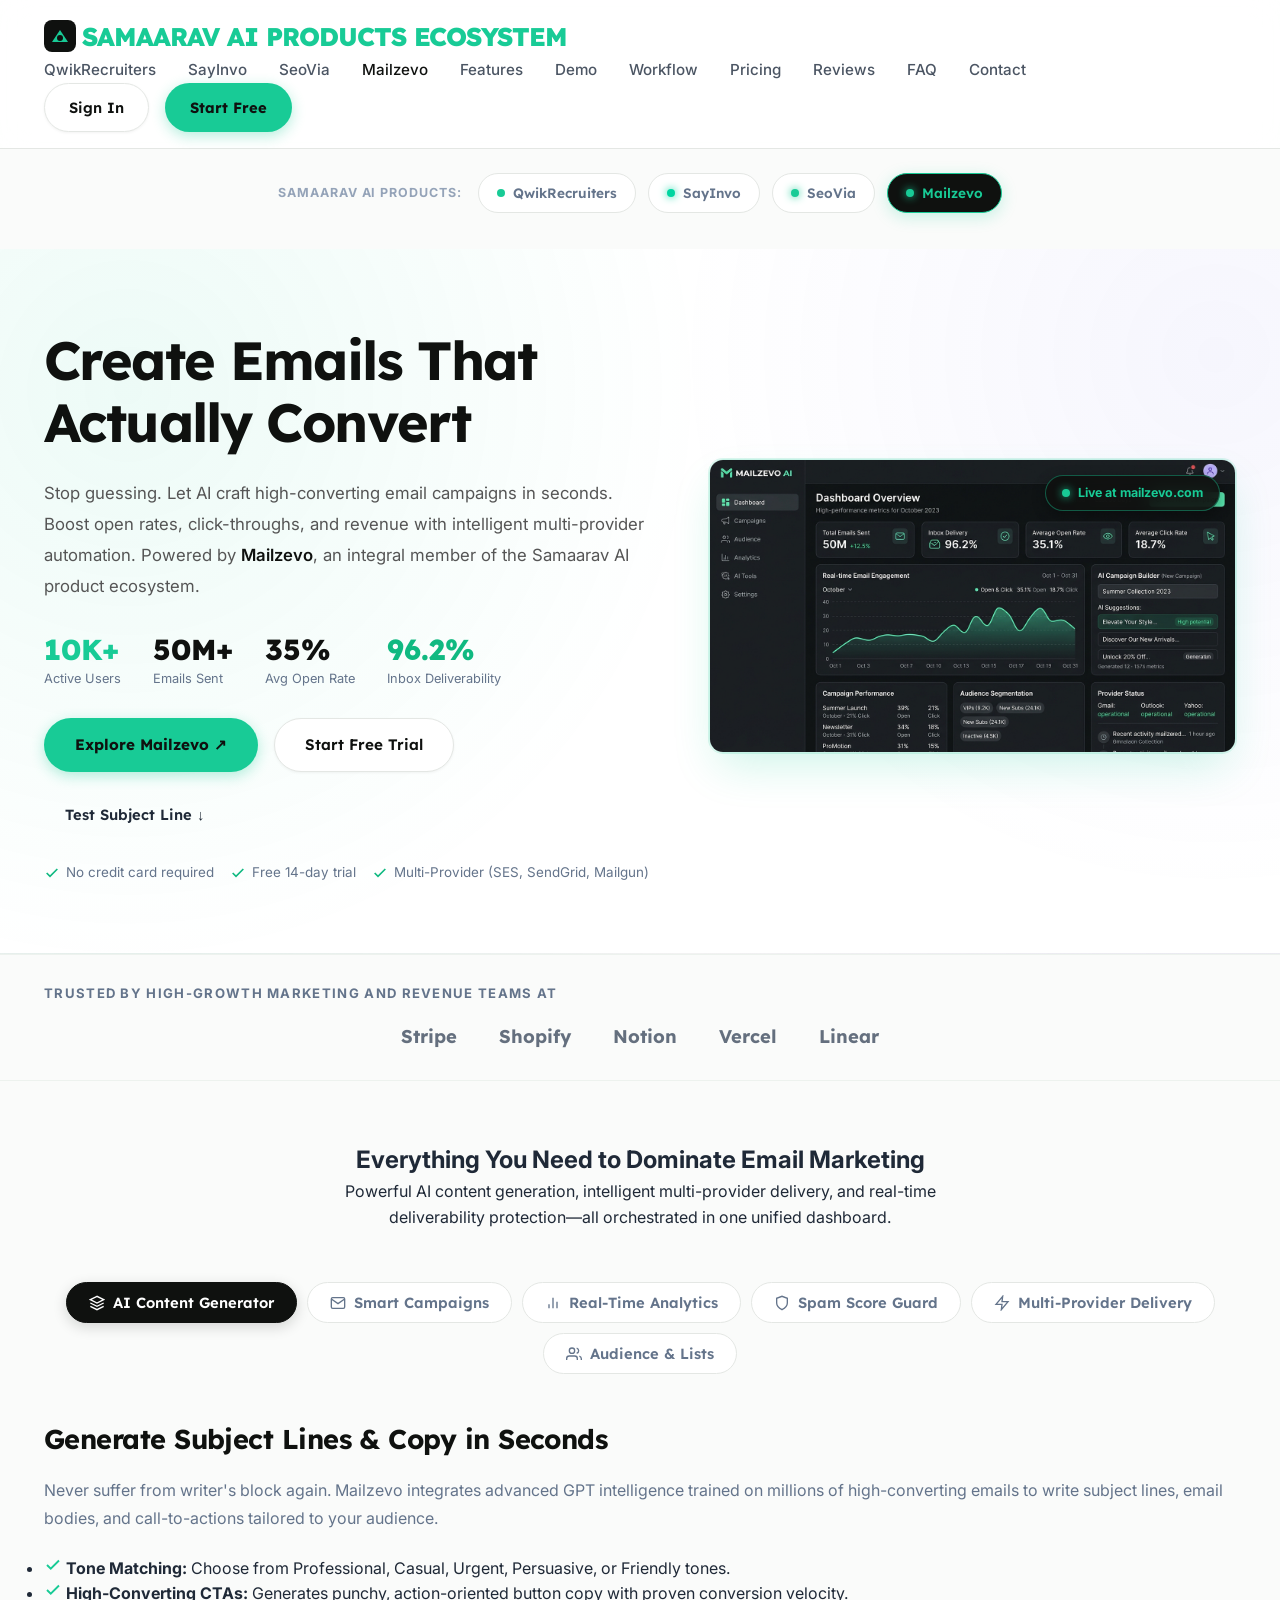
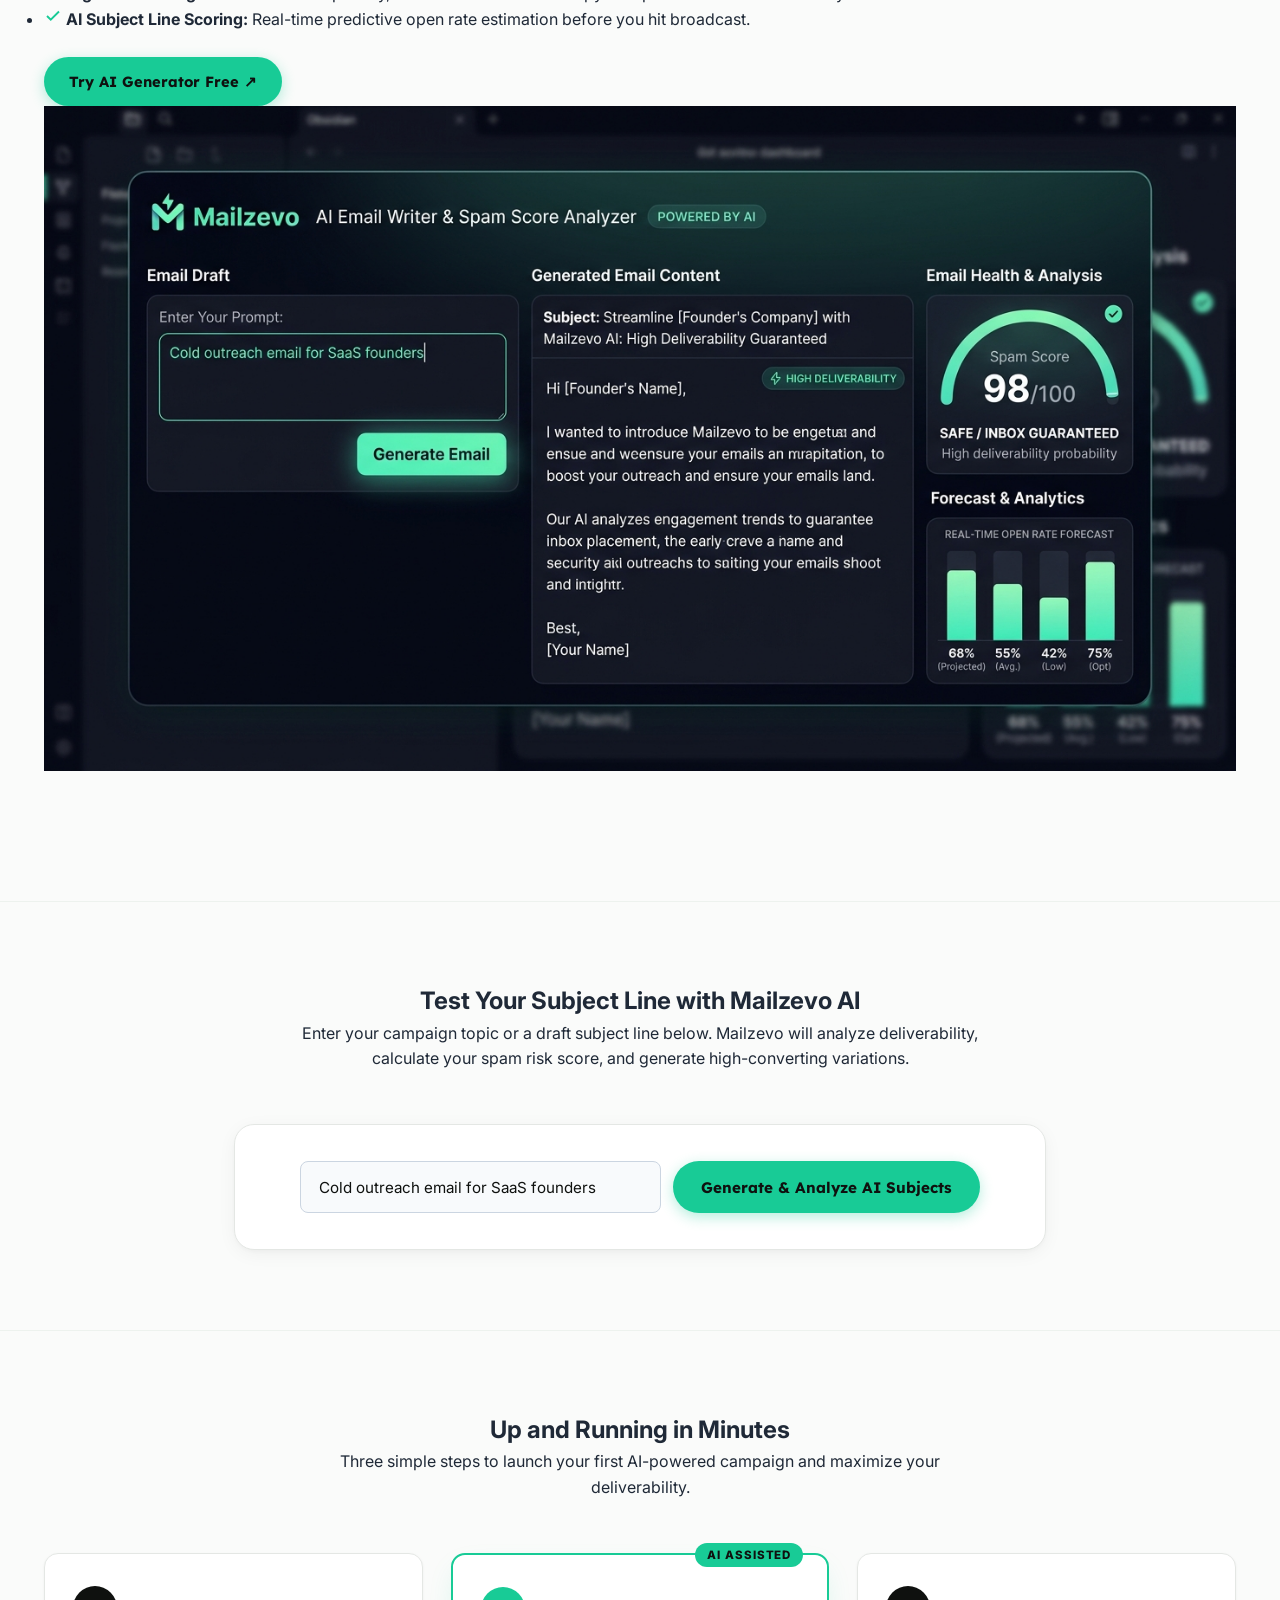
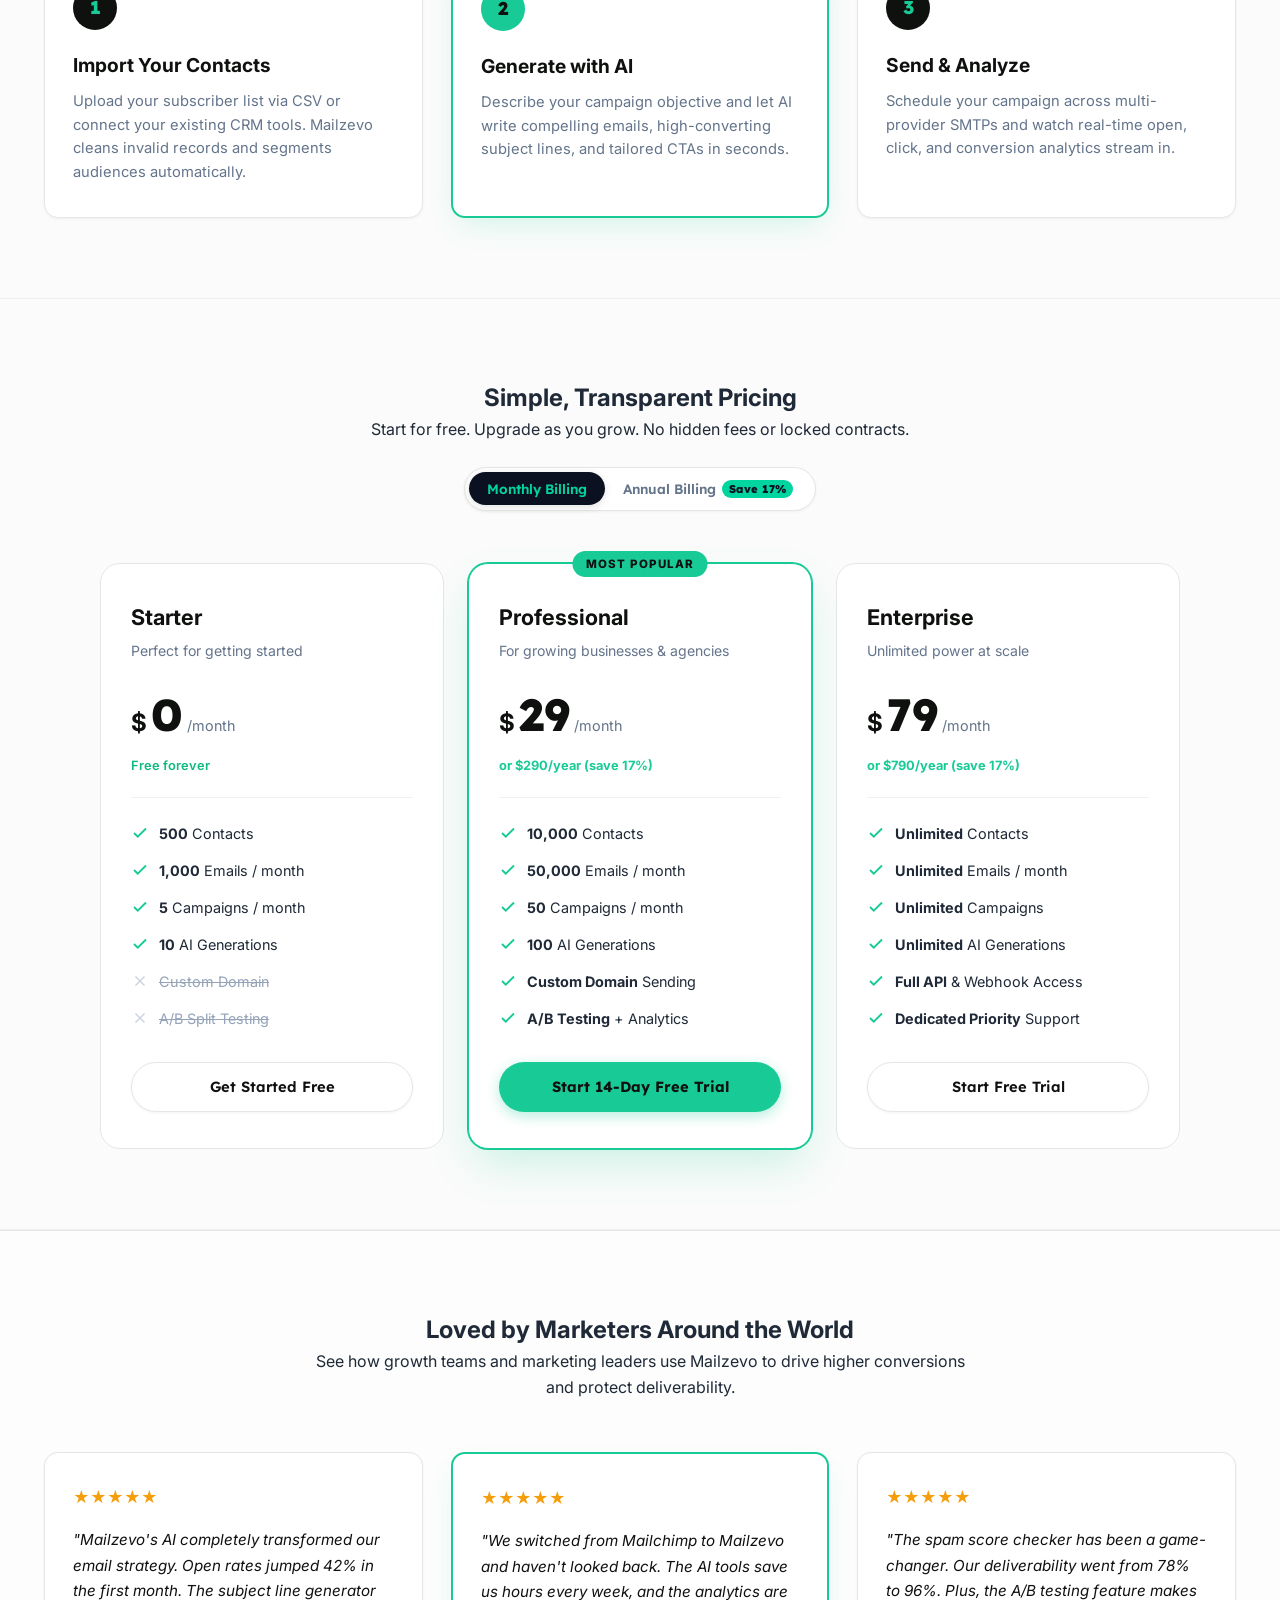
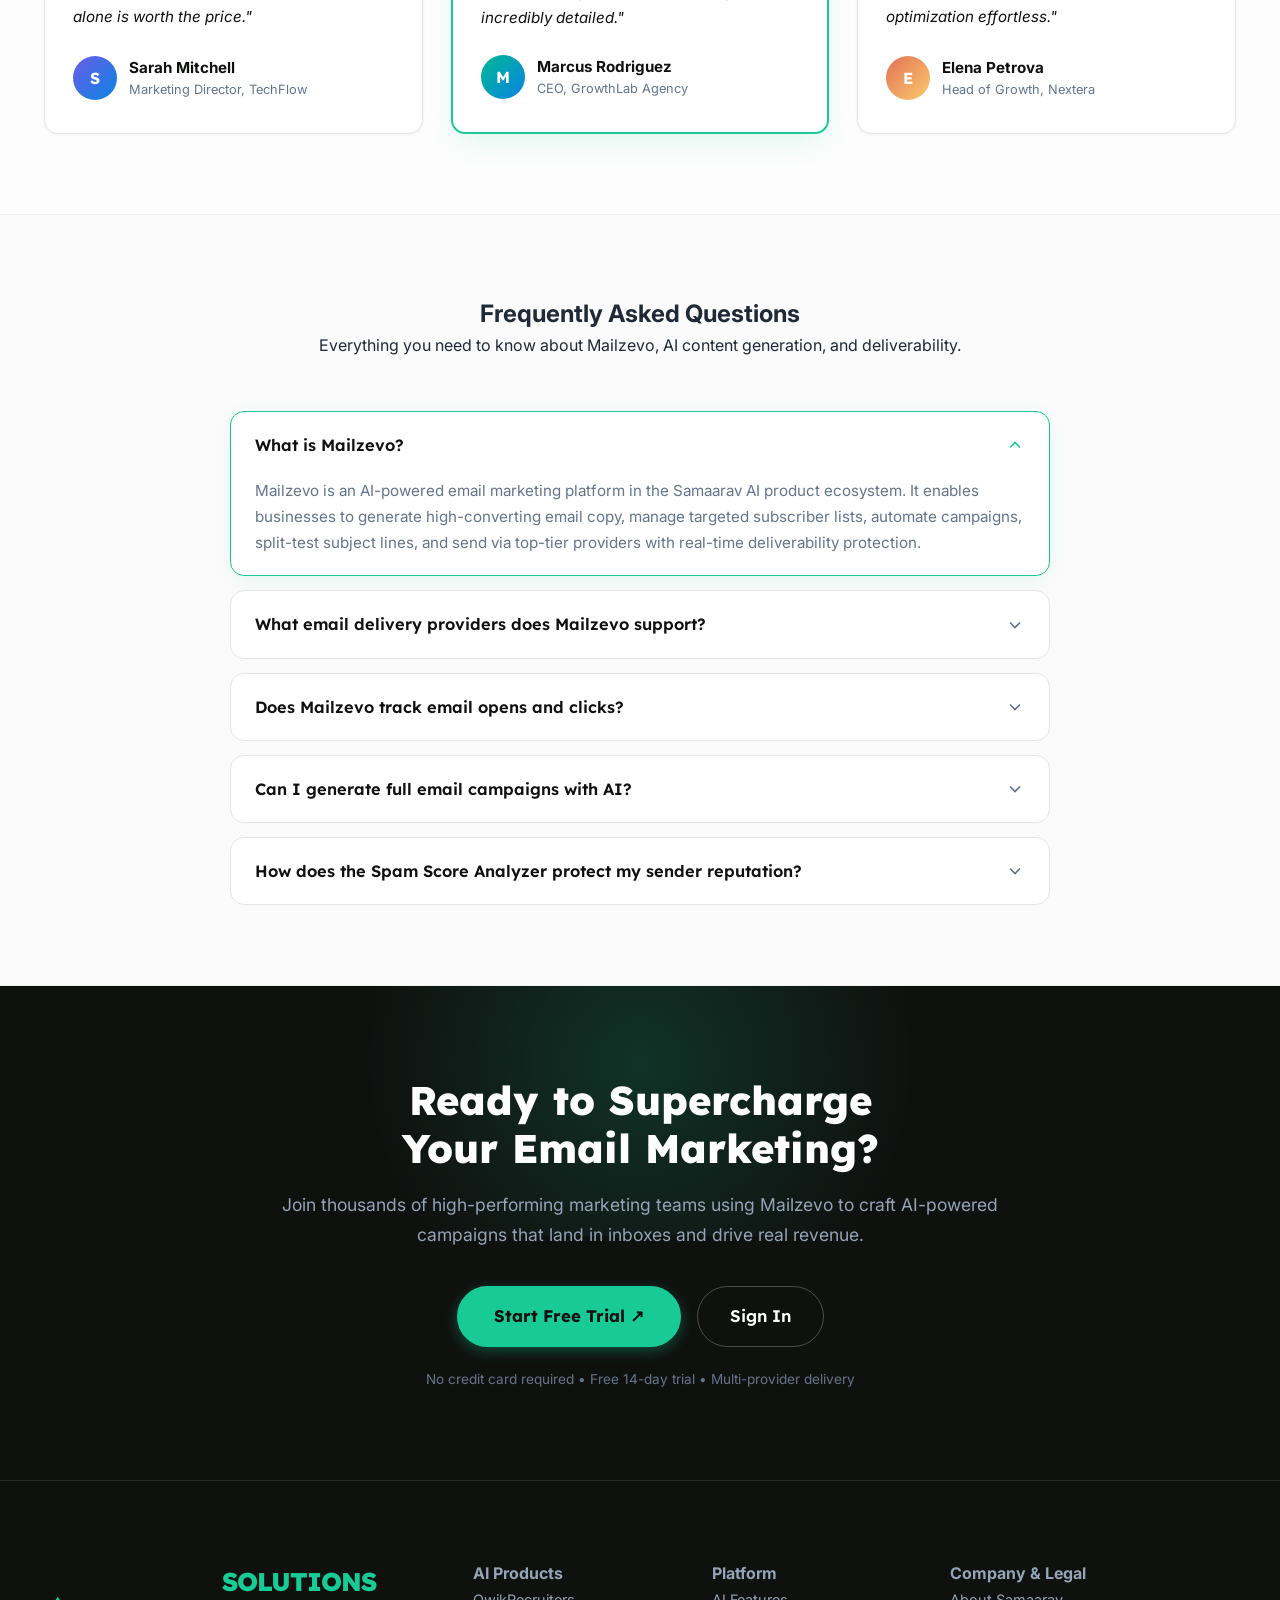
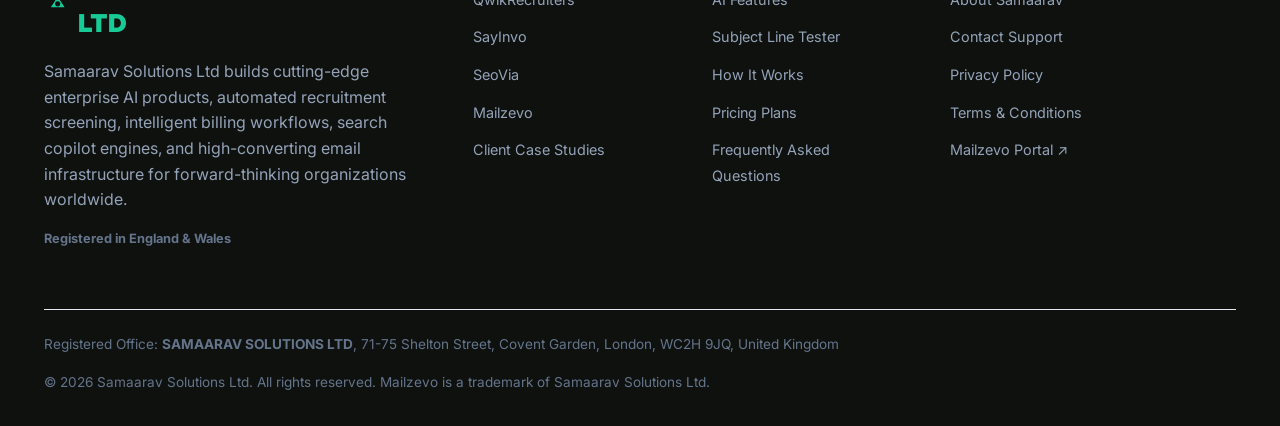
==== mailzevo.html @ fdba3696 "Add Mailzevo product page, embed snippet, visual assets, styles, and ecosystem navigation" ====
<!DOCTYPE html>
<html lang="en">
<head>
  <meta charset="UTF-8">
  <meta name="viewport" content="width=device-width, initial-scale=1.0">
  <title>Mailzevo - AI-Powered Email Marketing Platform | Samaarav Products</title>
  
  <meta name="description" content="Mailzevo is an AI-powered email marketing platform in the Samaarav ecosystem. Create, send, and track high-converting email campaigns with AI content generation, multi-provider delivery, and real-time deliverability protection.">
  <meta name="keywords" content="Mailzevo, email marketing, AI email, campaign management, email newsletter, email tracking, SendGrid, Mailgun, Amazon SES, Brevo, open rate, click rate, Samaarav">
  <meta name="robots" content="index, follow">
  <meta name="author" content="Samaarav Solutions Ltd">
  <link rel="canonical" href="https://samaarav.com/products/mailzevo">

  <!-- Open Graph -->
  <meta property="og:type" content="website">
  <meta property="og:title" content="Mailzevo - AI-Powered Email Marketing Platform | Samaarav">
  <meta property="og:description" content="Create emails that actually convert. AI content generation, smart campaigns, real-time analytics, and spam score analysis.">
  <meta property="og:url" content="https://mailzevo.com/">
  <meta property="og:site_name" content="Samaarav Products">
  <meta property="og:image" content="mailzevo-preview.png">

  <!-- Fonts: Lexend Deca (Headings) & Inter (Body) -->
  <link rel="preconnect" href="https://fonts.googleapis.com">
  <link rel="preconnect" href="https://fonts.gstatic.com" crossorigin>
  <link href="https://fonts.googleapis.com/css2?family=Inter:wght@300;400;500;600;700&family=Lexend+Deca:wght@400;500;600;700;800;900&display=swap" rel="stylesheet">

  <link rel="stylesheet" href="style.css">
</head>
<body>

  <!-- ======================================================================
       NAVIGATION BAR (SAMAARAV GLOBAL HEADER)
       ====================================================================== -->
  <header class="samaarav-nav" id="main-header">
    <div class="container nav-container">
      <a href="index.html" class="brand-logo" aria-label="Samaarav Home">
        <svg class="brand-mark" width="32" height="32" viewBox="0 0 32 32" fill="none">
          <rect width="32" height="32" rx="8" fill="#0f110f"/>
          <path d="M8 22L16 10L24 22H8Z" fill="#18cb96"/>
          <circle cx="16" cy="18" r="3" fill="#0f110f"/>
        </svg>
        <div class="brand-text">
          <span class="brand-title">SAMAARAV</span>
          <span class="brand-subtitle">AI PRODUCTS ECOSYSTEM</span>
        </div>
      </a>

      <nav class="nav-menu" aria-label="Primary Navigation">
        <ul class="nav-links">
          <li><a href="index.html" class="nav-link">QwikRecruiters</a></li>
          <li><a href="sayinvo.html" class="nav-link">SayInvo</a></li>
          <li><a href="seovia.html" class="nav-link">SeoVia</a></li>
          <li><a href="mailzevo.html" class="nav-link active">Mailzevo</a></li>
          <li><a href="#features" class="nav-link">Features</a></li>
          <li><a href="#demo" class="nav-link">Demo</a></li>
          <li><a href="#how-it-works" class="nav-link">Workflow</a></li>
          <li><a href="#pricing" class="nav-link">Pricing</a></li>
          <li><a href="#reviews" class="nav-link">Reviews</a></li>
          <li><a href="#faq" class="nav-link">FAQ</a></li>
          <li><a href="https://samaarav.com/contact/" class="nav-link">Contact</a></li>
        </ul>
      </nav>

      <div class="nav-actions">
        <a href="https://mailzevo.com/login" target="_blank" rel="noopener noreferrer" class="btn btn-secondary">Sign In</a>
        <a href="https://mailzevo.com/register" target="_blank" rel="noopener noreferrer" class="btn btn-mailzevo">Start Free</a>
        <button class="nav-mobile-toggle" id="mobile-menu-btn" aria-label="Toggle navigation menu">
          <svg width="22" height="22" viewBox="0 0 24 24" fill="none" stroke="currentColor" stroke-width="2"><line x1="3" y1="12" x2="21" y2="12"></line><line x1="3" y1="6" x2="21" y2="6"></line><line x1="3" y1="18" x2="21" y2="18"></line></svg>
        </button>
      </div>
    </div>
  </header>

  <!-- ======================================================================
       PRODUCT ECOSYSTEM SWITCHER BAR
       ====================================================================== -->
  <div style="background: #fafbfa; padding: 24px 0 0;">
    <div class="container">
      <div class="product-ecosystem-bar">
        <span class="product-ecosystem-label">Samaarav AI Products:</span>
        <a href="index.html" class="product-switch-pill">
          <span class="switch-dot"></span>
          QwikRecruiters
        </a>
        <a href="sayinvo.html" class="product-switch-pill">
          <span class="switch-dot sayinvo"></span>
          SayInvo
        </a>
        <a href="seovia.html" class="product-switch-pill">
          <span class="switch-dot seovia"></span>
          SeoVia
        </a>
        <a href="mailzevo.html" class="product-switch-pill active-mailzevo">
          <span class="switch-dot mailzevo"></span>
          Mailzevo
        </a>
      </div>
    </div>
  </div>

  <!-- ======================================================================
       HERO / SPOTLIGHT SECTION: MAILZEVO (SAMAARAV FLAGSHIP PRODUCT #4)
       ====================================================================== -->
  <section class="hero-spotlight-section" id="product-hero">
    <div class="container hero-spotlight-grid">
      
      <!-- Left: Value Proposition & Information -->
      <div class="hero-spotlight-content">

        <h1 class="hero-spotlight-title" style="color: #0f110f;">
          Create Emails That<br>
          Actually Convert
        </h1>

        <p class="hero-spotlight-desc">
          Stop guessing. Let AI craft high-converting email campaigns in seconds. Boost open rates, click-throughs, and revenue with intelligent multi-provider automation. Powered by <strong>Mailzevo</strong>, an integral member of the Samaarav AI product ecosystem.
        </p>

        <!-- Metric Callouts (Direct from Mailzevo Engine) -->
        <div class="hero-metrics-row">
          <div class="metric-item">
            <div class="metric-val" style="color: #18cb96;">10K+</div>
            <div class="metric-lbl">Active Users</div>
          </div>
          <div class="metric-item">
            <div class="metric-val">50M+</div>
            <div class="metric-lbl">Emails Sent</div>
          </div>
          <div class="metric-item">
            <div class="metric-val">35%</div>
            <div class="metric-lbl">Avg Open Rate</div>
          </div>
          <div class="metric-item">
            <div class="metric-val" style="color: #10b981;">96.2%</div>
            <div class="metric-lbl">Inbox Deliverability</div>
          </div>
        </div>

        <!-- Call-to-action Buttons -->
        <div class="hero-spotlight-actions">
          <a href="https://mailzevo.com/" target="_blank" rel="noopener noreferrer" class="btn btn-mailzevo" style="padding: 14px 30px; font-size: 0.95rem;">
            Explore Mailzevo ↗
          </a>
          <a href="https://mailzevo.com/register" target="_blank" rel="noopener noreferrer" class="btn btn-secondary" style="padding: 14px 30px; font-size: 0.95rem;">
            Start Free Trial
          </a>
          <a href="#demo" class="btn btn-ghost" style="padding: 14px 20px;">
            Test Subject Line ↓
          </a>
        </div>

        <!-- Trust Badges -->
        <div style="margin-top: 20px; font-size: 0.84rem; color: #64748b; display: flex; flex-wrap: wrap; align-items: center; gap: 16px;">
          <span style="display: flex; align-items: center; gap: 6px;"><svg width="16" height="16" viewBox="0 0 24 24" fill="none" stroke="#10b981" stroke-width="2.5"><polyline points="20 6 9 17 4 12"></polyline></svg> No credit card required</span>
          <span style="display: flex; align-items: center; gap: 6px;"><svg width="16" height="16" viewBox="0 0 24 24" fill="none" stroke="#10b981" stroke-width="2.5"><polyline points="20 6 9 17 4 12"></polyline></svg> Free 14-day trial</span>
          <span style="display: flex; align-items: center; gap: 6px;"><svg width="16" height="16" viewBox="0 0 24 24" fill="none" stroke="#10b981" stroke-width="2.5"><polyline points="20 6 9 17 4 12"></polyline></svg> Multi-Provider (SES, SendGrid, Mailgun)</span>
        </div>
      </div>

      <!-- Right: Desktop Showcase Graphic -->
      <div class="hero-spotlight-media mailzevo">
        <a href="https://mailzevo.com/" target="_blank" rel="noopener noreferrer" style="display: block; width: 100%; position: relative;">
          <img src="mailzevo-preview.png" alt="Mailzevo AI-Powered Email Marketing Dashboard & Performance Analytics" class="hero-mockup-img" loading="eager">
          <div style="position: absolute; top: 16px; right: 16px; background: rgba(15, 17, 15, 0.88); backdrop-filter: blur(10px); padding: 7px 16px; border-radius: 9999px; border: 1px solid rgba(24, 203, 150, 0.4); font-size: 0.78rem; color: #18cb96; font-weight: 700; display: flex; align-items: center; gap: 8px; box-shadow: 0 4px 14px rgba(0,0,0,0.3);">
            <span style="width: 8px; height: 8px; border-radius: 50%; background: #18cb96; display: inline-block; box-shadow: 0 0 8px #18cb96;"></span>
            Live at mailzevo.com
          </div>
        </a>
      </div>

    </div>
  </section>

  <!-- ======================================================================
       SOCIAL PROOF / TRUSTED BY
       ====================================================================== -->
  <section style="padding: 28px 0; background: #fafbfa; border-top: 1px solid #edf2ee; border-bottom: 1px solid #edf2ee;">
    <div class="container text-center">
      <p style="font-size: 0.82rem; font-weight: 700; text-transform: uppercase; letter-spacing: 0.1em; color: #64748b; margin-bottom: 18px;">
        Trusted by high-growth marketing and revenue teams at
      </p>
      <div style="display: flex; justify-content: center; align-items: center; gap: 42px; flex-wrap: wrap; opacity: 0.75; font-family: var(--font-heading); font-weight: 700; font-size: 1.15rem; color: #334155;">
        <span>Stripe</span>
        <span>Shopify</span>
        <span>Notion</span>
        <span>Vercel</span>
        <span>Linear</span>
      </div>
    </div>
  </section>

  <!-- ======================================================================
       INTERACTIVE TABS: CORE MAILZEVO CAPABILITIES
       ====================================================================== -->
  <section class="capabilities-section" id="features">
    <div class="container">
      <div class="section-intro-center">
        <h2 class="section-title">Everything You Need to Dominate Email Marketing</h2>
        <p class="section-subtitle">
          Powerful AI content generation, intelligent multi-provider delivery, and real-time deliverability protection—all orchestrated in one unified dashboard.
        </p>
      </div>

      <!-- Tabs Navigation -->
      <div class="tabs-nav">
        <button class="tab-btn active" data-tab="ai-generator">
          <svg width="16" height="16" viewBox="0 0 24 24" fill="none" stroke="currentColor" stroke-width="2"><path d="M12 2L2 7l10 5 10-5-10-5z"></path><path d="M2 17l10 5 10-5"></path><path d="M2 12l10 5 10-5"></path></svg>
          AI Content Generator
        </button>
        <button class="tab-btn" data-tab="smart-campaigns">
          <svg width="16" height="16" viewBox="0 0 24 24" fill="none" stroke="currentColor" stroke-width="2"><path d="M4 4h16c1.1 0 2 .9 2 2v12c0 1.1-.9 2-2 2H4c-1.1 0-2-.9-2-2V6c0-1.1.9-2 2-2z"></path><polyline points="22,6 12,13 2,6"></polyline></svg>
          Smart Campaigns
        </button>
        <button class="tab-btn" data-tab="analytics">
          <svg width="16" height="16" viewBox="0 0 24 24" fill="none" stroke="currentColor" stroke-width="2"><line x1="18" y1="20" x2="18" y2="10"></line><line x1="12" y1="20" x2="12" y2="4"></line><line x1="6" y1="20" x2="6" y2="14"></line></svg>
          Real-Time Analytics
        </button>
        <button class="tab-btn" data-tab="spam-guard">
          <svg width="16" height="16" viewBox="0 0 24 24" fill="none" stroke="currentColor" stroke-width="2"><path d="M12 22s8-4 8-10V5l-8-3-8 3v7c0 6 8 10 8 10z"></path></svg>
          Spam Score Guard
        </button>
        <button class="tab-btn" data-tab="delivery">
          <svg width="16" height="16" viewBox="0 0 24 24" fill="none" stroke="currentColor" stroke-width="2"><polygon points="13 2 3 14 12 14 11 22 21 10 12 10 13 2"></polygon></svg>
          Multi-Provider Delivery
        </button>
        <button class="tab-btn" data-tab="contacts">
          <svg width="16" height="16" viewBox="0 0 24 24" fill="none" stroke="currentColor" stroke-width="2"><path d="M17 21v-2a4 4 0 0 0-4-4H5a4 4 0 0 0-4 4v2"></path><circle cx="9" cy="7" r="4"></circle><path d="M23 21v-2a4 4 0 0 0-3-3.87"></path><path d="M16 3.13a4 4 0 0 1 0 7.75"></path></svg>
          Audience &amp; Lists
        </button>
      </div>

      <!-- Tab Content Area -->
      <div class="tab-content-container">
        
        <!-- Tab 1: AI Content Generator -->
        <div class="tab-pane active" id="tab-ai-generator">
          <div class="tab-grid">
            <div class="tab-text">
              <h3>Generate Subject Lines &amp; Copy in Seconds</h3>
              <p>
                Never suffer from writer's block again. Mailzevo integrates advanced GPT intelligence trained on millions of high-converting emails to write subject lines, email bodies, and call-to-actions tailored to your audience.
              </p>
              <ul class="feature-bullets">
                <li>
                  <svg width="18" height="18" viewBox="0 0 24 24" fill="none" stroke="#18cb96" stroke-width="2.5"><polyline points="20 6 9 17 4 12"></polyline></svg>
                  <span><strong>Tone Matching:</strong> Choose from Professional, Casual, Urgent, Persuasive, or Friendly tones.</span>
                </li>
                <li>
                  <svg width="18" height="18" viewBox="0 0 24 24" fill="none" stroke="#18cb96" stroke-width="2.5"><polyline points="20 6 9 17 4 12"></polyline></svg>
                  <span><strong>High-Converting CTAs:</strong> Generates punchy, action-oriented button copy with proven conversion velocity.</span>
                </li>
                <li>
                  <svg width="18" height="18" viewBox="0 0 24 24" fill="none" stroke="#18cb96" stroke-width="2.5"><polyline points="20 6 9 17 4 12"></polyline></svg>
                  <span><strong>AI Subject Line Scoring:</strong> Real-time predictive open rate estimation before you hit broadcast.</span>
                </li>
              </ul>
              <div style="margin-top: 24px;">
                <a href="https://mailzevo.com/register" target="_blank" rel="noopener noreferrer" class="btn btn-mailzevo">Try AI Generator Free ↗</a>
              </div>
            </div>
            <div class="tab-media">
              <img src="mailzevo-features-preview.png" alt="Mailzevo AI Content Generator and Spam Score Analyzer" class="tab-preview-img">
            </div>
          </div>
        </div>

        <!-- Tab 2: Smart Campaigns -->
        <div class="tab-pane" id="tab-smart-campaigns">
          <div class="tab-grid">
            <div class="tab-text">
              <h3>Automated Campaigns with A/B Testing &amp; Drips</h3>
              <p>
                Build multi-step automated email workflows, schedule targeted broadcasts, and automatically split-test subject lines and send times to optimize engagement continuously.
              </p>
              <ul class="feature-bullets">
                <li>
                  <svg width="18" height="18" viewBox="0 0 24 24" fill="none" stroke="#18cb96" stroke-width="2.5"><polyline points="20 6 9 17 4 12"></polyline></svg>
                  <span><strong>Built-in A/B Testing:</strong> Test two subject lines across a 20% sample and automatically send the winner to the rest.</span>
                </li>
                <li>
                  <svg width="18" height="18" viewBox="0 0 24 24" fill="none" stroke="#18cb96" stroke-width="2.5"><polyline points="20 6 9 17 4 12"></polyline></svg>
                  <span><strong>Drip Sequences:</strong> Onboard new customers or nurture leads with time-delayed multi-touch triggers.</span>
                </li>
                <li>
                  <svg width="18" height="18" viewBox="0 0 24 24" fill="none" stroke="#18cb96" stroke-width="2.5"><polyline points="20 6 9 17 4 12"></polyline></svg>
                  <span><strong>Smart Scheduling:</strong> Deliver emails precisely when your recipients are most likely to check their inbox.</span>
                </li>
              </ul>
              <div style="margin-top: 24px;">
                <a href="https://mailzevo.com/register" target="_blank" rel="noopener noreferrer" class="btn btn-mailzevo">Start Automation ↗</a>
              </div>
            </div>
            <div class="tab-media">
              <img src="mailzevo-preview.png" alt="Mailzevo Smart Campaigns and Real-Time Analytics" class="tab-preview-img">
            </div>
          </div>
        </div>

        <!-- Tab 3: Real-Time Analytics -->
        <div class="tab-pane" id="tab-analytics">
          <div class="tab-grid">
            <div class="tab-text">
              <h3>Deep Visibility into Opens, Clicks &amp; Bounces</h3>
              <p>
                Get granular tracking on every subscriber interaction. Mailzevo uses proprietary tracking pixels and link rewriting to measure campaign performance with precision.
              </p>
              <ul class="feature-bullets">
                <li>
                  <svg width="18" height="18" viewBox="0 0 24 24" fill="none" stroke="#18cb96" stroke-width="2.5"><polyline points="20 6 9 17 4 12"></polyline></svg>
                  <span><strong>Instant Open &amp; Click Feeds:</strong> Watch recipients interact with your content in real-time.</span>
                </li>
                <li>
                  <svg width="18" height="18" viewBox="0 0 24 24" fill="none" stroke="#18cb96" stroke-width="2.5"><polyline points="20 6 9 17 4 12"></polyline></svg>
                  <span><strong>Device &amp; Client Breakdowns:</strong> See whether your audience reads on Apple Mail, Gmail, Outlook, or mobile.</span>
                </li>
                <li>
                  <svg width="18" height="18" viewBox="0 0 24 24" fill="none" stroke="#18cb96" stroke-width="2.5"><polyline points="20 6 9 17 4 12"></polyline></svg>
                  <span><strong>Automated Bounce Pruning:</strong> Automatically cleans invalid addresses and handles unsubscribes instantly.</span>
                </li>
              </ul>
              <div style="margin-top: 24px;">
                <a href="https://mailzevo.com/register" target="_blank" rel="noopener noreferrer" class="btn btn-mailzevo">View Analytics Demo ↗</a>
              </div>
            </div>
            <div class="tab-media">
              <img src="mailzevo-preview.png" alt="Mailzevo Real-Time Analytics Dashboard" class="tab-preview-img">
            </div>
          </div>
        </div>

        <!-- Tab 4: Spam Score Guard -->
        <div class="tab-pane" id="tab-spam-guard">
          <div class="tab-grid">
            <div class="tab-text">
              <h3>Guaranteed 96%+ Inbox Deliverability</h3>
              <p>
                Before your email is dispatched, Mailzevo's AI spam engine evaluates keywords, link reputation, header syntax, and HTML-to-text ratios to keep you out of the promotions or junk tabs.
              </p>
              <ul class="feature-bullets">
                <li>
                  <svg width="18" height="18" viewBox="0 0 24 24" fill="none" stroke="#18cb96" stroke-width="2.5"><polyline points="20 6 9 17 4 12"></polyline></svg>
                  <span><strong>Trigger Word Detection:</strong> Flags spammy triggers like "risk-free", "act now", and aggressive all-caps.</span>
                </li>
                <li>
                  <svg width="18" height="18" viewBox="0 0 24 24" fill="none" stroke="#18cb96" stroke-width="2.5"><polyline points="20 6 9 17 4 12"></polyline></svg>
                  <span><strong>DNS &amp; Domain Health:</strong> Validates SPF, DKIM, and DMARC alignment before high-volume dispatches.</span>
                </li>
                <li>
                  <svg width="18" height="18" viewBox="0 0 24 24" fill="none" stroke="#18cb96" stroke-width="2.5"><polyline points="20 6 9 17 4 12"></polyline></svg>
                  <span><strong>Inbox Placement Forecast:</strong> Provides actionable fixes to bump deliverability to 98%+.</span>
                </li>
              </ul>
              <div style="margin-top: 24px;">
                <a href="#demo" class="btn btn-mailzevo">Run Live Spam Check ↓</a>
              </div>
            </div>
            <div class="tab-media">
              <img src="mailzevo-features-preview.png" alt="Mailzevo Spam Score Guard" class="tab-preview-img">
            </div>
          </div>
        </div>

        <!-- Tab 5: Multi-Provider Delivery -->
        <div class="tab-pane" id="tab-delivery">
          <div class="tab-grid">
            <div class="tab-text">
              <h3>Connect Your Preferred Delivery Engine</h3>
              <p>
                Never get locked into a single expensive email provider. Mailzevo connects directly to industry-standard SMTP and API providers for high reliability and ultra-low sending costs.
              </p>
              <ul class="feature-bullets">
                <li>
                  <svg width="18" height="18" viewBox="0 0 24 24" fill="none" stroke="#18cb96" stroke-width="2.5"><polyline points="20 6 9 17 4 12"></polyline></svg>
                  <span><strong>Supported Providers:</strong> SendGrid, Amazon SES, Mailgun, Postmark, Brevo (Sendinblue), and Gmail SMTP.</span>
                </li>
                <li>
                  <svg width="18" height="18" viewBox="0 0 24 24" fill="none" stroke="#18cb96" stroke-width="2.5"><polyline points="20 6 9 17 4 12"></polyline></svg>
                  <span><strong>Zero Markups on Sending:</strong> Use your own SES or SendGrid keys and send 10,000 emails for as little as $1.</span>
                </li>
                <li>
                  <svg width="18" height="18" viewBox="0 0 24 24" fill="none" stroke="#18cb96" stroke-width="2.5"><polyline points="20 6 9 17 4 12"></polyline></svg>
                  <span><strong>Automatic Fallback:</strong> If one provider encounters rate limits, Mailzevo routes traffic seamlessly to your backup provider.</span>
                </li>
              </ul>
              <div style="margin-top: 24px;">
                <a href="https://mailzevo.com/register" target="_blank" rel="noopener noreferrer" class="btn btn-mailzevo">Connect Providers ↗</a>
              </div>
            </div>
            <div class="tab-media">
              <img src="mailzevo-preview.png" alt="Mailzevo Multi-Provider Delivery Engine" class="tab-preview-img">
            </div>
          </div>
        </div>

        <!-- Tab 6: Audience & Lists -->
        <div class="tab-pane" id="tab-contacts">
          <div class="tab-grid">
            <div class="tab-text">
              <h3>Intelligent Contact Segmentation &amp; Tags</h3>
              <p>
                Import subscriber lists seamlessly via CSV or API. Create dynamic segments based on engagement recency, purchase activity, or custom tags to send hyper-relevant content.
              </p>
              <ul class="feature-bullets">
                <li>
                  <svg width="18" height="18" viewBox="0 0 24 24" fill="none" stroke="#18cb96" stroke-width="2.5"><polyline points="20 6 9 17 4 12"></polyline></svg>
                  <span><strong>Instant CSV Upload:</strong> Bulk import contacts with automatic duplicate removal and syntax validation.</span>
                </li>
                <li>
                  <svg width="18" height="18" viewBox="0 0 24 24" fill="none" stroke="#18cb96" stroke-width="2.5"><polyline points="20 6 9 17 4 12"></polyline></svg>
                  <span><strong>Dynamic Segments:</strong> Filter by "Opened in last 30 days", "Clicked pricing link", or "High VIP tag".</span>
                </li>
                <li>
                  <svg width="18" height="18" viewBox="0 0 24 24" fill="none" stroke="#18cb96" stroke-width="2.5"><polyline points="20 6 9 17 4 12"></polyline></svg>
                  <span><strong>GDPR &amp; CAN-SPAM Ready:</strong> Automated 1-click unsubscribe links and privacy compliance out of the box.</span>
                </li>
              </ul>
              <div style="margin-top: 24px;">
                <a href="https://mailzevo.com/register" target="_blank" rel="noopener noreferrer" class="btn btn-mailzevo">Manage Contacts Free ↗</a>
              </div>
            </div>
            <div class="tab-media">
              <img src="mailzevo-features-preview.png" alt="Mailzevo Contact Management and List Segmentation" class="tab-preview-img">
            </div>
          </div>
        </div>

      </div>
    </div>
  </section>

  <!-- ======================================================================
       INTERACTIVE DEMO / AUDIT: AI SUBJECT LINE & SPAM SCORE ANALYZER
       ====================================================================== -->
  <section class="demo-section" id="demo" style="background: #fafbfa; padding: 80px 0; border-top: 1px solid #edf2ee; border-bottom: 1px solid #edf2ee;">
    <div class="container" style="max-width: 860px;">
      <div class="section-intro-center">
        <h2 class="section-title">Test Your Subject Line with Mailzevo AI</h2>
        <p class="section-subtitle">
          Enter your campaign topic or a draft subject line below. Mailzevo will analyze deliverability, calculate your spam risk score, and generate high-converting variations.
        </p>
      </div>

      <div class="mailzevo-interactive-tool-box">
        <div class="mailzevo-input-row">
          <input type="text" id="subject-topic-input" class="mailzevo-input" placeholder="e.g., Cold outreach email for SaaS founders, or Product launch announcement" value="Cold outreach email for SaaS founders">
          <button type="button" class="btn btn-mailzevo mailzevo-tool-btn" onclick="runSubjectAnalysis()">
            <span id="subject-btn-text">Generate &amp; Analyze AI Subjects</span>
            <span id="subject-spinner" style="display: none;">Analyzing...</span>
          </button>
        </div>

        <!-- Interactive Result Output Panel -->
        <div id="subject-result-panel" class="simulator-result-panel">
          <div style="display: flex; justify-content: space-between; align-items: center; border-bottom: 1px solid rgba(255,255,255,0.12); padding-bottom: 16px; margin-bottom: 20px; flex-wrap: wrap; gap: 12px;">
            <div>
              <span style="font-size: 0.76rem; text-transform: uppercase; letter-spacing: 0.08em; color: #18cb96; font-weight: 700;">AI Analysis Complete</span>
              <h4 style="margin: 4px 0 0; font-size: 1.15rem; color: #ffffff;" id="subject-topic-display">Cold outreach email for SaaS founders</h4>
            </div>
            <div style="display: flex; align-items: center; gap: 14px;">
              <div style="text-align: right;">
                <div style="font-size: 0.72rem; color: #94a3b8;">Spam Score</div>
                <div style="font-size: 1.35rem; font-weight: 800; color: #18cb96;"><span id="subject-spam-display">98</span>/100</div>
              </div>
              <div style="background: rgba(24, 203, 150, 0.15); border: 1px solid rgba(24, 203, 150, 0.4); padding: 4px 12px; border-radius: 9999px; font-size: 0.78rem; color: #18cb96; font-weight: 700;">
                ✓ Safe / Inbox Guaranteed
              </div>
            </div>
          </div>

          <div style="margin-bottom: 16px;">
            <p style="font-size: 0.85rem; color: #94a3b8; margin-bottom: 12px;">Top High-Converting Variations Generated by Mailzevo AI:</p>
            
            <div style="display: flex; flex-direction: column; gap: 10px;">
              <div style="background: rgba(255,255,255,0.05); padding: 14px 18px; border-radius: 8px; border: 1px solid rgba(255,255,255,0.1); display: flex; justify-content: space-between; align-items: center; flex-wrap: wrap; gap: 8px;">
                <div>
                  <strong style="color: #ffffff; font-size: 0.95rem;">Streamline [Founder's Company] with Mailzevo AI: High Deliverability Guaranteed</strong>
                  <div style="font-size: 0.76rem; color: #94a3b8; margin-top: 3px;">Tone: Professional • Spam Risk: 0.2% • Word Count: 8 words</div>
                </div>
                <span style="background: #18cb96; color: #0f110f; font-weight: 800; font-size: 0.78rem; padding: 4px 10px; border-radius: 9999px;">48.2% Est. Open</span>
              </div>

              <div style="background: rgba(255,255,255,0.05); padding: 14px 18px; border-radius: 8px; border: 1px solid rgba(255,255,255,0.1); display: flex; justify-content: space-between; align-items: center; flex-wrap: wrap; gap: 8px;">
                <div>
                  <strong style="color: #ffffff; font-size: 0.95rem;">Quick question about [Company]'s email outreach metrics...</strong>
                  <div style="font-size: 0.76rem; color: #94a3b8; margin-top: 3px;">Tone: Conversational • Spam Risk: 0.5% • Word Count: 7 words</div>
                </div>
                <span style="background: rgba(255,255,255,0.15); color: #ffffff; font-weight: 700; font-size: 0.78rem; padding: 4px 10px; border-radius: 9999px;">44.7% Est. Open</span>
              </div>

              <div style="background: rgba(255,255,255,0.05); padding: 14px 18px; border-radius: 8px; border: 1px solid rgba(255,255,255,0.1); display: flex; justify-content: space-between; align-items: center; flex-wrap: wrap; gap: 8px;">
                <div>
                  <strong style="color: #ffffff; font-size: 0.95rem;">How [Competitor] increased email revenue 3x without landing in spam</strong>
                  <div style="font-size: 0.76rem; color: #94a3b8; margin-top: 3px;">Tone: Case Study • Spam Risk: 0.8% • Word Count: 10 words</div>
                </div>
                <span style="background: rgba(255,255,255,0.15); color: #ffffff; font-weight: 700; font-size: 0.78rem; padding: 4px 10px; border-radius: 9999px;">41.5% Est. Open</span>
              </div>
            </div>
          </div>

          <div style="text-align: right; margin-top: 18px;">
            <a href="https://mailzevo.com/register" target="_blank" rel="noopener noreferrer" class="btn btn-mailzevo" style="font-size: 0.85rem; padding: 10px 22px;">
              Launch Full Campaign in Mailzevo ↗
            </a>
          </div>
        </div>
      </div>
    </div>
  </section>

  <!-- ======================================================================
       HOW IT WORKS (3-STEP WORKFLOW)
       ====================================================================== -->
  <section class="workflow-section" id="how-it-works" style="padding: 80px 0;">
    <div class="container">
      <div class="section-intro-center">
        <h2 class="section-title">Up and Running in Minutes</h2>
        <p class="section-subtitle">
          Three simple steps to launch your first AI-powered campaign and maximize your deliverability.
        </p>
      </div>

      <div class="workflow-grid" style="display: grid; grid-template-columns: repeat(3, 1fr); gap: 28px;">
        
        <!-- Step 1 -->
        <div class="workflow-step-card" style="background: #ffffff; border: 1px solid var(--color-border); border-radius: var(--radius-md); padding: 32px 28px; position: relative; box-shadow: var(--shadow-sm);">
          <div style="width: 44px; height: 44px; border-radius: 50%; background: #0f110f; color: #18cb96; display: flex; align-items: center; justify-content: center; font-family: var(--font-heading); font-size: 1.15rem; font-weight: 800; margin-bottom: 20px;">
            1
          </div>
          <h4 style="font-size: 1.2rem; margin-bottom: 10px; color: var(--color-dark);">Import Your Contacts</h4>
          <p style="font-size: 0.92rem; color: var(--color-text-muted); line-height: 1.6;">
            Upload your subscriber list via CSV or connect your existing CRM tools. Mailzevo cleans invalid records and segments audiences automatically.
          </p>
        </div>

        <!-- Step 2 -->
        <div class="workflow-step-card" style="background: #ffffff; border: 2px solid #18cb96; border-radius: var(--radius-md); padding: 32px 28px; position: relative; box-shadow: 0 12px 30px -8px rgba(24, 203, 150, 0.18);">
          <div style="position: absolute; top: -12px; right: 24px; background: #18cb96; color: #0f110f; font-size: 0.72rem; font-weight: 800; text-transform: uppercase; letter-spacing: 0.08em; padding: 3px 12px; border-radius: 9999px;">
            AI Assisted
          </div>
          <div style="width: 44px; height: 44px; border-radius: 50%; background: #18cb96; color: #0f110f; display: flex; align-items: center; justify-content: center; font-family: var(--font-heading); font-size: 1.15rem; font-weight: 800; margin-bottom: 20px;">
            2
          </div>
          <h4 style="font-size: 1.2rem; margin-bottom: 10px; color: var(--color-dark);">Generate with AI</h4>
          <p style="font-size: 0.92rem; color: var(--color-text-muted); line-height: 1.6;">
            Describe your campaign objective and let AI write compelling emails, high-converting subject lines, and tailored CTAs in seconds.
          </p>
        </div>

        <!-- Step 3 -->
        <div class="workflow-step-card" style="background: #ffffff; border: 1px solid var(--color-border); border-radius: var(--radius-md); padding: 32px 28px; position: relative; box-shadow: var(--shadow-sm);">
          <div style="width: 44px; height: 44px; border-radius: 50%; background: #0f110f; color: #18cb96; display: flex; align-items: center; justify-content: center; font-family: var(--font-heading); font-size: 1.15rem; font-weight: 800; margin-bottom: 20px;">
            3
          </div>
          <h4 style="font-size: 1.2rem; margin-bottom: 10px; color: var(--color-dark);">Send &amp; Analyze</h4>
          <p style="font-size: 0.92rem; color: var(--color-text-muted); line-height: 1.6;">
            Schedule your campaign across multi-provider SMTPs and watch real-time open, click, and conversion analytics stream in.
          </p>
        </div>

      </div>
    </div>
  </section>

  <!-- ======================================================================
       PRICING TIERS (WITH MONTHLY / YEARLY TOGGLE)
       ====================================================================== -->
  <section class="pricing-section" id="pricing" style="background: #fafbfa; padding: 80px 0; border-top: 1px solid #edf2ee; border-bottom: 1px solid #edf2ee;">
    <div class="container">
      <div class="section-intro-center">
        <h2 class="section-title">Simple, Transparent Pricing</h2>
        <p class="section-subtitle">
          Start for free. Upgrade as you grow. No hidden fees or locked contracts.
        </p>

        <!-- Billing Toggle Button Group -->
        <div class="pricing-billing-toggle">
          <button type="button" class="billing-toggle-btn active" id="btn-monthly">Monthly Billing</button>
          <button type="button" class="billing-toggle-btn" id="btn-yearly">
            Annual Billing
            <span class="billing-discount-badge">Save 17%</span>
          </button>
        </div>
      </div>

      <!-- 3-Column Pricing Grid -->
      <div class="pricing-cards-grid" style="display: grid; grid-template-columns: repeat(3, 1fr); gap: 24px; max-width: 1080px; margin: 40px auto 0;">
        
        <!-- Starter Tier ($0) -->
        <div class="pricing-card" style="background: #ffffff; border: 1px solid var(--color-border); border-radius: var(--radius-lg); padding: 36px 30px; display: flex; flex-direction: column;">
          <div class="pricing-header" style="border-bottom: 1px solid #edf2ee; padding-bottom: 20px; margin-bottom: 24px;">
            <h4 style="font-size: 1.35rem; margin-bottom: 6px; color: var(--color-dark);">Starter</h4>
            <p style="font-size: 0.88rem; color: var(--color-text-muted); margin-bottom: 16px;">Perfect for getting started</p>
            <div class="price-box" style="display: flex; align-items: baseline; gap: 4px;">
              <span class="currency" style="font-size: 1.5rem; font-weight: 700; color: var(--color-dark);">$</span>
              <span class="amount" style="font-size: 2.8rem; font-weight: 800; font-family: var(--font-heading); color: var(--color-dark);" data-monthly="0" data-yearly="0">0</span>
              <span class="period" style="color: var(--color-text-muted); font-size: 0.9rem;" data-period-monthly="/month" data-period-yearly="/year">/month</span>
            </div>
            <div style="font-size: 0.8rem; color: #10b981; font-weight: 600; margin-top: 6px;">Free forever</div>
          </div>

          <ul class="pricing-features-list" style="list-style: none; padding: 0; margin: 0 0 32px; display: flex; flex-direction: column; gap: 14px; flex: 1;">
            <li style="display: flex; align-items: center; gap: 10px; font-size: 0.9rem; color: var(--color-text);">
              <svg width="18" height="18" viewBox="0 0 24 24" fill="none" stroke="#18cb96" stroke-width="2.5"><polyline points="20 6 9 17 4 12"></polyline></svg>
              <span><strong>500</strong> Contacts</span>
            </li>
            <li style="display: flex; align-items: center; gap: 10px; font-size: 0.9rem; color: var(--color-text);">
              <svg width="18" height="18" viewBox="0 0 24 24" fill="none" stroke="#18cb96" stroke-width="2.5"><polyline points="20 6 9 17 4 12"></polyline></svg>
              <span><strong>1,000</strong> Emails / month</span>
            </li>
            <li style="display: flex; align-items: center; gap: 10px; font-size: 0.9rem; color: var(--color-text);">
              <svg width="18" height="18" viewBox="0 0 24 24" fill="none" stroke="#18cb96" stroke-width="2.5"><polyline points="20 6 9 17 4 12"></polyline></svg>
              <span><strong>5</strong> Campaigns / month</span>
            </li>
            <li style="display: flex; align-items: center; gap: 10px; font-size: 0.9rem; color: var(--color-text);">
              <svg width="18" height="18" viewBox="0 0 24 24" fill="none" stroke="#18cb96" stroke-width="2.5"><polyline points="20 6 9 17 4 12"></polyline></svg>
              <span><strong>10</strong> AI Generations</span>
            </li>
            <li style="display: flex; align-items: center; gap: 10px; font-size: 0.9rem; color: #94a3b8;">
              <svg width="18" height="18" viewBox="0 0 24 24" fill="none" stroke="#cbd5e1" stroke-width="2"><line x1="18" y1="6" x2="6" y2="18"></line><line x1="6" y1="6" x2="18" y2="18"></line></svg>
              <span style="text-decoration: line-through;">Custom Domain</span>
            </li>
            <li style="display: flex; align-items: center; gap: 10px; font-size: 0.9rem; color: #94a3b8;">
              <svg width="18" height="18" viewBox="0 0 24 24" fill="none" stroke="#cbd5e1" stroke-width="2"><line x1="18" y1="6" x2="6" y2="18"></line><line x1="6" y1="6" x2="18" y2="18"></line></svg>
              <span style="text-decoration: line-through;">A/B Split Testing</span>
            </li>
          </ul>

          <a href="https://mailzevo.com/register" target="_blank" rel="noopener noreferrer" class="btn btn-secondary" style="width: 100%; text-align: center; justify-content: center;">
            Get Started Free
          </a>
        </div>

        <!-- Professional Tier ($29/mo or $290/yr) - Featured -->
        <div class="pricing-card featured-card-mailzevo" style="background: #ffffff; border-radius: var(--radius-lg); padding: 36px 30px; display: flex; flex-direction: column;">
          <div class="featured-pill-tag-mailzevo">Most Popular</div>
          <div class="pricing-header" style="border-bottom: 1px solid #edf2ee; padding-bottom: 20px; margin-bottom: 24px;">
            <h4 style="font-size: 1.35rem; margin-bottom: 6px; color: var(--color-dark);">Professional</h4>
            <p style="font-size: 0.88rem; color: var(--color-text-muted); margin-bottom: 16px;">For growing businesses &amp; agencies</p>
            <div class="price-box" style="display: flex; align-items: baseline; gap: 4px;">
              <span class="currency" style="font-size: 1.5rem; font-weight: 700; color: var(--color-dark);">$</span>
              <span class="amount" style="font-size: 2.8rem; font-weight: 800; font-family: var(--font-heading); color: var(--color-dark);" data-monthly="29" data-yearly="290">29</span>
              <span class="period" style="color: var(--color-text-muted); font-size: 0.9rem;" data-period-monthly="/month" data-period-yearly="/year">/month</span>
            </div>
            <div style="font-size: 0.8rem; color: #18cb96; font-weight: 700; margin-top: 6px;">or $290/year (save 17%)</div>
          </div>

          <ul class="pricing-features-list" style="list-style: none; padding: 0; margin: 0 0 32px; display: flex; flex-direction: column; gap: 14px; flex: 1;">
            <li style="display: flex; align-items: center; gap: 10px; font-size: 0.9rem; color: var(--color-text);">
              <svg width="18" height="18" viewBox="0 0 24 24" fill="none" stroke="#18cb96" stroke-width="2.5"><polyline points="20 6 9 17 4 12"></polyline></svg>
              <span><strong>10,000</strong> Contacts</span>
            </li>
            <li style="display: flex; align-items: center; gap: 10px; font-size: 0.9rem; color: var(--color-text);">
              <svg width="18" height="18" viewBox="0 0 24 24" fill="none" stroke="#18cb96" stroke-width="2.5"><polyline points="20 6 9 17 4 12"></polyline></svg>
              <span><strong>50,000</strong> Emails / month</span>
            </li>
            <li style="display: flex; align-items: center; gap: 10px; font-size: 0.9rem; color: var(--color-text);">
              <svg width="18" height="18" viewBox="0 0 24 24" fill="none" stroke="#18cb96" stroke-width="2.5"><polyline points="20 6 9 17 4 12"></polyline></svg>
              <span><strong>50</strong> Campaigns / month</span>
            </li>
            <li style="display: flex; align-items: center; gap: 10px; font-size: 0.9rem; color: var(--color-text);">
              <svg width="18" height="18" viewBox="0 0 24 24" fill="none" stroke="#18cb96" stroke-width="2.5"><polyline points="20 6 9 17 4 12"></polyline></svg>
              <span><strong>100</strong> AI Generations</span>
            </li>
            <li style="display: flex; align-items: center; gap: 10px; font-size: 0.9rem; color: var(--color-text);">
              <svg width="18" height="18" viewBox="0 0 24 24" fill="none" stroke="#18cb96" stroke-width="2.5"><polyline points="20 6 9 17 4 12"></polyline></svg>
              <span><strong>Custom Domain</strong> Sending</span>
            </li>
            <li style="display: flex; align-items: center; gap: 10px; font-size: 0.9rem; color: var(--color-text);">
              <svg width="18" height="18" viewBox="0 0 24 24" fill="none" stroke="#18cb96" stroke-width="2.5"><polyline points="20 6 9 17 4 12"></polyline></svg>
              <span><strong>A/B Testing</strong> + Analytics</span>
            </li>
          </ul>

          <a href="https://mailzevo.com/register" target="_blank" rel="noopener noreferrer" class="btn btn-mailzevo" style="width: 100%; text-align: center; justify-content: center;">
            Start 14-Day Free Trial
          </a>
        </div>

        <!-- Enterprise Tier ($79/mo or $790/yr) -->
        <div class="pricing-card" style="background: #ffffff; border: 1px solid var(--color-border); border-radius: var(--radius-lg); padding: 36px 30px; display: flex; flex-direction: column;">
          <div class="pricing-header" style="border-bottom: 1px solid #edf2ee; padding-bottom: 20px; margin-bottom: 24px;">
            <h4 style="font-size: 1.35rem; margin-bottom: 6px; color: var(--color-dark);">Enterprise</h4>
            <p style="font-size: 0.88rem; color: var(--color-text-muted); margin-bottom: 16px;">Unlimited power at scale</p>
            <div class="price-box" style="display: flex; align-items: baseline; gap: 4px;">
              <span class="currency" style="font-size: 1.5rem; font-weight: 700; color: var(--color-dark);">$</span>
              <span class="amount" style="font-size: 2.8rem; font-weight: 800; font-family: var(--font-heading); color: var(--color-dark);" data-monthly="79" data-yearly="790">79</span>
              <span class="period" style="color: var(--color-text-muted); font-size: 0.9rem;" data-period-monthly="/month" data-period-yearly="/year">/month</span>
            </div>
            <div style="font-size: 0.8rem; color: #18cb96; font-weight: 700; margin-top: 6px;">or $790/year (save 17%)</div>
          </div>

          <ul class="pricing-features-list" style="list-style: none; padding: 0; margin: 0 0 32px; display: flex; flex-direction: column; gap: 14px; flex: 1;">
            <li style="display: flex; align-items: center; gap: 10px; font-size: 0.9rem; color: var(--color-text);">
              <svg width="18" height="18" viewBox="0 0 24 24" fill="none" stroke="#18cb96" stroke-width="2.5"><polyline points="20 6 9 17 4 12"></polyline></svg>
              <span><strong>Unlimited</strong> Contacts</span>
            </li>
            <li style="display: flex; align-items: center; gap: 10px; font-size: 0.9rem; color: var(--color-text);">
              <svg width="18" height="18" viewBox="0 0 24 24" fill="none" stroke="#18cb96" stroke-width="2.5"><polyline points="20 6 9 17 4 12"></polyline></svg>
              <span><strong>Unlimited</strong> Emails / month</span>
            </li>
            <li style="display: flex; align-items: center; gap: 10px; font-size: 0.9rem; color: var(--color-text);">
              <svg width="18" height="18" viewBox="0 0 24 24" fill="none" stroke="#18cb96" stroke-width="2.5"><polyline points="20 6 9 17 4 12"></polyline></svg>
              <span><strong>Unlimited</strong> Campaigns</span>
            </li>
            <li style="display: flex; align-items: center; gap: 10px; font-size: 0.9rem; color: var(--color-text);">
              <svg width="18" height="18" viewBox="0 0 24 24" fill="none" stroke="#18cb96" stroke-width="2.5"><polyline points="20 6 9 17 4 12"></polyline></svg>
              <span><strong>Unlimited</strong> AI Generations</span>
            </li>
            <li style="display: flex; align-items: center; gap: 10px; font-size: 0.9rem; color: var(--color-text);">
              <svg width="18" height="18" viewBox="0 0 24 24" fill="none" stroke="#18cb96" stroke-width="2.5"><polyline points="20 6 9 17 4 12"></polyline></svg>
              <span><strong>Full API</strong> &amp; Webhook Access</span>
            </li>
            <li style="display: flex; align-items: center; gap: 10px; font-size: 0.9rem; color: var(--color-text);">
              <svg width="18" height="18" viewBox="0 0 24 24" fill="none" stroke="#18cb96" stroke-width="2.5"><polyline points="20 6 9 17 4 12"></polyline></svg>
              <span><strong>Dedicated Priority</strong> Support</span>
            </li>
          </ul>

          <a href="https://mailzevo.com/register" target="_blank" rel="noopener noreferrer" class="btn btn-secondary" style="width: 100%; text-align: center; justify-content: center;">
            Start Free Trial
          </a>
        </div>

      </div>
    </div>
  </section>

  <!-- ======================================================================
       REVIEWS & CUSTOMER TESTIMONIALS
       ====================================================================== -->
  <section class="testimonials-section" id="reviews" style="padding: 80px 0;">
    <div class="container">
      <div class="section-intro-center">
        <h2 class="section-title">Loved by Marketers Around the World</h2>
        <p class="section-subtitle">
          See how growth teams and marketing leaders use Mailzevo to drive higher conversions and protect deliverability.
        </p>
      </div>

      <div class="testimonials-grid" style="display: grid; grid-template-columns: repeat(3, 1fr); gap: 28px; margin-top: 40px;">
        
        <!-- Review 1 -->
        <div class="testimonial-card" style="background: #ffffff; border: 1px solid var(--color-border); border-radius: var(--radius-md); padding: 32px 28px; box-shadow: var(--shadow-sm); display: flex; flex-direction: column;">
          <div style="color: #f59e0b; display: flex; gap: 4px; margin-bottom: 16px;">
            ★★★★★
          </div>
          <p style="font-size: 0.95rem; color: var(--color-dark); line-height: 1.7; flex: 1; font-style: italic; margin-bottom: 24px;">
            "Mailzevo's AI completely transformed our email strategy. Open rates jumped 42% in the first month. The subject line generator alone is worth the price."
          </p>
          <div style="display: flex; align-items: center; gap: 12px;">
            <div style="width: 44px; height: 44px; border-radius: 50%; background: linear-gradient(135deg, #6C5CE7, #0984E3); color: #ffffff; display: flex; align-items: center; justify-content: center; font-weight: 700; font-family: var(--font-heading);">
              S
            </div>
            <div>
              <div style="font-weight: 700; font-size: 0.95rem; color: var(--color-dark);">Sarah Mitchell</div>
              <div style="font-size: 0.8rem; color: var(--color-text-muted);">Marketing Director, TechFlow</div>
            </div>
          </div>
        </div>

        <!-- Review 2 -->
        <div class="testimonial-card" style="background: #ffffff; border: 2px solid #18cb96; border-radius: var(--radius-md); padding: 32px 28px; box-shadow: 0 12px 30px -8px rgba(24, 203, 150, 0.16); display: flex; flex-direction: column;">
          <div style="color: #f59e0b; display: flex; gap: 4px; margin-bottom: 16px;">
            ★★★★★
          </div>
          <p style="font-size: 0.95rem; color: var(--color-dark); line-height: 1.7; flex: 1; font-style: italic; margin-bottom: 24px;">
            "We switched from Mailchimp to Mailzevo and haven't looked back. The AI tools save us hours every week, and the analytics are incredibly detailed."
          </p>
          <div style="display: flex; align-items: center; gap: 12px;">
            <div style="width: 44px; height: 44px; border-radius: 50%; background: linear-gradient(135deg, #00B894, #0984E3); color: #ffffff; display: flex; align-items: center; justify-content: center; font-weight: 700; font-family: var(--font-heading);">
              M
            </div>
            <div>
              <div style="font-weight: 700; font-size: 0.95rem; color: var(--color-dark);">Marcus Rodriguez</div>
              <div style="font-size: 0.8rem; color: var(--color-text-muted);">CEO, GrowthLab Agency</div>
            </div>
          </div>
        </div>

        <!-- Review 3 -->
        <div class="testimonial-card" style="background: #ffffff; border: 1px solid var(--color-border); border-radius: var(--radius-md); padding: 32px 28px; box-shadow: var(--shadow-sm); display: flex; flex-direction: column;">
          <div style="color: #f59e0b; display: flex; gap: 4px; margin-bottom: 16px;">
            ★★★★★
          </div>
          <p style="font-size: 0.95rem; color: var(--color-dark); line-height: 1.7; flex: 1; font-style: italic; margin-bottom: 24px;">
            "The spam score checker has been a game-changer. Our deliverability went from 78% to 96%. Plus, the A/B testing feature makes optimization effortless."
          </p>
          <div style="display: flex; align-items: center; gap: 12px;">
            <div style="width: 44px; height: 44px; border-radius: 50%; background: linear-gradient(135deg, #e17055, #FDCB6E); color: #ffffff; display: flex; align-items: center; justify-content: center; font-weight: 700; font-family: var(--font-heading);">
              E
            </div>
            <div>
              <div style="font-weight: 700; font-size: 0.95rem; color: var(--color-dark);">Elena Petrova</div>
              <div style="font-size: 0.8rem; color: var(--color-text-muted);">Head of Growth, Nextera</div>
            </div>
          </div>
        </div>

      </div>
    </div>
  </section>

  <!-- ======================================================================
       FREQUENTLY ASKED QUESTIONS (FAQ ACCORDION)
       ====================================================================== -->
  <section class="faq-section" id="faq" style="background: #fafbfa; padding: 80px 0; border-top: 1px solid #edf2ee; border-bottom: 1px solid #edf2ee;">
    <div class="container">
      <div class="section-intro-center">
        <h2 class="section-title">Frequently Asked Questions</h2>
        <p class="section-subtitle">
          Everything you need to know about Mailzevo, AI content generation, and deliverability.
        </p>
      </div>

      <div class="faq-accordion" style="margin-top: 36px;">
        
        <details class="faq-item" open>
          <summary class="faq-summary">
            <span>What is Mailzevo?</span>
            <svg class="faq-icon" viewBox="0 0 24 24" fill="none" stroke="currentColor" stroke-width="2"><polyline points="6 9 12 15 18 9"></polyline></svg>
          </summary>
          <div class="faq-body">
            Mailzevo is an AI-powered email marketing platform in the Samaarav AI product ecosystem. It enables businesses to generate high-converting email copy, manage targeted subscriber lists, automate campaigns, split-test subject lines, and send via top-tier providers with real-time deliverability protection.
          </div>
        </details>

        <details class="faq-item">
          <summary class="faq-summary">
            <span>What email delivery providers does Mailzevo support?</span>
            <svg class="faq-icon" viewBox="0 0 24 24" fill="none" stroke="currentColor" stroke-width="2"><polyline points="6 9 12 15 18 9"></polyline></svg>
          </summary>
          <div class="faq-body">
            Mailzevo supports SendGrid, Amazon SES, Mailgun, Postmark, Brevo (Sendinblue), and standard Gmail SMTP. You can configure multiple providers simultaneously and set up automatic fallback routing to prevent delivery disruption.
          </div>
        </details>

        <details class="faq-item">
          <summary class="faq-summary">
            <span>Does Mailzevo track email opens and clicks?</span>
            <svg class="faq-icon" viewBox="0 0 24 24" fill="none" stroke="currentColor" stroke-width="2"><polyline points="6 9 12 15 18 9"></polyline></svg>
          </summary>
          <div class="faq-body">
            Yes. Mailzevo automatically tracks email opens via an invisible tracking pixel and measures click rates through secure link rewriting. Bounce handling and spam reports are captured via automated webhooks, keeping your contact database clean.
          </div>
        </details>

        <details class="faq-item">
          <summary class="faq-summary">
            <span>Can I generate full email campaigns with AI?</span>
            <svg class="faq-icon" viewBox="0 0 24 24" fill="none" stroke="currentColor" stroke-width="2"><polyline points="6 9 12 15 18 9"></polyline></svg>
          </summary>
          <div class="faq-body">
            Yes. Mailzevo incorporates OpenAI GPT models fine-tuned on high-converting sales and marketing sequences. You can generate compelling subject lines, complete email bodies, and call-to-action buttons in seconds by providing a brief prompt.
          </div>
        </details>

        <details class="faq-item">
          <summary class="faq-summary">
            <span>How does the Spam Score Analyzer protect my sender reputation?</span>
            <svg class="faq-icon" viewBox="0 0 24 24" fill="none" stroke="currentColor" stroke-width="2"><polyline points="6 9 12 15 18 9"></polyline></svg>
          </summary>
          <div class="faq-body">
            Before any email is broadcast, Mailzevo scans your text for spam triggers, excessive capitalization, risky links, and poor text-to-image ratios. It verifies your domain's SPF, DKIM, and DMARC records to ensure maximum inbox delivery.
          </div>
        </details>

      </div>
    </div>
  </section>

  <!-- ======================================================================
       BOTTOM CALL TO ACTION (OBSIDIAN & EMERALD GLOW)
       ====================================================================== -->
  <section class="bottom-cta-section" style="padding: 90px 0; background: #0f110f; color: #ffffff; text-align: center; position: relative; overflow: hidden;">
    <div style="position: absolute; top: -100px; left: 50%; transform: translateX(-50%); width: 700px; height: 350px; background: radial-gradient(circle, rgba(24, 203, 150, 0.18) 0%, rgba(15, 17, 15, 0) 70%); pointer-events: none;"></div>
    
    <div class="container" style="position: relative; z-index: 2; max-width: 780px;">
      <h2 style="font-family: var(--font-heading); font-size: 2.5rem; font-weight: 800; line-height: 1.2; margin-bottom: 18px; color: #ffffff;">
        Ready to Supercharge <br>Your Email Marketing?
      </h2>
      <p style="font-size: 1.1rem; color: #94a3b8; line-height: 1.7; margin-bottom: 36px;">
        Join thousands of high-performing marketing teams using Mailzevo to craft AI-powered campaigns that land in inboxes and drive real revenue.
      </p>

      <div style="display: flex; justify-content: center; align-items: center; gap: 16px; flex-wrap: wrap;">
        <a href="https://mailzevo.com/register" target="_blank" rel="noopener noreferrer" class="btn btn-mailzevo" style="padding: 16px 36px; font-size: 1.05rem;">
          Start Free Trial ↗
        </a>
        <a href="https://mailzevo.com/login" target="_blank" rel="noopener noreferrer" class="btn btn-ghost" style="padding: 16px 32px; font-size: 1.05rem; border-color: rgba(255,255,255,0.25); color: #ffffff;">
          Sign In
        </a>
      </div>

      <p style="margin-top: 22px; font-size: 0.85rem; color: #64748b;">
        No credit card required • Free 14-day trial • Multi-provider delivery
      </p>
    </div>
  </section>

  <!-- ======================================================================
       FOOTER (SAMAARAV OFFICIAL BRAND FOOTER)
       ====================================================================== -->
  <footer class="samaarav-footer">
    <div class="container">
      <div class="footer-grid">
        
        <!-- Brand Info -->
        <div class="footer-brand-col">
          <a href="index.html" class="brand-logo" style="margin-bottom: 16px; display: inline-flex;">
            <svg class="brand-mark" width="28" height="28" viewBox="0 0 32 32" fill="none">
              <rect width="32" height="32" rx="8" fill="#0f110f"/>
              <path d="M8 22L16 10L24 22H8Z" fill="#18cb96"/>
              <circle cx="16" cy="18" r="3" fill="#0f110f"/>
            </svg>
            <div class="brand-text">
              <span class="brand-title" style="color: #0f110f;">SAMAARAV</span>
              <span class="brand-subtitle">SOLUTIONS LTD</span>
            </div>
          </a>
          <p class="footer-desc">
            Samaarav Solutions Ltd builds cutting-edge enterprise AI products, automated recruitment screening, intelligent billing workflows, search copilot engines, and high-converting email infrastructure for forward-thinking organizations worldwide.
          </p>
          <div class="company-reg-badge" style="margin-top: 16px; font-size: 0.8rem; color: #64748b;">
            <strong>Registered in England &amp; Wales</strong>
          </div>
        </div>

        <!-- Products -->
        <div class="footer-col">
          <h4 class="footer-heading">AI Products</h4>
          <ul class="footer-links">
            <li><a href="index.html">QwikRecruiters</a></li>
            <li><a href="sayinvo.html">SayInvo</a></li>
            <li><a href="seovia.html">SeoVia</a></li>
            <li><a href="mailzevo.html">Mailzevo</a></li>
            <li><a href="https://samaarav.com/case-studies/">Client Case Studies</a></li>
          </ul>
        </div>

        <!-- Solutions -->
        <div class="footer-col">
          <h4 class="footer-heading">Platform</h4>
          <ul class="footer-links">
            <li><a href="#features">AI Features</a></li>
            <li><a href="#demo">Subject Line Tester</a></li>
            <li><a href="#how-it-works">How It Works</a></li>
            <li><a href="#pricing">Pricing Plans</a></li>
            <li><a href="#faq">Frequently Asked Questions</a></li>
          </ul>
        </div>

        <!-- Company & Legal -->
        <div class="footer-col">
          <h4 class="footer-heading">Company &amp; Legal</h4>
          <ul class="footer-links">
            <li><a href="https://samaarav.com/about-us/">About Samaarav</a></li>
            <li><a href="https://samaarav.com/contact/">Contact Support</a></li>
            <li><a href="https://samaarav.com/privacy-policy/">Privacy Policy</a></li>
            <li><a href="https://samaarav.com/terms-and-conditions/">Terms &amp; Conditions</a></li>
            <li><a href="https://mailzevo.com/login" target="_blank" rel="noopener noreferrer">Mailzevo Portal ↗</a></li>
          </ul>
        </div>

      </div>

      <!-- Footer Bottom -->
      <div class="footer-bottom" style="border-top: 1px solid #e2e8f0; margin-top: 48px; padding-top: 24px; display: flex; justify-content: space-between; align-items: center; flex-wrap: wrap; gap: 16px; font-size: 0.85rem; color: #64748b;">
        <div class="footer-address">
          <span>Registered Office: <strong>SAMAARAV SOLUTIONS LTD</strong>, 71-75 Shelton Street, Covent Garden, London, WC2H 9JQ, United Kingdom</span>
        </div>
        <div class="footer-copyright">
          &copy; 2026 Samaarav Solutions Ltd. All rights reserved. Mailzevo is a trademark of Samaarav Solutions Ltd.
        </div>
      </div>
    </div>
  </footer>

  <!-- ======================================================================
       INTERACTIVE JAVASCRIPT
       ====================================================================== -->
  <script>
    document.addEventListener('DOMContentLoaded', () => {
      // 1. Interactive Capabilities Tabs Switcher
      const tabButtons = document.querySelectorAll('.tab-btn');
      const tabPanes = document.querySelectorAll('.tab-pane');

      tabButtons.forEach(button => {
        button.addEventListener('click', () => {
          const targetTabId = 'tab-' + button.getAttribute('data-tab');

          // Reset active states
          tabButtons.forEach(btn => btn.classList.remove('active'));
          tabPanes.forEach(pane => pane.classList.remove('active'));

          // Set current active
          button.classList.add('active');
          const targetPane = document.getElementById(targetTabId);
          if (targetPane) {
            targetPane.classList.add('active');
          }
        });
      });

      // 2. Monthly / Yearly Pricing Toggle
      const btnMonthly = document.getElementById('btn-monthly');
      const btnYearly = document.getElementById('btn-yearly');
      const priceAmounts = document.querySelectorAll('.amount[data-monthly]');
      const pricePeriods = document.querySelectorAll('.period[data-period-monthly]');

      if (btnMonthly && btnYearly) {
        btnMonthly.addEventListener('click', () => {
          btnMonthly.classList.add('active');
          btnYearly.classList.remove('active');

          priceAmounts.forEach(el => {
            el.textContent = el.getAttribute('data-monthly');
          });
          pricePeriods.forEach(el => {
            el.textContent = el.getAttribute('data-period-monthly');
          });
        });

        btnYearly.addEventListener('click', () => {
          btnYearly.classList.add('active');
          btnMonthly.classList.remove('active');

          priceAmounts.forEach(el => {
            el.textContent = el.getAttribute('data-yearly');
          });
          pricePeriods.forEach(el => {
            el.textContent = el.getAttribute('data-period-yearly');
          });
        });
      }

      // 3. Mobile Navigation Drawer Toggle
      const mobileBtn = document.getElementById('mobile-menu-btn');
      const navLinks = document.querySelector('.nav-links');
      if (mobileBtn && navLinks) {
        mobileBtn.addEventListener('click', () => {
          navLinks.classList.toggle('mobile-open');
        });
        navLinks.querySelectorAll('.nav-link').forEach(link => {
          link.addEventListener('click', () => {
            navLinks.classList.remove('mobile-open');
          });
        });
      }

      // 4. Smooth scroll for in-page anchors
      document.querySelectorAll('a[href^="#"]').forEach(anchor => {
        anchor.addEventListener('click', function (e) {
          const targetId = this.getAttribute('href');
          if (targetId && targetId !== '#') {
            const targetElement = document.querySelector(targetId);
            if (targetElement) {
              e.preventDefault();
              targetElement.scrollIntoView({
                behavior: 'smooth',
                block: 'start'
              });
            }
          }
        });
      });
    });

    // 5. Interactive Demo Subject Line Analysis
    function runSubjectAnalysis() {
      const input = document.getElementById('subject-topic-input');
      const btnText = document.getElementById('subject-btn-text');
      const spinner = document.getElementById('subject-spinner');
      const resultPanel = document.getElementById('subject-result-panel');
      const topicDisplay = document.getElementById('subject-topic-display');
      const spamDisplay = document.getElementById('subject-spam-display');

      let topic = input.value.trim();
      if (!topic) return;

      // Loading state
      btnText.style.display = 'none';
      spinner.style.display = 'inline';

      setTimeout(() => {
        btnText.style.display = 'inline';
        spinner.style.display = 'none';

        topicDisplay.textContent = topic;
        const randomScore = 96 + (topic.length % 4);
        spamDisplay.textContent = randomScore;

        resultPanel.classList.add('active');
        resultPanel.scrollIntoView({ behavior: 'smooth', block: 'nearest' });
      }, 650);
    }
  </script>
</body>
</html>
---- style.css ----
/* ==========================================================================
   SAMAARAV PRODUCTS - DESIGN SYSTEM & STYLESHEET
   Matches Samaarav Design Language (Lexend Deca, Inter, Mint Emerald #18CB96,
   Deep Obsidian #0F110F, Clean White, and Glassmorphism accents)
   ========================================================================== */

:root {
  /* Brand Palette */
  --color-primary: #18cb96;
  --color-primary-hover: #14b584;
  --color-primary-light: #e6f9f3;
  --color-primary-glow: rgba(24, 203, 150, 0.25);
  
  --color-accent: #6366f1;
  --color-accent-light: #eef2ff;
  
  --color-dark: #0f110f;
  --color-dark-surface: #171b18;
  --color-dark-card: #1e2420;
  
  --color-text-main: #1f2937;
  --color-text-muted: #64748b;
  --color-text-subtle: #94a3b8;
  
  --color-bg-body: #fafbfa;
  --color-bg-surface: #ffffff;
  --color-bg-subtle: #f3f5f3;
  --color-border: #e4e7e4;
  --color-border-hover: #cbd5e1;
  
  /* Typography */
  --font-heading: 'Lexend Deca', -apple-system, BlinkMacSystemFont, 'Segoe UI', Roboto, sans-serif;
  --font-body: 'Inter', -apple-system, BlinkMacSystemFont, 'Segoe UI', Roboto, sans-serif;
  
  /* Shadows */
  --shadow-sm: 0 1px 3px rgba(0, 0, 0, 0.05);
  --shadow-md: 0 4px 20px -2px rgba(15, 17, 15, 0.06), 0 2px 6px -1px rgba(15, 17, 15, 0.04);
  --shadow-lg: 0 20px 40px -8px rgba(15, 17, 15, 0.08), 0 8px 16px -4px rgba(15, 17, 15, 0.03);
  --shadow-glow: 0 10px 30px -5px var(--color-primary-glow);
  
  /* Radius */
  --radius-sm: 8px;
  --radius-md: 14px;
  --radius-lg: 20px;
  --radius-xl: 32px;
  --radius-full: 9999px;
  
  /* Transitions */
  --transition-smooth: all 0.28s cubic-bezier(0.16, 1, 0.3, 1);
}

/* Base & Reset */
*, *::before, *::after {
  box-sizing: border-box;
  margin: 0;
  padding: 0;
}

html {
  scroll-behavior: smooth;
  font-size: 16px;
}

body {
  font-family: var(--font-body);
  background-color: var(--color-bg-body);
  color: var(--color-text-main);
  line-height: 1.6;
  -webkit-font-smoothing: antialiased;
  -moz-osx-font-smoothing: grayscale;
}

img {
  max-width: 100%;
  display: block;
}

a {
  color: inherit;
  text-decoration: none;
}

/* Utilities */
.container {
  max-width: 1240px;
  margin-left: auto;
  margin-right: auto;
  padding-left: 24px;
  padding-right: 24px;
  width: 100%;
  box-sizing: border-box;
}

.text-gradient {
  background: linear-gradient(135deg, #0f110f 30%, #18cb96 100%);
  -webkit-background-clip: text;
  -webkit-text-fill-color: transparent;
}

.badge {
  display: inline-flex;
  align-items: center;
  gap: 8px;
  padding: 6px 14px;
  font-family: var(--font-heading);
  font-size: 0.78rem;
  font-weight: 600;
  letter-spacing: 0.08em;
  text-transform: uppercase;
  border-radius: var(--radius-full);
  background-color: var(--color-primary-light);
  color: #0d825f;
  border: 1px solid rgba(24, 203, 150, 0.3);
  width: fit-content;
}

.badge-dot {
  width: 8px;
  height: 8px;
  border-radius: 50%;
  background-color: var(--color-primary);
  animation: pulse-dot 2s infinite ease-in-out;
}

@keyframes pulse-dot {
  0%, 100% { opacity: 1; transform: scale(1); }
  50% { opacity: 0.4; transform: scale(0.85); }
}

/* Primary Header / Navigation (Samaarav Style) */
.samaarav-nav {
  position: sticky;
  top: 0;
  z-index: 100;
  background: rgba(255, 255, 255, 0.85);
  backdrop-filter: blur(16px);
  border-bottom: 1px solid var(--color-border);
  padding: 16px 0;
}

.nav-inner {
  display: flex;
  justify-content: space-between;
  align-items: center;
}

.brand-logo {
  font-family: var(--font-heading);
  font-size: 1.6rem;
  font-weight: 800;
  letter-spacing: -0.04em;
  color: var(--color-dark);
  display: flex;
  align-items: center;
  gap: 6px;
}

.brand-logo span {
  color: var(--color-primary);
}

.nav-links {
  display: flex;
  align-items: center;
  gap: 32px;
  list-style: none;
}

.nav-link {
  font-size: 0.95rem;
  font-weight: 500;
  color: #4b5563;
  transition: var(--transition-smooth);
}

.nav-link:hover, .nav-link.active {
  color: var(--color-dark);
}

.nav-actions {
  display: flex;
  align-items: center;
  gap: 16px;
}

/* Buttons */
.btn {
  display: inline-flex;
  align-items: center;
  justify-content: center;
  gap: 8px;
  padding: 12px 24px;
  font-family: var(--font-heading);
  font-size: 0.92rem;
  font-weight: 600;
  border-radius: var(--radius-full);
  cursor: pointer;
  transition: var(--transition-smooth);
  border: 1px solid transparent;
  text-align: center;
}

.btn-primary {
  background-color: var(--color-primary);
  color: #ffffff;
  box-shadow: 0 4px 14px var(--color-primary-glow);
}

.btn-primary:hover {
  background-color: var(--color-primary-hover);
  transform: translateY(-2px);
  box-shadow: 0 8px 22px rgba(24, 203, 150, 0.35);
}

.btn-secondary {
  background-color: var(--color-bg-surface);
  color: var(--color-dark);
  border-color: var(--color-border);
  box-shadow: var(--shadow-sm);
}

.btn-secondary:hover {
  background-color: #ffffff;
  border-color: var(--color-dark);
  transform: translateY(-2px);
  box-shadow: var(--shadow-md);
}

.btn-dark {
  background-color: var(--color-dark);
  color: #ffffff;
}

.btn-dark:hover {
  background-color: #232723;
  transform: translateY(-2px);
}

/* ==========================================================================
   HERO / SPOTLIGHT SECTION (SAMAARAV SIGNATURE STYLE - OPEN 2-COLUMN)
   ========================================================================== */

.hero-spotlight-section {
  position: relative;
  padding: 80px 0 70px;
  background-color: #ffffff;
  background-image: radial-gradient(circle at 10% 20%, rgba(24, 203, 150, 0.08), transparent 45%),
                    radial-gradient(circle at 95% 15%, rgba(102, 100, 228, 0.06), transparent 40%);
  overflow: hidden;
  border-bottom: 1px solid rgba(0, 0, 0, 0.05);
}

.hero-spotlight-grid {
  display: grid;
  grid-template-columns: 1.15fr 1fr;
  align-items: center;
  gap: 60px;
}

.hero-spotlight-content {
  max-width: 620px;
}

.hero-category-tag {
  color: #18cb96;
  font-family: var(--font-heading);
  font-size: 0.95rem;
  font-weight: 700;
  text-transform: uppercase;
  letter-spacing: 1.5px;
  margin-bottom: 14px;
  display: inline-block;
}

.hero-spotlight-title {
  font-family: var(--font-heading);
  font-size: clamp(2.4rem, 4.2vw, 3.5rem);
  font-weight: 700;
  color: #0f110f;
  line-height: 1.16;
  letter-spacing: -0.03em;
  margin-bottom: 24px;
}

.hero-spotlight-desc {
  font-family: var(--font-body);
  font-size: 1.05rem;
  color: #555555;
  line-height: 1.85;
  margin-bottom: 32px;
}

.hero-spotlight-desc strong {
  color: #0f110f;
  font-weight: 600;
}

.hero-spotlight-actions {
  display: flex;
  align-items: center;
  gap: 16px;
  flex-wrap: wrap;
}

.hero-spotlight-media {
  position: relative;
  display: flex;
  align-items: center;
  justify-content: center;
}

.hero-mockup-img {
  width: 100%;
  height: auto;
  border-radius: 16px;
  box-shadow: 0 20px 45px -10px rgba(0, 0, 0, 0.12), 0 0 0 1px rgba(0, 0, 0, 0.06);
  display: block;
  transition: transform 0.35s ease, box-shadow 0.35s ease;
}

.hero-mockup-img:hover {
  transform: translateY(-4px);
  box-shadow: 0 28px 55px -12px rgba(0, 0, 0, 0.16), 0 0 0 1px rgba(24, 203, 150, 0.25);
}

@media (max-width: 992px) {
  .hero-spotlight-grid {
    grid-template-columns: 1fr;
    gap: 40px;
  }
  .hero-spotlight-content {
    max-width: 100%;
  }
}

.product-flagship-card {
  background: var(--color-bg-surface);
  border: 1px solid var(--color-border);
  border-radius: var(--radius-xl);
  box-shadow: var(--shadow-lg);
  overflow: hidden;
  margin-bottom: 60px;
  position: relative;
  transition: var(--transition-smooth);
}

.product-flagship-card:hover {
  border-color: rgba(24, 203, 150, 0.5);
  box-shadow: var(--shadow-lg), 0 0 0 1px rgba(24, 203, 150, 0.2);
}

.flagship-grid {
  display: grid;
  grid-template-columns: 1.1fr 1fr;
  align-items: center;
}

.flagship-content {
  padding: 56px 48px;
}

.product-meta-row {
  display: flex;
  align-items: center;
  gap: 12px;
  margin-bottom: 20px;
  flex-wrap: wrap;
}

.product-tag {
  font-family: var(--font-heading);
  font-size: 0.75rem;
  font-weight: 700;
  text-transform: uppercase;
  letter-spacing: 0.08em;
  padding: 4px 12px;
  border-radius: var(--radius-full);
  background: rgba(15, 17, 15, 0.05);
  color: var(--color-dark);
}

.product-tag.tag-ai {
  background: rgba(99, 102, 241, 0.1);
  color: #4f46e5;
}

.product-tag.tag-featured {
  background: var(--color-primary-light);
  color: #0d825f;
}

.product-title {
  font-family: var(--font-heading);
  font-size: clamp(2rem, 3.2vw, 2.8rem);
  font-weight: 700;
  color: var(--color-dark);
  letter-spacing: -0.03em;
  line-height: 1.2;
  margin-bottom: 12px;
  display: flex;
  align-items: center;
  gap: 12px;
}

.product-url-badge {
  font-family: var(--font-body);
  font-size: 0.82rem;
  font-weight: 500;
  color: var(--color-text-muted);
  background: var(--color-bg-subtle);
  padding: 4px 10px;
  border-radius: var(--radius-sm);
  display: inline-flex;
  align-items: center;
  gap: 4px;
}

.product-tagline {
  font-size: 1.15rem;
  font-weight: 600;
  color: var(--color-primary-hover);
  margin-bottom: 16px;
  line-height: 1.4;
}

.product-description {
  font-size: 1rem;
  color: var(--color-text-muted);
  line-height: 1.75;
  margin-bottom: 28px;
}

/* Feature List (QwikRecruiters Specific) */
.product-highlights-grid {
  display: grid;
  grid-template-columns: 1fr 1fr;
  gap: 16px;
  margin-bottom: 36px;
}

.highlight-item {
  display: flex;
  align-items: flex-start;
  gap: 12px;
}

.highlight-icon-box {
  width: 34px;
  height: 34px;
  border-radius: 10px;
  background: var(--color-primary-light);
  color: var(--color-primary-hover);
  display: flex;
  align-items: center;
  justify-content: center;
  flex-shrink: 0;
  font-size: 1rem;
}

.highlight-text h4 {
  font-family: var(--font-heading);
  font-size: 0.92rem;
  font-weight: 600;
  color: var(--color-dark);
  margin-bottom: 2px;
}

.highlight-text p {
  font-size: 0.82rem;
  color: var(--color-text-muted);
  line-height: 1.4;
}

/* Action CTA Area */
.flagship-actions {
  display: flex;
  align-items: center;
  gap: 16px;
  flex-wrap: wrap;
}

/* Product Preview Visual Side */
.flagship-visual {
  padding: 40px;
  background: linear-gradient(145deg, #0e1215 0%, #151b1e 100%);
  height: 100%;
  display: flex;
  flex-direction: column;
  justify-content: center;
  position: relative;
  overflow: hidden;
}

.flagship-visual::before {
  content: '';
  position: absolute;
  top: 0;
  right: 0;
  bottom: 0;
  left: 0;
  background: radial-gradient(circle at 80% 20%, rgba(24, 203, 150, 0.25), transparent 60%);
  pointer-events: none;
}

.mockup-wrapper {
  position: relative;
  z-index: 2;
  border-radius: var(--radius-lg);
  overflow: hidden;
  box-shadow: 0 25px 50px -12px rgba(0, 0, 0, 0.5), 0 0 0 1px rgba(255, 255, 255, 0.1);
  transition: transform 0.4s ease;
}

.mockup-wrapper:hover {
  transform: translateY(-4px) scale(1.01);
}

.mockup-image {
  width: 100%;
  height: auto;
  display: block;
}

/* Floating Metrics Badges on Visual */
.floating-metric {
  position: absolute;
  background: rgba(255, 255, 255, 0.95);
  backdrop-filter: blur(12px);
  padding: 10px 18px;
  border-radius: var(--radius-md);
  box-shadow: var(--shadow-md);
  z-index: 3;
  display: flex;
  align-items: center;
  gap: 12px;
  border: 1px solid rgba(255, 255, 255, 0.8);
}

.floating-metric.metric-top {
  top: 24px;
  right: 24px;
}

.floating-metric.metric-bottom {
  bottom: 24px;
  left: 24px;
}

.metric-avatar-group {
  display: flex;
  align-items: center;
}

.metric-avatar {
  width: 28px;
  height: 28px;
  border-radius: 50%;
  border: 2px solid #ffffff;
  display: flex;
  align-items: center;
  justify-content: center;
  font-size: 0.72rem;
  font-weight: 700;
  color: #ffffff;
  margin-left: -6px;
}

.metric-avatar:first-child {
  margin-left: 0;
  background: #3b82f6;
}

.metric-avatar:last-child {
  background: #ec4899;
}

.metric-info h5 {
  font-family: var(--font-heading);
  font-size: 0.82rem;
  font-weight: 700;
  color: var(--color-dark);
}

.metric-info p {
  font-size: 0.74rem;
  color: var(--color-text-muted);
}

/* ==========================================================================
   DEEP DIVE: QWIKRECRUITERS 6-STEP WORKFLOW ENGINE
   ========================================================================== */

.workflow-section {
  padding: 80px 0;
}

.section-intro-center {
  text-align: center;
  max-width: 680px;
  margin: 0 auto 52px;
}

.workflow-grid {
  display: grid;
  grid-template-columns: repeat(3, 1fr);
  gap: 24px;
}

.workflow-step-card {
  background: var(--color-bg-surface);
  border: 1px solid var(--color-border);
  border-radius: var(--radius-lg);
  padding: 32px 28px;
  position: relative;
  transition: var(--transition-smooth);
}

.workflow-step-card:hover {
  transform: translateY(-4px);
  border-color: rgba(24, 203, 150, 0.5);
  box-shadow: var(--shadow-md);
}

.step-number-badge {
  font-family: var(--font-heading);
  font-size: 0.82rem;
  font-weight: 700;
  color: #18cb96;
  background: transparent;
  padding: 0;
  display: block;
  margin-bottom: 12px;
  text-transform: uppercase;
  letter-spacing: 1px;
}

.step-card-title {
  font-family: var(--font-heading);
  font-size: 1.22rem;
  font-weight: 600;
  color: var(--color-dark);
  margin-bottom: 12px;
  display: flex;
  align-items: center;
  gap: 8px;
}

.step-card-desc {
  font-size: 0.9rem;
  color: var(--color-text-muted);
  line-height: 1.65;
}

/* ==========================================================================
   INTERACTIVE TABS: CORE CAPABILITIES MATRIX (OPEN LAYOUT)
   ========================================================================== */

.capabilities-section {
  padding: 60px 0 70px;
  background: transparent;
  margin: 0 auto 60px;
  width: 100%;
}

.capabilities-section.container,
.container.capabilities-section,
.workflow-section.container,
.pricing-preview-section.container,
.ecosystem-section.container,
.products-cta-banner.container {
  padding-left: 24px;
  padding-right: 24px;
  margin-left: auto;
  margin-right: auto;
}

.tabs-nav {
  display: flex;
  justify-content: center;
  gap: 10px;
  margin-bottom: 44px;
  flex-wrap: wrap;
}

.tab-btn {
  padding: 10px 22px;
  border-radius: var(--radius-full);
  border: 1px solid var(--color-border);
  background: #ffffff;
  font-family: var(--font-heading);
  font-size: 0.92rem;
  font-weight: 600;
  color: var(--color-text-muted);
  cursor: pointer;
  transition: var(--transition-smooth);
  display: inline-flex;
  align-items: center;
  gap: 8px;
}

.tab-btn:hover {
  color: var(--color-dark);
  border-color: #0f110f;
}

.tab-btn.active {
  background: #0f110f;
  color: #ffffff;
  border-color: #0f110f;
  box-shadow: 0 4px 14px rgba(15, 17, 15, 0.16);
}

.tab-pane {
  display: none;
  animation: fadeIn 0.4s ease-in-out forwards;
}

.tab-pane.active {
  display: block;
}

@keyframes fadeIn {
  from { opacity: 0; transform: translateY(10px); }
  to { opacity: 1; transform: translateY(0); }
}

.tab-card-content {
  display: grid;
  grid-template-columns: 1.05fr 1fr;
  gap: 54px;
  align-items: center;
  background: transparent;
  padding: 10px 0 0;
  border: none;
  box-shadow: none;
}

.tab-text h3 {
  font-family: var(--font-heading);
  font-size: 1.7rem;
  font-weight: 700;
  color: var(--color-dark);
  margin-bottom: 14px;
  letter-spacing: -0.02em;
}

.tab-text p {
  font-size: 1rem;
  color: var(--color-text-muted);
  line-height: 1.75;
  margin-bottom: 24px;
}

.tab-checklist {
  list-style: none;
  display: flex;
  flex-direction: column;
  gap: 12px;
}

.tab-checklist li {
  display: flex;
  align-items: center;
  gap: 10px;
  font-size: 0.95rem;
  color: var(--color-text-main);
  font-weight: 500;
}

.check-icon {
  width: 18px;
  height: 18px;
  background: transparent;
  color: #18cb96;
  display: inline-flex;
  align-items: center;
  justify-content: center;
  flex-shrink: 0;
  font-size: 1.05rem;
  font-weight: 700;
}

.tab-mockup-image {
  background: #ffffff;
  border-radius: 16px;
  overflow: hidden;
  border: 1px solid var(--color-border);
  box-shadow: 0 16px 36px -8px rgba(15, 17, 15, 0.12);
  transition: transform 0.25s ease, box-shadow 0.25s ease;
}

.tab-mockup-image:hover {
  transform: translateY(-2px);
  box-shadow: 0 20px 40px -6px rgba(15, 17, 15, 0.16);
}

.tab-mockup-image img {
  width: 100%;
  height: auto;
  display: block;
}

.tab-mockup-box {
  background: linear-gradient(145deg, #0e1215 0%, #151a1e 100%);
  border-radius: 16px;
  padding: 32px 28px;
  color: #ffffff;
  border: 1px solid rgba(255, 255, 255, 0.08);
  box-shadow: 0 20px 45px -10px rgba(0, 0, 0, 0.2);
}

.voice-agent-dialog {
  display: flex;
  flex-direction: column;
  gap: 16px;
}

.dialog-bubble {
  padding: 14px 18px;
  border-radius: 14px;
  font-size: 0.88rem;
  line-height: 1.5;
}

.dialog-bubble.agent {
  background: rgba(255, 255, 255, 0.07);
  border: 1px solid rgba(255, 255, 255, 0.12);
  color: #f1f5f9;
  align-self: flex-start;
  max-width: 92%;
}

.dialog-bubble.candidate {
  background: rgba(255, 255, 255, 0.04);
  border: 1px solid rgba(255, 255, 255, 0.08);
  color: #cbd5e1;
  align-self: flex-end;
  max-width: 92%;
}

.dialog-author {
  font-size: 0.72rem;
  font-weight: 700;
  text-transform: uppercase;
  letter-spacing: 0.06em;
  margin-bottom: 4px;
  color: var(--color-primary);
}

/* ==========================================================================
   PRICING SNAPSHOT (FROM QWIKRECRUITERS TIERS)
   ========================================================================== */

.pricing-preview-section {
  padding: 80px 0;
}

.pricing-cards-grid {
  display: grid;
  grid-template-columns: repeat(3, 1fr);
  gap: 28px;
  align-items: stretch;
}

.pricing-card {
  background: var(--color-bg-surface);
  border: 1px solid var(--color-border);
  border-radius: var(--radius-lg);
  padding: 36px 32px;
  display: flex;
  flex-direction: column;
  transition: var(--transition-smooth);
  position: relative;
}

.pricing-card:hover {
  transform: translateY(-4px);
  box-shadow: var(--shadow-md);
  border-color: rgba(24, 203, 150, 0.4);
}

.pricing-card.popular {
  border-color: var(--color-primary);
  box-shadow: 0 10px 30px -5px var(--color-primary-glow);
  background: linear-gradient(180deg, #ffffff 0%, #f7fdfb 100%);
}

.popular-badge {
  position: absolute;
  top: -14px;
  left: 50%;
  transform: translateX(-50%);
  background: var(--color-primary);
  color: #ffffff;
  font-family: var(--font-heading);
  font-size: 0.72rem;
  font-weight: 700;
  padding: 4px 14px;
  border-radius: var(--radius-full);
  letter-spacing: 0.08em;
  text-transform: uppercase;
}

.tier-name {
  font-family: var(--font-heading);
  font-size: 1.4rem;
  font-weight: 700;
  color: var(--color-dark);
  margin-bottom: 6px;
}

.tier-subtitle {
  font-size: 0.88rem;
  color: var(--color-text-muted);
  margin-bottom: 24px;
}

.tier-features {
  list-style: none;
  display: flex;
  flex-direction: column;
  gap: 14px;
  margin-bottom: 32px;
  flex-grow: 1;
}

.tier-feature-item {
  display: flex;
  align-items: center;
  gap: 10px;
  font-size: 0.9rem;
  color: var(--color-text-main);
}

.tier-btn {
  width: 100%;
}

/* ==========================================================================
   FUTURE PRODUCTS / ECOSYSTEM TEASER (SCALABLE ARCHITECTURE)
   ========================================================================== */

.ecosystem-section {
  padding: 80px 0;
}

.products-grid-catalog {
  display: grid;
  grid-template-columns: repeat(2, 1fr);
  gap: 32px;
}

.catalog-card {
  background: var(--color-bg-surface);
  border: 1px solid var(--color-border);
  border-radius: var(--radius-lg);
  padding: 36px;
  display: flex;
  flex-direction: column;
  justify-content: space-between;
  transition: var(--transition-smooth);
}

.catalog-card:hover {
  border-color: rgba(24, 203, 150, 0.4);
  transform: translateY(-3px);
  box-shadow: var(--shadow-md);
}

.catalog-badge-row {
  display: flex;
  justify-content: space-between;
  align-items: center;
  margin-bottom: 18px;
}

.status-indicator {
  display: inline-flex;
  align-items: center;
  gap: 6px;
  font-size: 0.75rem;
  font-weight: 700;
  text-transform: uppercase;
  letter-spacing: 0.08em;
}

.status-indicator.live {
  color: #0d825f;
}

.status-indicator.coming-soon {
  color: #6366f1;
}

.catalog-title {
  font-family: var(--font-heading);
  font-size: 1.45rem;
  font-weight: 700;
  color: var(--color-dark);
  margin-bottom: 10px;
}

.catalog-desc {
  font-size: 0.92rem;
  color: var(--color-text-muted);
  line-height: 1.65;
  margin-bottom: 24px;
}

.catalog-footer {
  display: flex;
  justify-content: space-between;
  align-items: center;
  padding-top: 20px;
  border-top: 1px solid var(--color-border);
}

/* ==========================================================================
   TESTIMONIALS SLIDER / GRID
   ========================================================================== */

.testimonials-section {
  padding: 80px 0;
  background: #fcfdfc;
  border-top: 1px solid var(--color-border);
}

.testimonials-grid {
  display: grid;
  grid-template-columns: repeat(3, 1fr);
  gap: 24px;
}

.testimonial-card {
  background: var(--color-bg-surface);
  border: 1px solid var(--color-border);
  border-radius: var(--radius-lg);
  padding: 32px 28px;
  display: flex;
  flex-direction: column;
  justify-content: space-between;
}

.testimonial-quote {
  font-size: 0.95rem;
  color: var(--color-text-main);
  line-height: 1.7;
  margin-bottom: 24px;
  font-style: italic;
}

.testimonial-author-row {
  display: flex;
  align-items: center;
  gap: 14px;
}

.author-avatar {
  width: 44px;
  height: 44px;
  border-radius: 50%;
  background: var(--color-bg-subtle);
  border: 1px solid var(--color-border);
  display: flex;
  align-items: center;
  justify-content: center;
  font-weight: 700;
  color: var(--color-dark);
}

.author-details h5 {
  font-family: var(--font-heading);
  font-size: 0.92rem;
  font-weight: 600;
  color: var(--color-dark);
}

.author-details p {
  font-size: 0.8rem;
  color: var(--color-text-muted);
}

/* ==========================================================================
   BOTTOM CTA (SAMAARAV + PRODUCTS)
   ========================================================================== */

.products-cta-banner {
  padding: 80px 0;
}

.cta-box {
  background: linear-gradient(135deg, #0f110f 0%, #161c17 100%);
  border-radius: var(--radius-xl);
  padding: 64px 48px;
  text-align: center;
  color: #ffffff;
  position: relative;
  overflow: hidden;
  box-shadow: var(--shadow-lg);
}

.cta-box::after {
  content: '';
  position: absolute;
  top: -50%;
  left: 50%;
  transform: translateX(-50%);
  width: 500px;
  height: 300px;
  background: radial-gradient(circle, rgba(24, 203, 150, 0.25), transparent 70%);
  filter: blur(40px);
  pointer-events: none;
}

.cta-title {
  font-family: var(--font-heading);
  font-size: clamp(2rem, 3.5vw, 2.8rem);
  font-weight: 700;
  letter-spacing: -0.03em;
  margin-bottom: 14px;
}

.cta-desc {
  font-size: 1.1rem;
  color: #94a3b8;
  max-width: 600px;
  margin: 0 auto 36px;
  line-height: 1.7;
}

.cta-btn-group {
  display: flex;
  justify-content: center;
  gap: 16px;
  flex-wrap: wrap;
}

/* ==========================================================================
   FOOTER (SAMAARAV BRANDED)
   ========================================================================== */

.samaarav-footer {
  background: #0f110f;
  color: #94a3b8;
  padding: 80px 0 32px;
  border-top: 1px solid rgba(255, 255, 255, 0.1);
}

.footer-grid {
  display: grid;
  grid-template-columns: 2fr 1fr 1fr 1.5fr;
  gap: 48px;
  margin-bottom: 60px;
}

.footer-brand h3 {
  font-family: var(--font-heading);
  font-size: 1.8rem;
  font-weight: 800;
  color: #ffffff;
  letter-spacing: -0.04em;
  margin-bottom: 16px;
}

.footer-brand p {
  font-size: 0.9rem;
  line-height: 1.7;
  max-width: 320px;
}

.footer-col-title {
  font-family: var(--font-heading);
  font-size: 0.82rem;
  font-weight: 700;
  text-transform: uppercase;
  letter-spacing: 0.12em;
  color: #ffffff;
  margin-bottom: 20px;
}

.footer-links {
  list-style: none;
  display: flex;
  flex-direction: column;
  gap: 12px;
}

.footer-links a {
  font-size: 0.9rem;
  transition: var(--transition-smooth);
}

.footer-links a:hover {
  color: var(--color-primary);
}

.footer-bottom {
  display: flex;
  justify-content: space-between;
  align-items: center;
  padding-top: 32px;
  border-top: 1px solid rgba(255, 255, 255, 0.08);
  font-size: 0.82rem;
  flex-wrap: wrap;
  gap: 16px;
}

/* ==========================================================================
   RESPONSIVE DESIGN BREAKPOINTS
   ========================================================================== */

/* Base responsive safety */
html, body {
  max-width: 100%;
  overflow-x: hidden;
}

/* Tablet Breakpoint (<= 1024px) */
@media (max-width: 1024px) {
  .hero-spotlight-grid {
    grid-template-columns: 1fr;
    gap: 44px;
  }
  
  .hero-spotlight-content {
    max-width: 100%;
  }

  .flagship-grid {
    grid-template-columns: 1fr;
  }
  
  .flagship-content {
    padding: 40px 32px;
  }
  
  .flagship-visual {
    padding: 32px;
  }
  
  .workflow-grid,
  .testimonials-grid {
    grid-template-columns: repeat(2, 1fr);
  }

  .pricing-cards-grid.four-cols {
    grid-template-columns: repeat(2, 1fr);
    gap: 20px;
  }
  
  .tab-card-content {
    grid-template-columns: 1fr;
    gap: 36px;
  }
  
  .footer-grid {
    grid-template-columns: 1fr 1fr;
    gap: 36px;
  }
}

/* Mobile Nav Toggle */
.nav-mobile-toggle {
  display: none;
  background: transparent;
  border: 1px solid var(--color-border);
  border-radius: 8px;
  cursor: pointer;
  padding: 8px 10px;
  color: var(--color-dark);
}

/* Mobile Tablet & Phone Breakpoint (<= 768px) */
@media (max-width: 768px) {
  .nav-mobile-toggle {
    display: inline-flex;
    align-items: center;
    justify-content: center;
  }

  .nav-links {
    position: fixed;
    top: 65px;
    left: 0;
    width: 100%;
    background: #ffffff;
    border-bottom: 2px solid var(--color-border);
    flex-direction: column;
    padding: 20px 20px 26px;
    gap: 4px;
    box-shadow: 0 25px 50px rgba(0, 0, 0, 0.18);
    transform: translateY(-140%);
    opacity: 0;
    pointer-events: none;
    transition: transform 0.28s cubic-bezier(0.16, 1, 0.3, 1), opacity 0.22s ease;
    z-index: 9999;
  }

  .nav-links.mobile-open {
    transform: translateY(0);
    opacity: 1;
    pointer-events: auto;
  }

  .nav-link {
    font-size: 1rem;
    font-weight: 600;
    width: 100%;
    padding: 10px 14px;
    border-radius: 8px;
    border-bottom: 1px solid #f1f5f9;
    color: var(--color-dark);
    display: block;
    text-align: left;
  }

  .nav-link:hover, .nav-link.active {
    background: #f1f5f9;
    color: var(--color-primary);
  }

  /* Hero Section Mobile */
  .hero-spotlight-section {
    padding: 44px 0 40px;
  }

  .hero-spotlight-title {
    font-size: clamp(2rem, 6.5vw, 2.7rem);
    line-height: 1.18;
    margin-bottom: 18px;
  }

  .hero-spotlight-desc {
    font-size: 0.96rem;
    line-height: 1.7;
    margin-bottom: 24px;
  }

  .hero-metrics-row {
    gap: 16px;
    margin-bottom: 24px;
  }

  .hero-metrics-row .metric-item {
    flex: 1 1 28%;
    min-width: 85px;
  }

  .hero-metrics-row .metric-val {
    font-size: 1.55rem;
  }

  .hero-metrics-row .metric-lbl {
    font-size: 0.72rem;
    line-height: 1.35;
  }

  .hero-spotlight-actions {
    gap: 10px;
  }

  /* Capabilities Section Mobile */
  .capabilities-section {
    padding: 44px 0 50px;
    margin-bottom: 30px;
  }

  .tabs-nav {
    gap: 8px;
    margin-bottom: 28px;
  }

  .tab-btn {
    padding: 8px 16px;
    font-size: 0.85rem;
  }

  .tab-card-content {
    gap: 28px;
  }

  .tab-text h3 {
    font-size: 1.4rem;
    line-height: 1.3;
    margin-bottom: 12px;
  }

  .tab-text p {
    font-size: 0.92rem;
    line-height: 1.65;
    margin-bottom: 20px;
  }

  .tab-mockup-box {
    padding: 24px 18px;
  }

  /* Workflow & Lists Mobile */
  .workflow-section {
    padding: 44px 0 50px;
  }

  .products-highlights-grid,
  .workflow-grid,
  .pricing-cards-grid,
  .pricing-cards-grid.four-cols,
  .products-grid-catalog,
  .testimonials-grid {
    grid-template-columns: 1fr;
    gap: 16px;
  }

  .workflow-step-card {
    padding: 24px 20px;
  }

  /* Pricing Section Mobile */
  .pricing-preview-section {
    padding: 44px 0 50px;
  }

  .pricing-card {
    padding: 32px 24px;
  }

  /* Testimonials Mobile */
  .testimonials-section {
    padding: 44px 0 50px;
  }

  .testimonial-card {
    padding: 24px 20px;
  }

  /* Footer Mobile */
  .footer-grid {
    grid-template-columns: 1fr;
    gap: 32px;
  }

  .footer-bottom {
    flex-direction: column;
    text-align: center;
    gap: 12px;
  }

  .floating-metric {
    position: static;
    margin-top: 16px;
    width: 100%;
  }

  .flagship-content {
    padding: 32px 20px;
  }

  .cta-box {
    padding: 40px 22px;
    text-align: center;
  }
}

/* Small Phones Breakpoint (<= 480px) */
@media (max-width: 480px) {
  .container {
    padding: 0 16px;
  }

  .samaarav-nav {
    padding: 12px 0;
  }

  .brand-logo {
    font-size: 1.4rem;
  }

  .nav-actions {
    gap: 8px;
  }

  .nav-actions .btn {
    padding: 8px 14px;
    font-size: 0.8rem;
  }

  .product-ecosystem-bar {
    gap: 8px;
    width: 100%;
  }

  .product-ecosystem-label {
    width: 100%;
    text-align: center;
    margin-bottom: 2px;
  }

  .product-switch-pill {
    width: 100%;
    justify-content: center;
    font-size: 0.78rem;
    padding: 9px 12px;
    text-align: center;
  }

  .hero-spotlight-title {
    font-size: 1.95rem;
    line-height: 1.22;
  }

  .hero-spotlight-actions {
    flex-direction: column;
    width: 100%;
  }

  .hero-spotlight-actions .btn {
    width: 100%;
    justify-content: center;
  }

  .hero-metrics-row {
    display: grid;
    grid-template-columns: 1fr 1fr;
    gap: 14px;
  }

  .hero-metrics-row .metric-item:last-child {
    grid-column: span 2;
  }

  .tab-btn {
    width: 100%;
    justify-content: center;
  }

  .pricing-billing-toggle {
    width: 100%;
    display: flex;
  }

  .billing-toggle-btn {
    flex: 1;
    justify-content: center;
    font-size: 0.78rem;
    padding: 7px 8px;
  }

  .cta-box div {
    flex-direction: column;
    width: 100%;
  }

  .cta-box .btn {
    width: 100%;
    justify-content: center;
  }
}

/* ==========================================================================
   SAMAARAV PRODUCT ECOSYSTEM SWITCHER & SAYINVO THEME EXTENSIONS
   ========================================================================== */

:root {
  --color-sayinvo: #00d5a0;
  --color-sayinvo-hover: #00bc8d;
  --color-sayinvo-cyan: #06b6d4;
  --color-sayinvo-bg: #0b1120;
  --color-sayinvo-card: #0f172a;
  --color-sayinvo-glow: rgba(0, 213, 160, 0.28);
}

/* Product Ecosystem Switcher Bar */
.product-ecosystem-bar {
  display: flex;
  justify-content: center;
  align-items: center;
  gap: 12px;
  margin: 0 auto 36px;
  flex-wrap: wrap;
}

.product-ecosystem-label {
  font-size: 0.78rem;
  font-weight: 700;
  text-transform: uppercase;
  letter-spacing: 0.08em;
  color: var(--color-text-subtle);
  margin-right: 4px;
}

.product-switch-pill {
  display: inline-flex;
  align-items: center;
  gap: 8px;
  padding: 8px 18px;
  font-family: var(--font-heading);
  font-size: 0.85rem;
  font-weight: 600;
  border-radius: var(--radius-full);
  border: 1px solid var(--color-border);
  background: #ffffff;
  color: var(--color-text-muted);
  text-decoration: none;
  transition: var(--transition-smooth);
}

.product-switch-pill:hover {
  border-color: #0f110f;
  color: var(--color-dark);
  transform: translateY(-1px);
}

.product-switch-pill.active-qwik {
  background: #0f110f;
  color: #ffffff;
  border-color: #0f110f;
  box-shadow: 0 4px 14px rgba(15, 17, 15, 0.16);
}

/* Hero Metrics Row */
.hero-metrics-row {
  display: flex;
  align-items: center;
  gap: 32px;
  margin-bottom: 28px;
  flex-wrap: wrap;
}

.hero-metrics-row .metric-item {
  display: flex;
  flex-direction: column;
}

.hero-metrics-row .metric-val {
  font-family: var(--font-heading);
  font-size: 1.8rem;
  font-weight: 800;
  color: var(--color-dark);
  line-height: 1.1;
}

.hero-metrics-row .metric-lbl {
  font-size: 0.8rem;
  color: var(--color-text-muted);
  margin-top: 4px;
}

.hero-spotlight-media.sayinvo .hero-mockup-img {
  box-shadow: 0 20px 45px -10px rgba(0, 213, 160, 0.22), 0 0 0 1px rgba(0, 213, 160, 0.18);
}

.hero-spotlight-media.sayinvo .hero-mockup-img:hover {
  transform: translateY(-4px);
  box-shadow: 0 28px 60px -12px rgba(0, 213, 160, 0.35), 0 0 0 1px rgba(0, 213, 160, 0.4);
}

.product-switch-pill.active-sayinvo {
  background: #0b1120;
  color: #00d5a0;
  border-color: #00d5a0;
  box-shadow: 0 4px 16px rgba(0, 213, 160, 0.22);
}

.switch-dot {
  width: 8px;
  height: 8px;
  border-radius: 50%;
  background: #18cb96;
}

.switch-dot.sayinvo {
  background: #00d5a0;
  box-shadow: 0 0 8px #00d5a0;
}

/* SayInvo Badge Styling */
.badge-sayinvo {
  background-color: #e0fbf4;
  color: #0a8f6d;
  border: 1px solid rgba(0, 213, 160, 0.35);
}

.badge-sayinvo .pulse-dot {
  background-color: #00d5a0;
}

/* SayInvo Text Gradient */
.text-gradient-sayinvo {
  background: linear-gradient(135deg, #0b1120 20%, #00d5a0 70%, #06b6d4 100%);
  -webkit-background-clip: text;
  -webkit-text-fill-color: transparent;
}

/* SayInvo Button Styling */
.btn-sayinvo {
  background: #00d5a0;
  color: #0b1120;
  font-weight: 700;
  box-shadow: 0 4px 14px rgba(0, 213, 160, 0.3);
}

.btn-sayinvo:hover {
  background: #00bc8d;
  transform: translateY(-2px);
  box-shadow: 0 8px 24px rgba(0, 213, 160, 0.45);
}

/* 4-Column Pricing Grid */
.pricing-cards-grid.four-cols {
  grid-template-columns: repeat(4, 1fr);
  gap: 24px;
}

@media (max-width: 1200px) {
  .pricing-cards-grid.four-cols {
    grid-template-columns: repeat(2, 1fr);
  }
}

@media (max-width: 640px) {
  .pricing-cards-grid.four-cols {
    grid-template-columns: 1fr;
  }
}

/* Pricing Billing Toggle (Monthly / Yearly -17%) */
.pricing-billing-toggle {
  display: inline-flex;
  align-items: center;
  background: #ffffff;
  border: 1px solid var(--color-border);
  padding: 4px;
  border-radius: var(--radius-full);
  margin-top: 24px;
  box-shadow: var(--shadow-sm);
}

.billing-toggle-btn {
  padding: 8px 18px;
  font-family: var(--font-heading);
  font-size: 0.85rem;
  font-weight: 600;
  color: var(--color-text-muted);
  border: none;
  background: transparent;
  border-radius: var(--radius-full);
  cursor: pointer;
  transition: var(--transition-smooth);
  display: inline-flex;
  align-items: center;
  gap: 6px;
}

.billing-toggle-btn.active {
  background: #0b1120;
  color: #00d5a0;
  box-shadow: 0 2px 8px rgba(0, 0, 0, 0.12);
}

.billing-discount-badge {
  background: #00d5a0;
  color: #0b1120;
  font-size: 0.7rem;
  font-weight: 800;
  padding: 2px 7px;
  border-radius: var(--radius-full);
}

/* Most Popular Pricing Card Highlight */
.pricing-card.featured-card {
  border-color: #00d5a0;
  box-shadow: 0 20px 45px -8px rgba(0, 213, 160, 0.18), 0 0 0 1px #00d5a0;
  position: relative;
}

.featured-pill-tag {
  position: absolute;
  top: -13px;
  left: 50%;
  transform: translateX(-50%);
  background: #00d5a0;
  color: #0b1120;
  font-size: 0.72rem;
  font-weight: 800;
  text-transform: uppercase;
  letter-spacing: 0.08em;
  padding: 4px 14px;
  border-radius: var(--radius-full);
}

/* ==========================================================================
   SEOVIA (SEO-VIA.COM) - SAMAARAV PRODUCT BRANDING & STYLES
   ========================================================================== */

/* SeoVia Switcher Pill */
.product-switch-pill.active-seovia {
  background: #0f110f;
  color: #18cb96;
  border-color: #18cb96;
  box-shadow: 0 4px 16px rgba(24, 203, 150, 0.22);
}

.switch-dot.seovia {
  background: #18cb96;
  box-shadow: 0 0 8px #18cb96;
}

/* SeoVia Badge */
.badge-seovia {
  background-color: #e6f9f3;
  color: #0d825f;
  border: 1px solid rgba(24, 203, 150, 0.35);
}

.badge-seovia .pulse-dot {
  background-color: #18cb96;
}

/* SeoVia Heading Accent */
.text-gradient-seovia {
  color: var(--color-dark);
}

/* SeoVia Button */
.btn-seovia {
  background: #18cb96;
  color: #0f110f;
  font-weight: 700;
  border: 1px solid rgba(24, 203, 150, 0.2);
  box-shadow: 0 4px 14px rgba(24, 203, 150, 0.32);
  transition: var(--transition-smooth);
}

.btn-seovia:hover {
  background: #14b584;
  transform: translateY(-2px);
  box-shadow: 0 8px 24px rgba(24, 203, 150, 0.45);
  color: #0f110f;
}

/* SeoVia Mockup Media */
.hero-spotlight-media.seovia .hero-mockup-img {
  border-radius: var(--radius-md);
  border: 1px solid rgba(24, 203, 150, 0.25);
  box-shadow: 0 20px 45px -10px rgba(24, 203, 150, 0.22), 0 0 0 1px rgba(24, 203, 150, 0.15);
  transition: var(--transition-smooth);
}

.hero-spotlight-media.seovia .hero-mockup-img:hover {
  transform: translateY(-4px);
  box-shadow: 0 28px 60px -12px rgba(24, 203, 150, 0.35), 0 0 0 1px rgba(24, 203, 150, 0.4);
}

/* Featured Pro Card for SeoVia */
.pricing-card.featured-card-seovia {
  border-color: #18cb96;
  box-shadow: 0 20px 45px -8px rgba(24, 203, 150, 0.22), 0 0 0 1px #18cb96;
  position: relative;
}

.featured-pill-tag-seovia {
  position: absolute;
  top: -13px;
  left: 50%;
  transform: translateX(-50%);
  background: #18cb96;
  color: #0f110f;
  font-size: 0.72rem;
  font-weight: 800;
  text-transform: uppercase;
  letter-spacing: 0.08em;
  padding: 4px 14px;
  border-radius: var(--radius-full);
}

/* Interactive Audit Demo & AI Visibility Simulator Box */
.seovia-interactive-tool-box {
  background: #ffffff;
  border: 1px solid var(--color-border);
  border-radius: var(--radius-lg);
  padding: 36px 32px;
  box-shadow: var(--shadow-md);
  margin-top: 24px;
  position: relative;
}

.seovia-input-row {
  display: flex;
  gap: 12px;
  max-width: 680px;
  margin: 0 auto;
}

.seovia-input {
  flex: 1;
  height: 52px;
  padding: 0 18px;
  border: 1px solid #cbd5e1;
  border-radius: var(--radius-sm);
  font-size: 0.95rem;
  font-family: var(--font-body);
  color: var(--color-dark);
  background: #f8fafc;
  outline: none;
  transition: var(--transition-smooth);
}

.seovia-input:focus {
  border-color: #18cb96;
  background: #ffffff;
  box-shadow: 0 0 0 3px rgba(24, 203, 150, 0.18);
}

.seovia-tool-btn {
  height: 52px;
  padding: 0 28px;
  font-size: 0.95rem;
  font-weight: 700;
  white-space: nowrap;
  border: none;
  cursor: pointer;
}

/* Simulator Output Panel */
.simulator-result-panel {
  margin-top: 24px;
  border-radius: var(--radius-md);
  background: #0f110f;
  color: #f8fafc;
  padding: 24px;
  display: none;
  border: 1px solid rgba(24, 203, 150, 0.3);
  animation: fadeInDown 0.35s ease;
}

.simulator-result-panel.active {
  display: block;
}

@keyframes fadeInDown {
  from {
    opacity: 0;
    transform: translateY(-8px);
  }
  to {
    opacity: 1;
    transform: translateY(0);
  }
}

/* FAQ Accordion */
.faq-accordion {
  max-width: 820px;
  margin: 0 auto;
  display: flex;
  flex-direction: column;
  gap: 14px;
}

.faq-item {
  border: 1px solid var(--color-border);
  border-radius: var(--radius-md);
  background: #ffffff;
  overflow: hidden;
  transition: var(--transition-smooth);
}

.faq-item:hover {
  border-color: #cbd5e1;
}

.faq-item[open] {
  border-color: #18cb96;
  box-shadow: 0 4px 18px -4px rgba(24, 203, 150, 0.15);
}

.faq-summary {
  padding: 20px 24px;
  font-family: var(--font-heading);
  font-size: 1.02rem;
  font-weight: 600;
  color: var(--color-dark);
  cursor: pointer;
  list-style: none;
  display: flex;
  align-items: center;
  justify-content: space-between;
  gap: 16px;
  user-select: none;
}

.faq-summary::-webkit-details-marker {
  display: none;
}

.faq-icon {
  width: 20px;
  height: 20px;
  color: var(--color-text-muted);
  transition: transform 0.25s ease;
  flex-shrink: 0;
}

.faq-item[open] .faq-icon {
  transform: rotate(180deg);
  color: #18cb96;
}

.faq-body {
  padding: 0 24px 20px;
  color: var(--color-text-muted);
  font-size: 0.95rem;
  line-height: 1.7;
}

@media (max-width: 640px) {
  .seovia-input-row {
    flex-direction: column;
  }
  .seovia-tool-btn {
    width: 100%;
  }
}

/* ==========================================================================
   MAILZEVO (MAILZEVO.COM) - SAMAARAV PRODUCT BRANDING & STYLES
   ========================================================================== */

/* Mailzevo Switcher Pill */
.product-switch-pill.active-mailzevo {
  background: #0f110f;
  color: #18cb96;
  border-color: #18cb96;
  box-shadow: 0 4px 16px rgba(24, 203, 150, 0.22);
}

.switch-dot.mailzevo {
  background: #18cb96;
  box-shadow: 0 0 8px #18cb96;
}

/* Mailzevo Button */
.btn-mailzevo {
  background: #18cb96;
  color: #0f110f;
  font-weight: 700;
  border: 1px solid rgba(24, 203, 150, 0.2);
  box-shadow: 0 4px 14px rgba(24, 203, 150, 0.32);
  transition: var(--transition-smooth);
}

.btn-mailzevo:hover {
  background: #14b584;
  transform: translateY(-2px);
  box-shadow: 0 8px 24px rgba(24, 203, 150, 0.45);
  color: #0f110f;
}

/* Mailzevo Mockup Media */
.hero-spotlight-media.mailzevo .hero-mockup-img {
  border-radius: var(--radius-md);
  border: 1px solid rgba(24, 203, 150, 0.25);
  box-shadow: 0 20px 45px -10px rgba(24, 203, 150, 0.22), 0 0 0 1px rgba(24, 203, 150, 0.15);
  transition: var(--transition-smooth);
}

.hero-spotlight-media.mailzevo .hero-mockup-img:hover {
  transform: translateY(-4px);
  box-shadow: 0 28px 60px -12px rgba(24, 203, 150, 0.35), 0 0 0 1px rgba(24, 203, 150, 0.4);
}

/* Featured Professional Card for Mailzevo */
.pricing-card.featured-card-mailzevo {
  border-color: #18cb96;
  box-shadow: 0 20px 45px -8px rgba(24, 203, 150, 0.22), 0 0 0 1px #18cb96;
  position: relative;
}

.featured-pill-tag-mailzevo {
  position: absolute;
  top: -13px;
  left: 50%;
  transform: translateX(-50%);
  background: #18cb96;
  color: #0f110f;
  font-size: 0.72rem;
  font-weight: 800;
  text-transform: uppercase;
  letter-spacing: 0.08em;
  padding: 4px 14px;
  border-radius: var(--radius-full);
}

/* Interactive Subject Line & Deliverability Tool Box */
.mailzevo-interactive-tool-box {
  background: #ffffff;
  border: 1px solid var(--color-border);
  border-radius: var(--radius-lg);
  padding: 36px 32px;
  box-shadow: var(--shadow-md);
  margin-top: 24px;
  position: relative;
}

.mailzevo-input-row {
  display: flex;
  gap: 12px;
  max-width: 680px;
  margin: 0 auto;
}

.mailzevo-input {
  flex: 1;
  height: 52px;
  padding: 0 18px;
  border: 1px solid #cbd5e1;
  border-radius: var(--radius-sm);
  font-size: 0.95rem;
  font-family: var(--font-body);
  color: var(--color-dark);
  background: #f8fafc;
  outline: none;
  transition: var(--transition-smooth);
}

.mailzevo-input:focus {
  border-color: #18cb96;
  background: #ffffff;
  box-shadow: 0 0 0 3px rgba(24, 203, 150, 0.18);
}

.mailzevo-tool-btn {
  height: 52px;
  padding: 0 28px;
  font-size: 0.95rem;
  font-weight: 700;
  white-space: nowrap;
  border: none;
  cursor: pointer;
}

@media (max-width: 640px) {
  .mailzevo-input-row {
    flex-direction: column;
  }
  .mailzevo-tool-btn {
    width: 100%;
  }
}
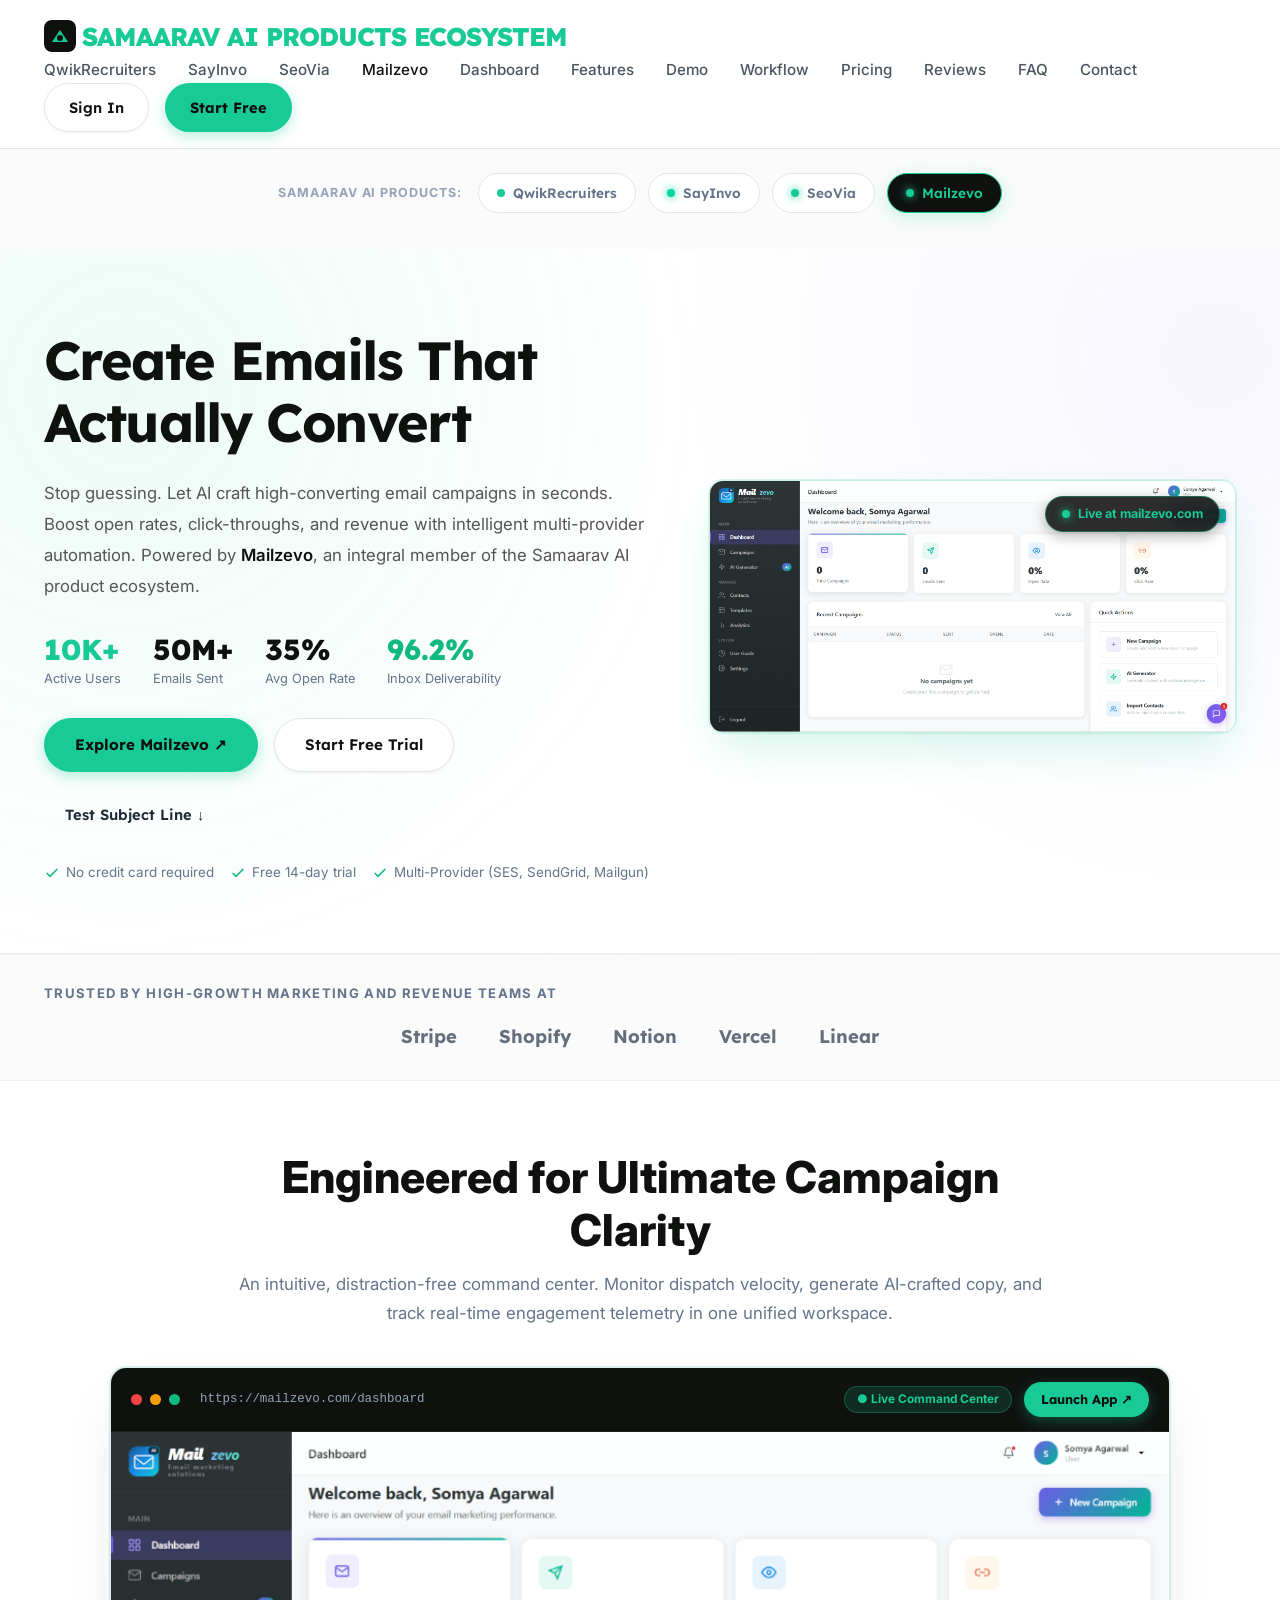
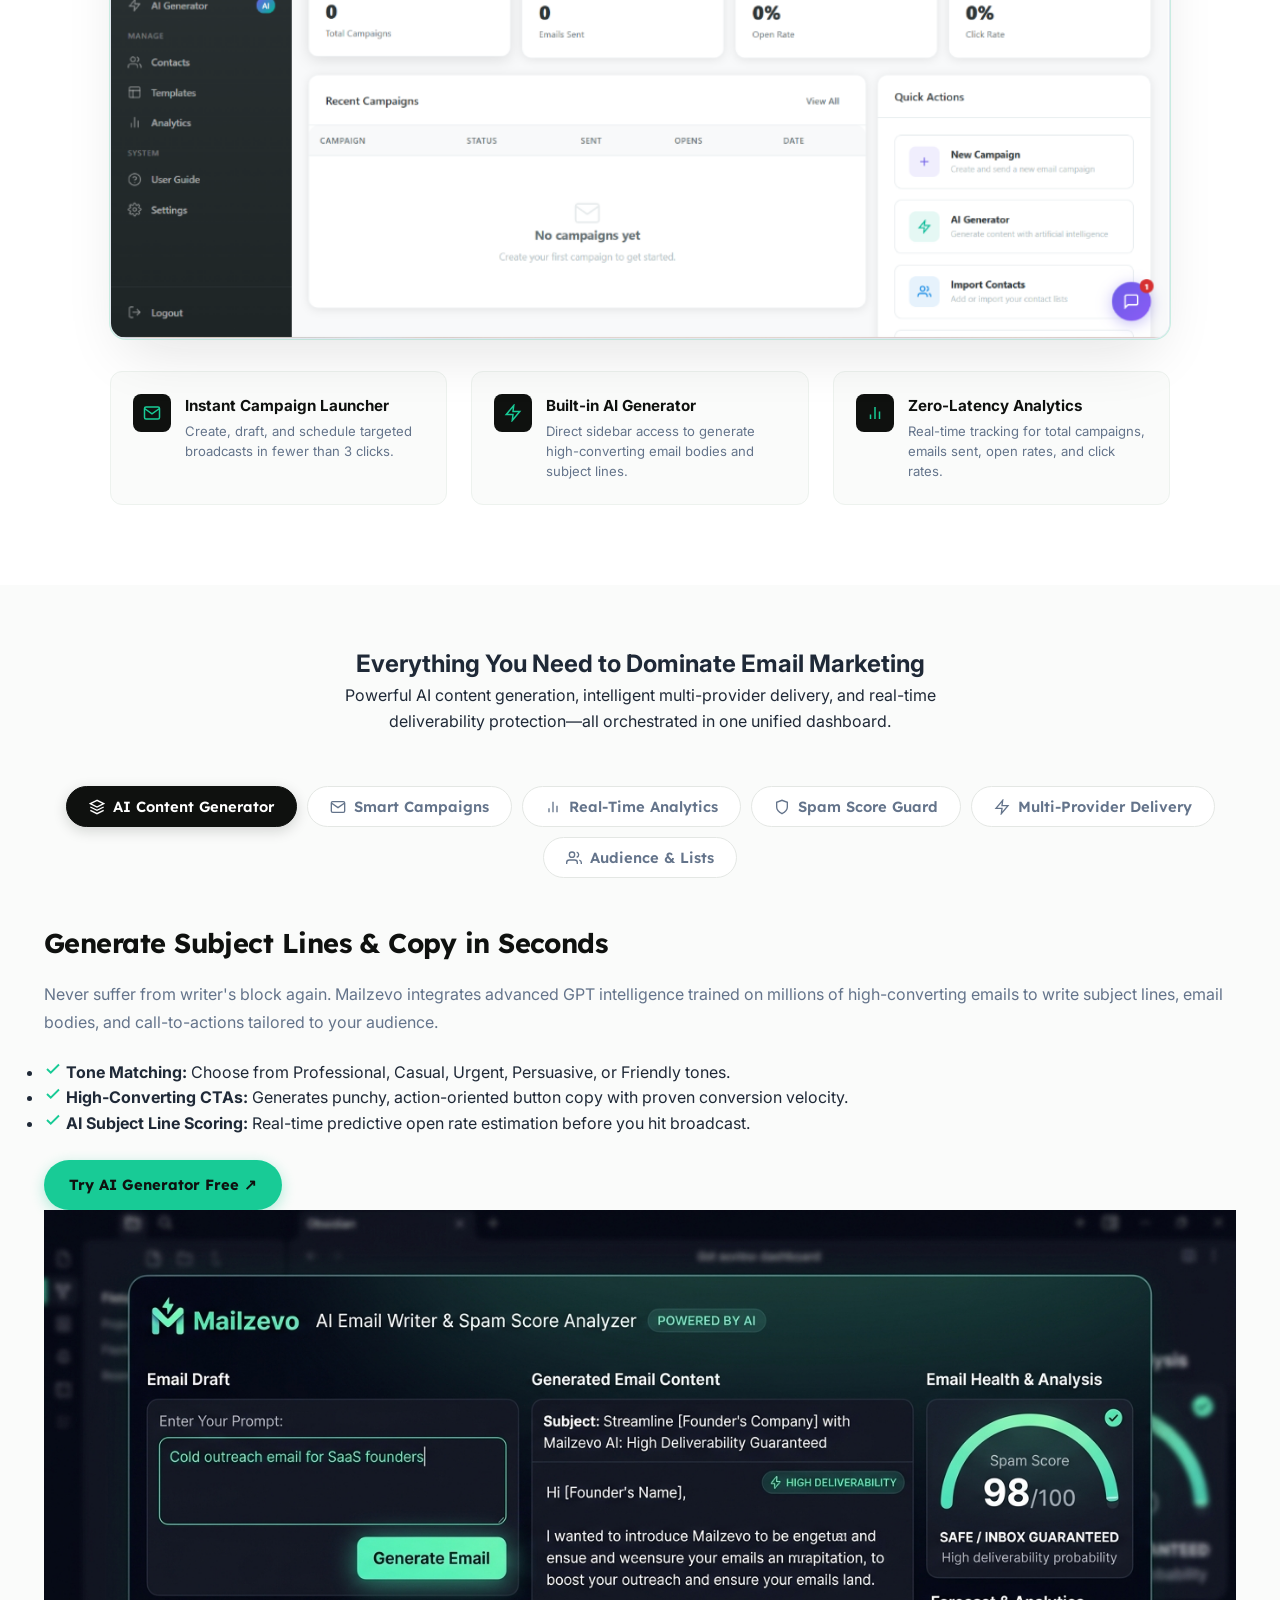
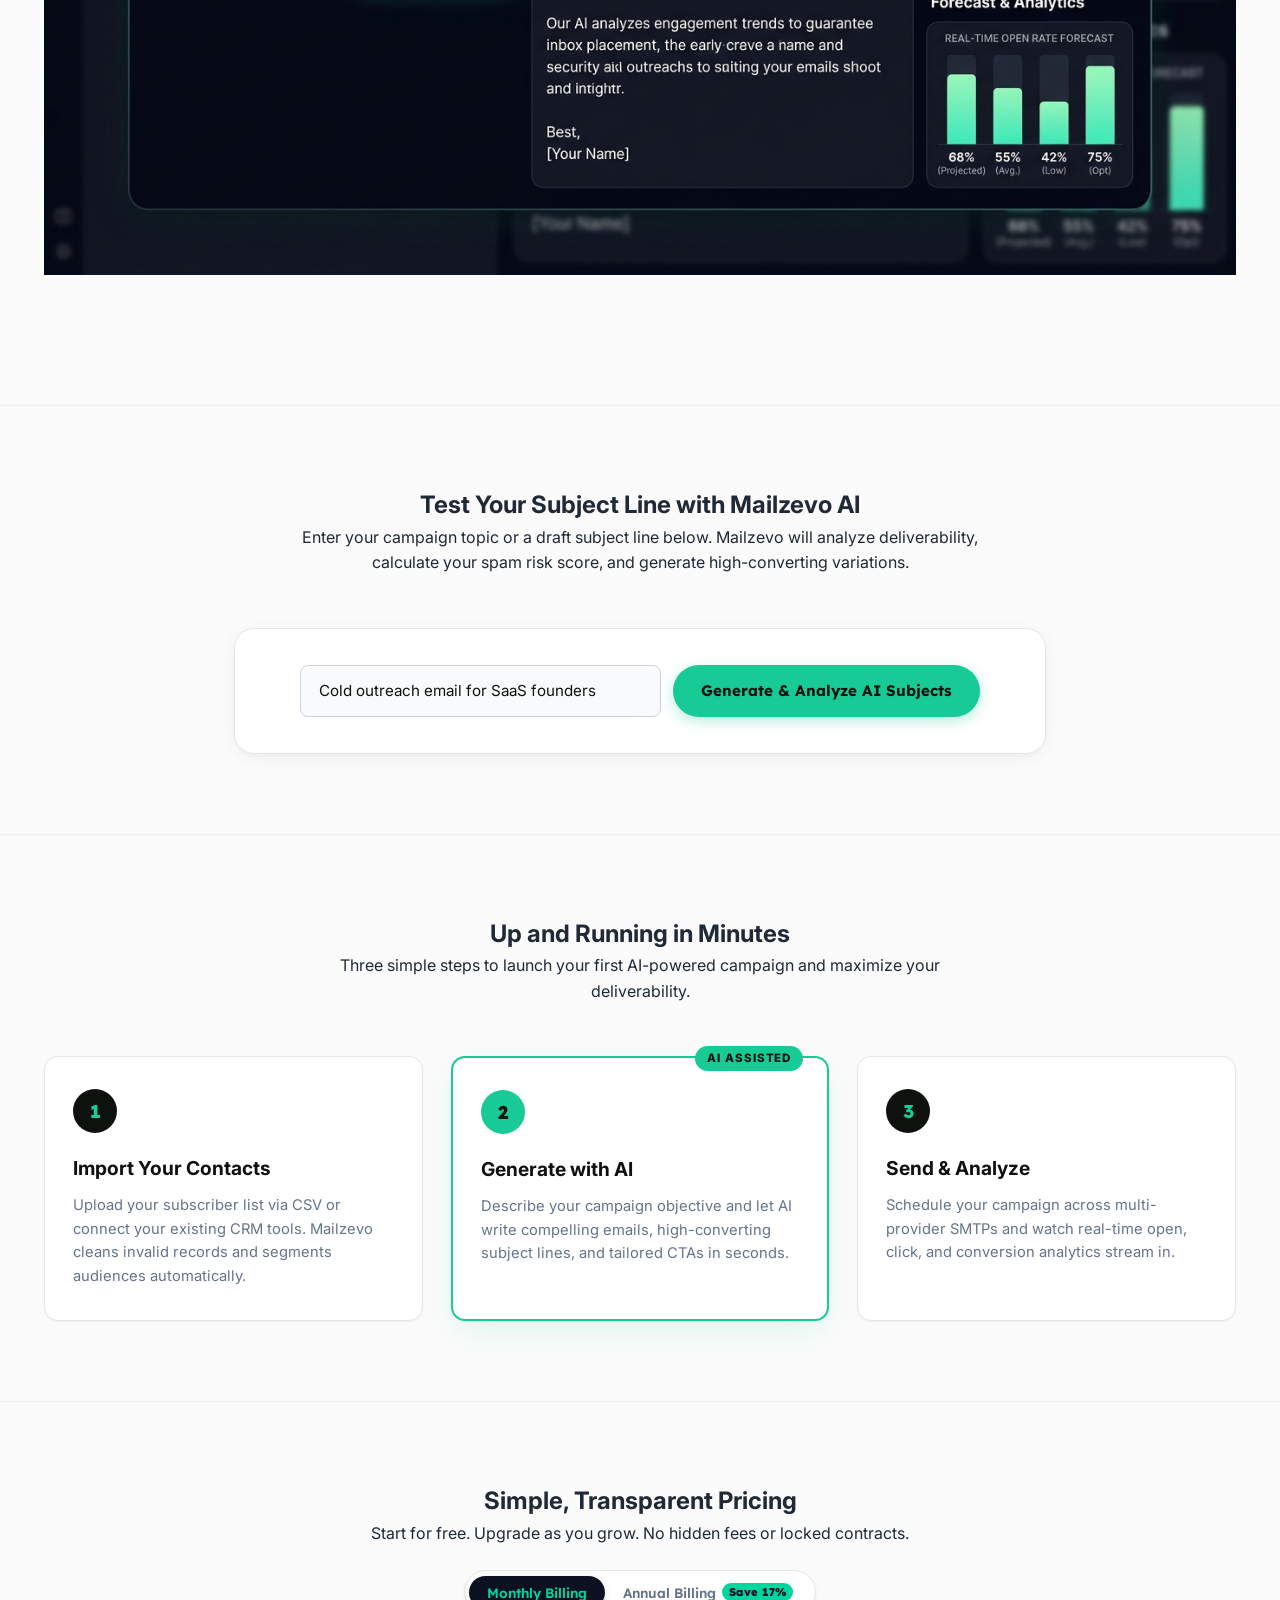
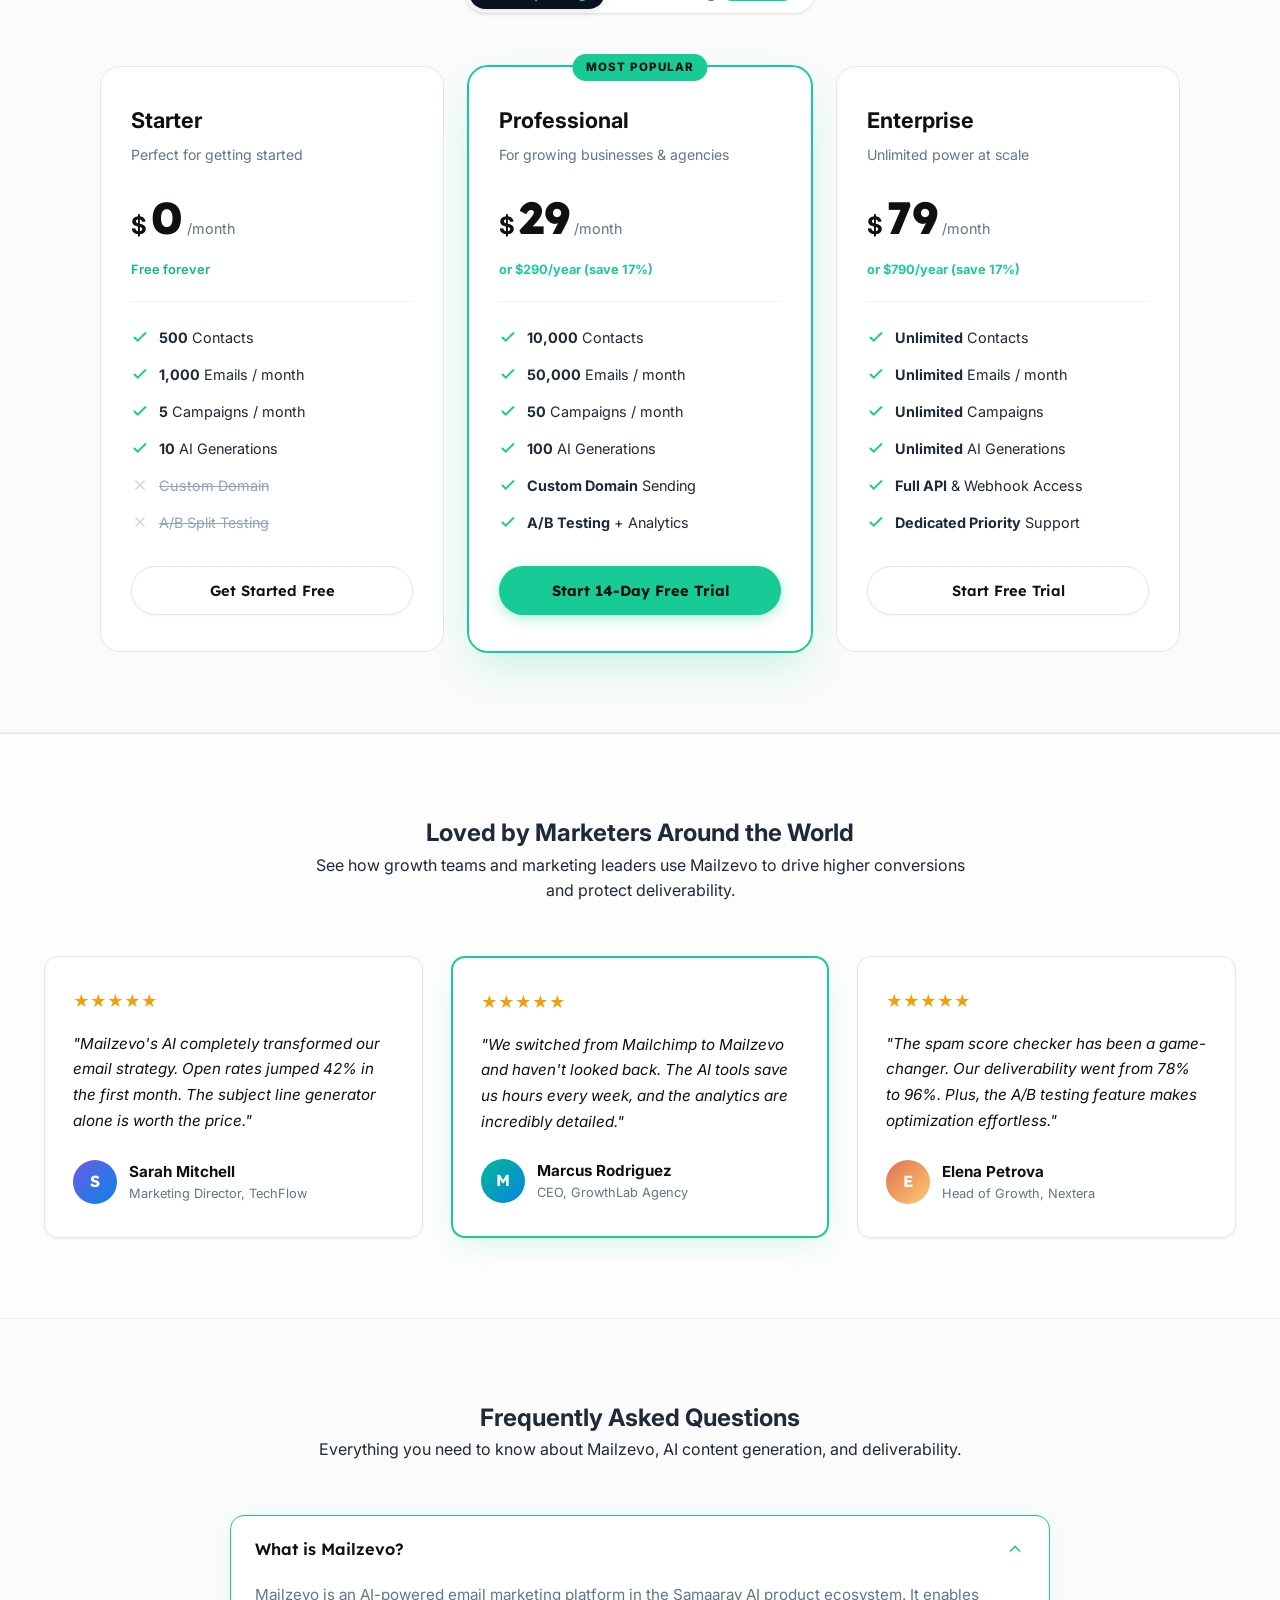
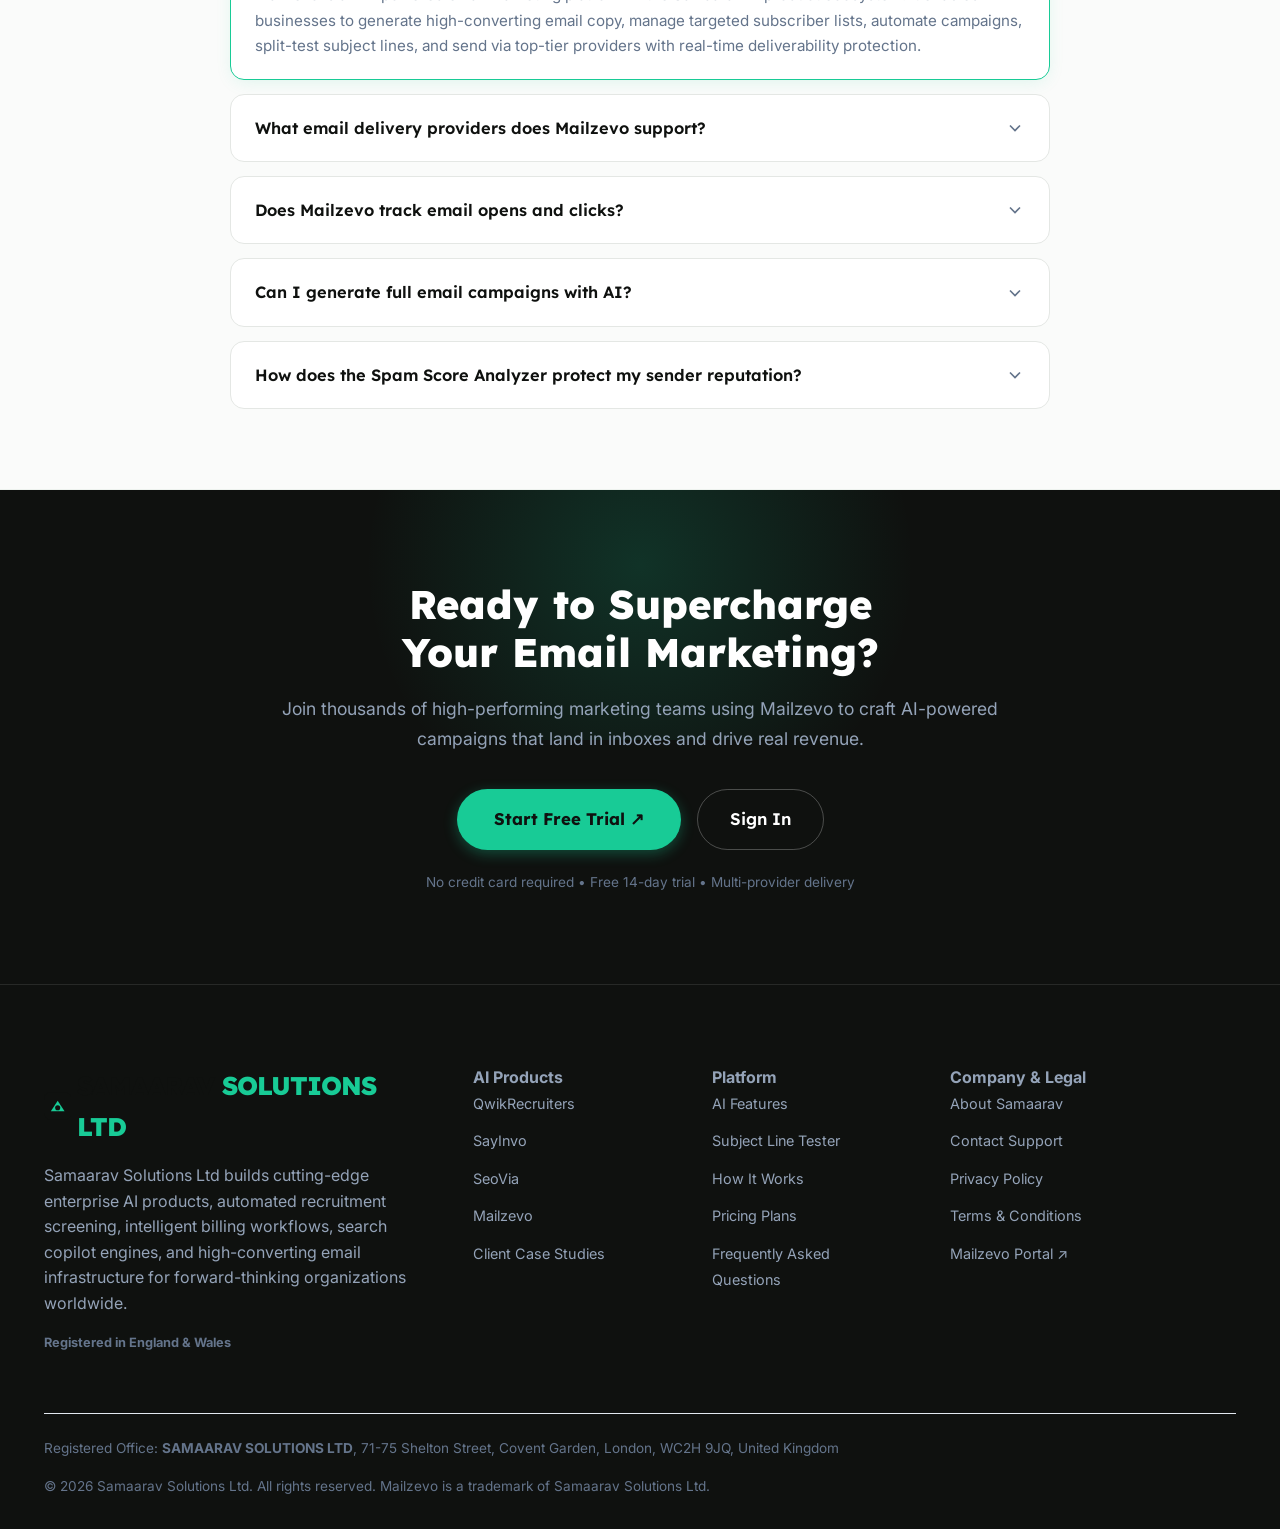
==== commit 2e42b6ea: "Add official Mailzevo dashboard screenshot to mailzevo.html hero and showcase section" ====
--- a/mailzevo.html
+++ b/mailzevo.html
@@ -51,6 +51,7 @@
           <li><a href="sayinvo.html" class="nav-link">SayInvo</a></li>
           <li><a href="seovia.html" class="nav-link">SeoVia</a></li>
           <li><a href="mailzevo.html" class="nav-link active">Mailzevo</a></li>
+          <li><a href="#dashboard" class="nav-link">Dashboard</a></li>
           <li><a href="#features" class="nav-link">Features</a></li>
           <li><a href="#demo" class="nav-link">Demo</a></li>
           <li><a href="#how-it-works" class="nav-link">Workflow</a></li>
@@ -186,6 +187,83 @@
         <span>Vercel</span>
         <span>Linear</span>
       </div>
+    </div>
+  </section>
+
+  <!-- ======================================================================
+       LIVE DASHBOARD SHOWCASE SECTION
+       ====================================================================== -->
+  <section class="dashboard-showcase-section" id="dashboard" style="padding: 70px 0 80px; background: #ffffff;">
+    <div class="container">
+      <div class="section-intro-center" style="max-width: 820px; margin: 0 auto 40px; text-align: center;">
+        <h2 class="section-title" style="font-size: clamp(2rem, 3.5vw, 2.75rem); color: #0f110f; font-weight: 800; line-height: 1.2; margin-bottom: 14px;">
+          Engineered for Ultimate Campaign Clarity
+        </h2>
+        <p class="section-subtitle" style="font-size: 1.05rem; color: #64748b; line-height: 1.7; margin: 0 auto;">
+          An intuitive, distraction-free command center. Monitor dispatch velocity, generate AI-crafted copy, and track real-time engagement telemetry in one unified workspace.
+        </p>
+      </div>
+
+      <!-- Dashboard Frame with subtle obsidian/emerald border & shadow -->
+      <div style="max-width: 1060px; margin: 0 auto; background: #ffffff; border-radius: 16px; border: 1px solid #e2e8f0; box-shadow: 0 25px 60px -15px rgba(15, 17, 15, 0.12), 0 0 0 1px rgba(24, 203, 150, 0.2); overflow: hidden; position: relative;">
+        
+        <!-- Browser Window Header Bar -->
+        <div style="background: #0f110f; padding: 14px 20px; display: flex; align-items: center; justify-content: space-between; border-bottom: 1px solid rgba(255,255,255,0.08); flex-wrap: wrap; gap: 10px;">
+          <div style="display: flex; align-items: center; gap: 8px;">
+            <span style="width: 11px; height: 11px; border-radius: 50%; background: #ef4444; display: inline-block;"></span>
+            <span style="width: 11px; height: 11px; border-radius: 50%; background: #f59e0b; display: inline-block;"></span>
+            <span style="width: 11px; height: 11px; border-radius: 50%; background: #10b981; display: inline-block;"></span>
+            <span style="margin-left: 12px; font-size: 0.78rem; color: #94a3b8; font-family: monospace;">https://mailzevo.com/dashboard</span>
+          </div>
+          <div style="display: flex; align-items: center; gap: 12px;">
+            <span style="font-size: 0.74rem; color: #18cb96; font-weight: 700; background: rgba(24, 203, 150, 0.15); padding: 3px 12px; border-radius: 9999px; border: 1px solid rgba(24, 203, 150, 0.3);">
+              ● Live Command Center
+            </span>
+            <a href="https://mailzevo.com/register" target="_blank" rel="noopener noreferrer" class="btn btn-mailzevo" style="padding: 6px 16px; font-size: 0.8rem;">
+              Launch App ↗
+            </a>
+          </div>
+        </div>
+
+        <!-- The Uploaded Screenshot Image -->
+        <a href="https://mailzevo.com/" target="_blank" rel="noopener noreferrer" style="display: block; width: 100%; position: relative;">
+          <img src="mailzevo-preview.png" alt="Mailzevo Live Dashboard & Campaign Overview Interface" style="width: 100%; height: auto; display: block;" loading="lazy">
+        </a>
+      </div>
+
+      <!-- Feature Callout Cards under Dashboard -->
+      <div style="display: grid; grid-template-columns: repeat(3, 1fr); gap: 24px; max-width: 1060px; margin: 32px auto 0;">
+        <div style="background: #fafbfa; border: 1px solid #edf2ee; border-radius: 12px; padding: 22px; display: flex; gap: 14px; align-items: flex-start;">
+          <div style="width: 38px; height: 38px; border-radius: 8px; background: #0f110f; color: #18cb96; display: flex; align-items: center; justify-content: center; flex-shrink: 0;">
+            <svg width="18" height="18" viewBox="0 0 24 24" fill="none" stroke="currentColor" stroke-width="2"><path d="M4 4h16c1.1 0 2 .9 2 2v12c0 1.1-.9 2-2 2H4c-1.1 0-2-.9-2-2V6c0-1.1.9-2 2-2z"/><polyline points="22,6 12,13 2,6"/></svg>
+          </div>
+          <div>
+            <h4 style="font-size: 0.95rem; font-weight: 700; color: #0f110f; margin-bottom: 4px;">Instant Campaign Launcher</h4>
+            <p style="font-size: 0.82rem; color: #64748b; margin: 0; line-height: 1.5;">Create, draft, and schedule targeted broadcasts in fewer than 3 clicks.</p>
+          </div>
+        </div>
+
+        <div style="background: #fafbfa; border: 1px solid #edf2ee; border-radius: 12px; padding: 22px; display: flex; gap: 14px; align-items: flex-start;">
+          <div style="width: 38px; height: 38px; border-radius: 8px; background: #0f110f; color: #18cb96; display: flex; align-items: center; justify-content: center; flex-shrink: 0;">
+            <svg width="18" height="18" viewBox="0 0 24 24" fill="none" stroke="currentColor" stroke-width="2"><polygon points="13 2 3 14 12 14 11 22 21 10 12 10 13 2"/></svg>
+          </div>
+          <div>
+            <h4 style="font-size: 0.95rem; font-weight: 700; color: #0f110f; margin-bottom: 4px;">Built-in AI Generator</h4>
+            <p style="font-size: 0.82rem; color: #64748b; margin: 0; line-height: 1.5;">Direct sidebar access to generate high-converting email bodies and subject lines.</p>
+          </div>
+        </div>
+
+        <div style="background: #fafbfa; border: 1px solid #edf2ee; border-radius: 12px; padding: 22px; display: flex; gap: 14px; align-items: flex-start;">
+          <div style="width: 38px; height: 38px; border-radius: 8px; background: #0f110f; color: #18cb96; display: flex; align-items: center; justify-content: center; flex-shrink: 0;">
+            <svg width="18" height="18" viewBox="0 0 24 24" fill="none" stroke="currentColor" stroke-width="2"><line x1="18" y1="20" x2="18" y2="10"/><line x1="12" y1="20" x2="12" y2="4"/><line x1="6" y1="20" x2="6" y2="14"/></svg>
+          </div>
+          <div>
+            <h4 style="font-size: 0.95rem; font-weight: 700; color: #0f110f; margin-bottom: 4px;">Zero-Latency Analytics</h4>
+            <p style="font-size: 0.82rem; color: #64748b; margin: 0; line-height: 1.5;">Real-time tracking for total campaigns, emails sent, open rates, and click rates.</p>
+          </div>
+        </div>
+      </div>
+
     </div>
   </section>
 
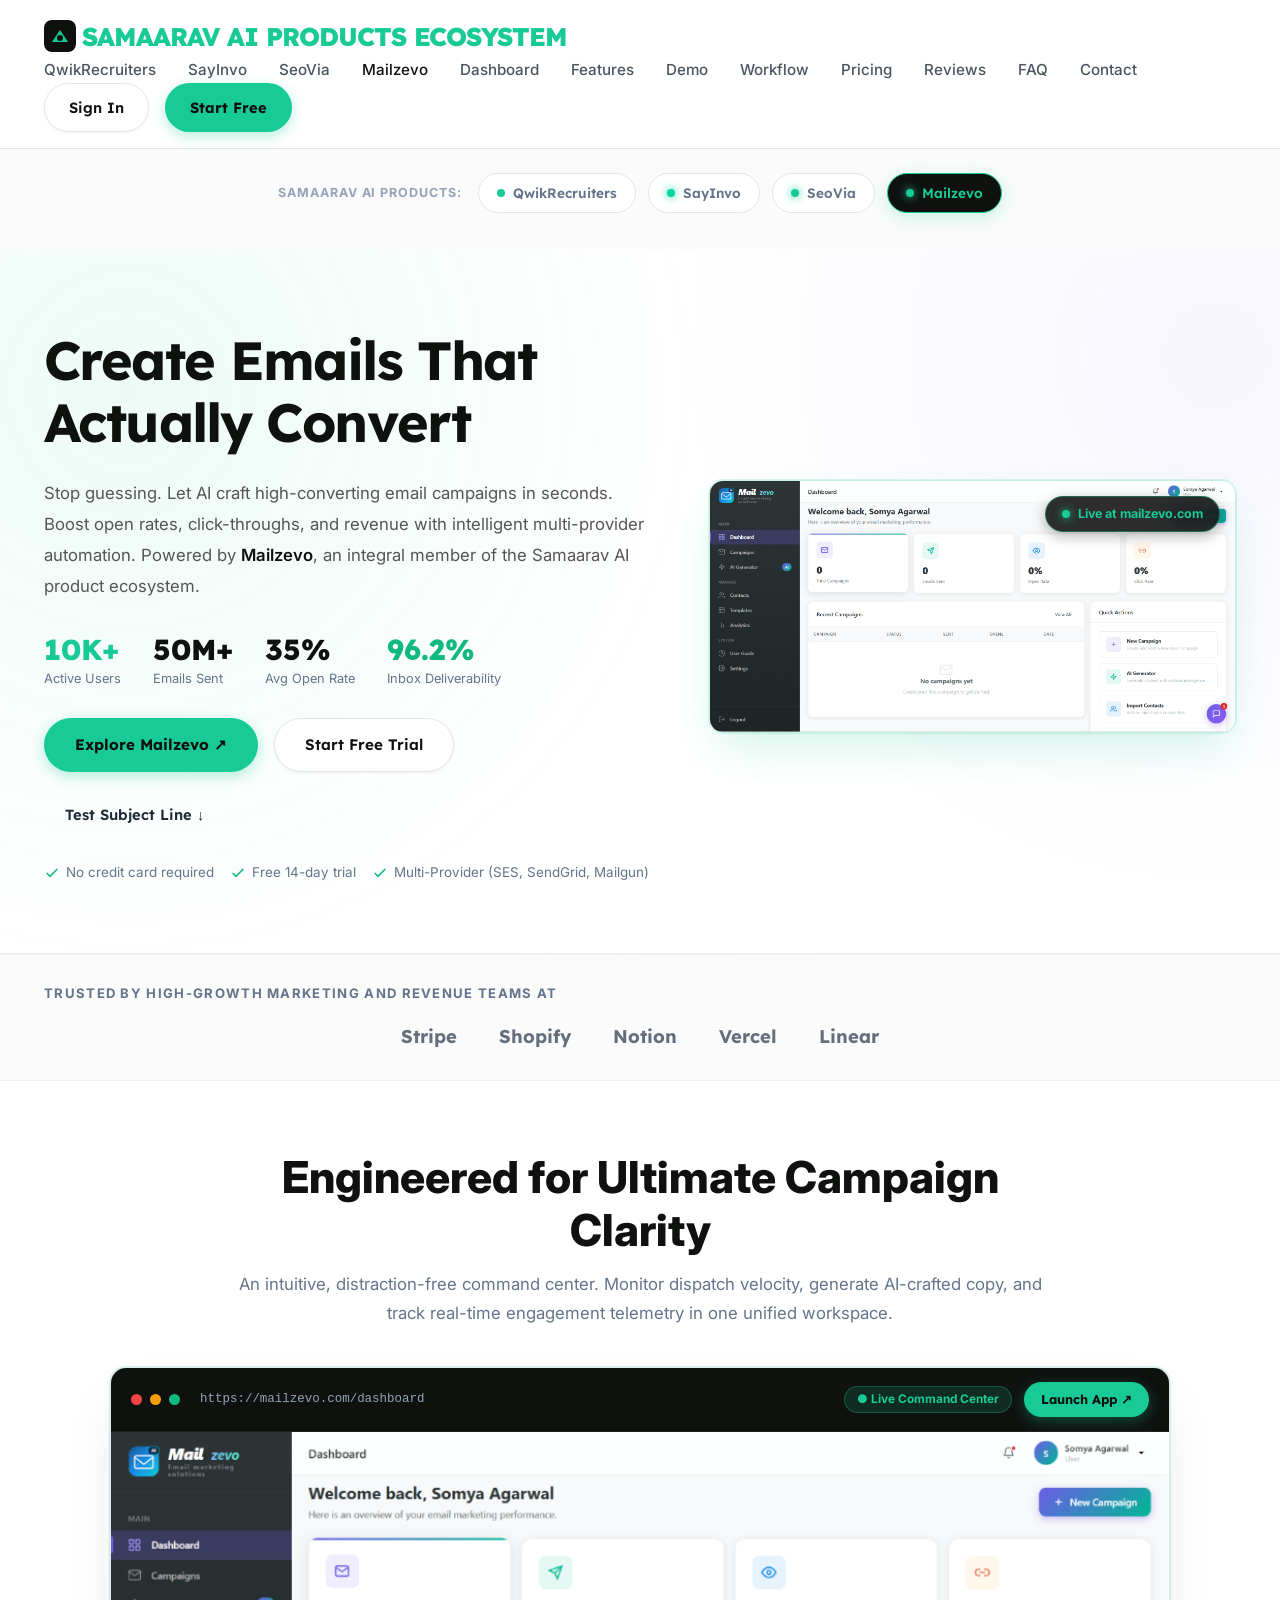
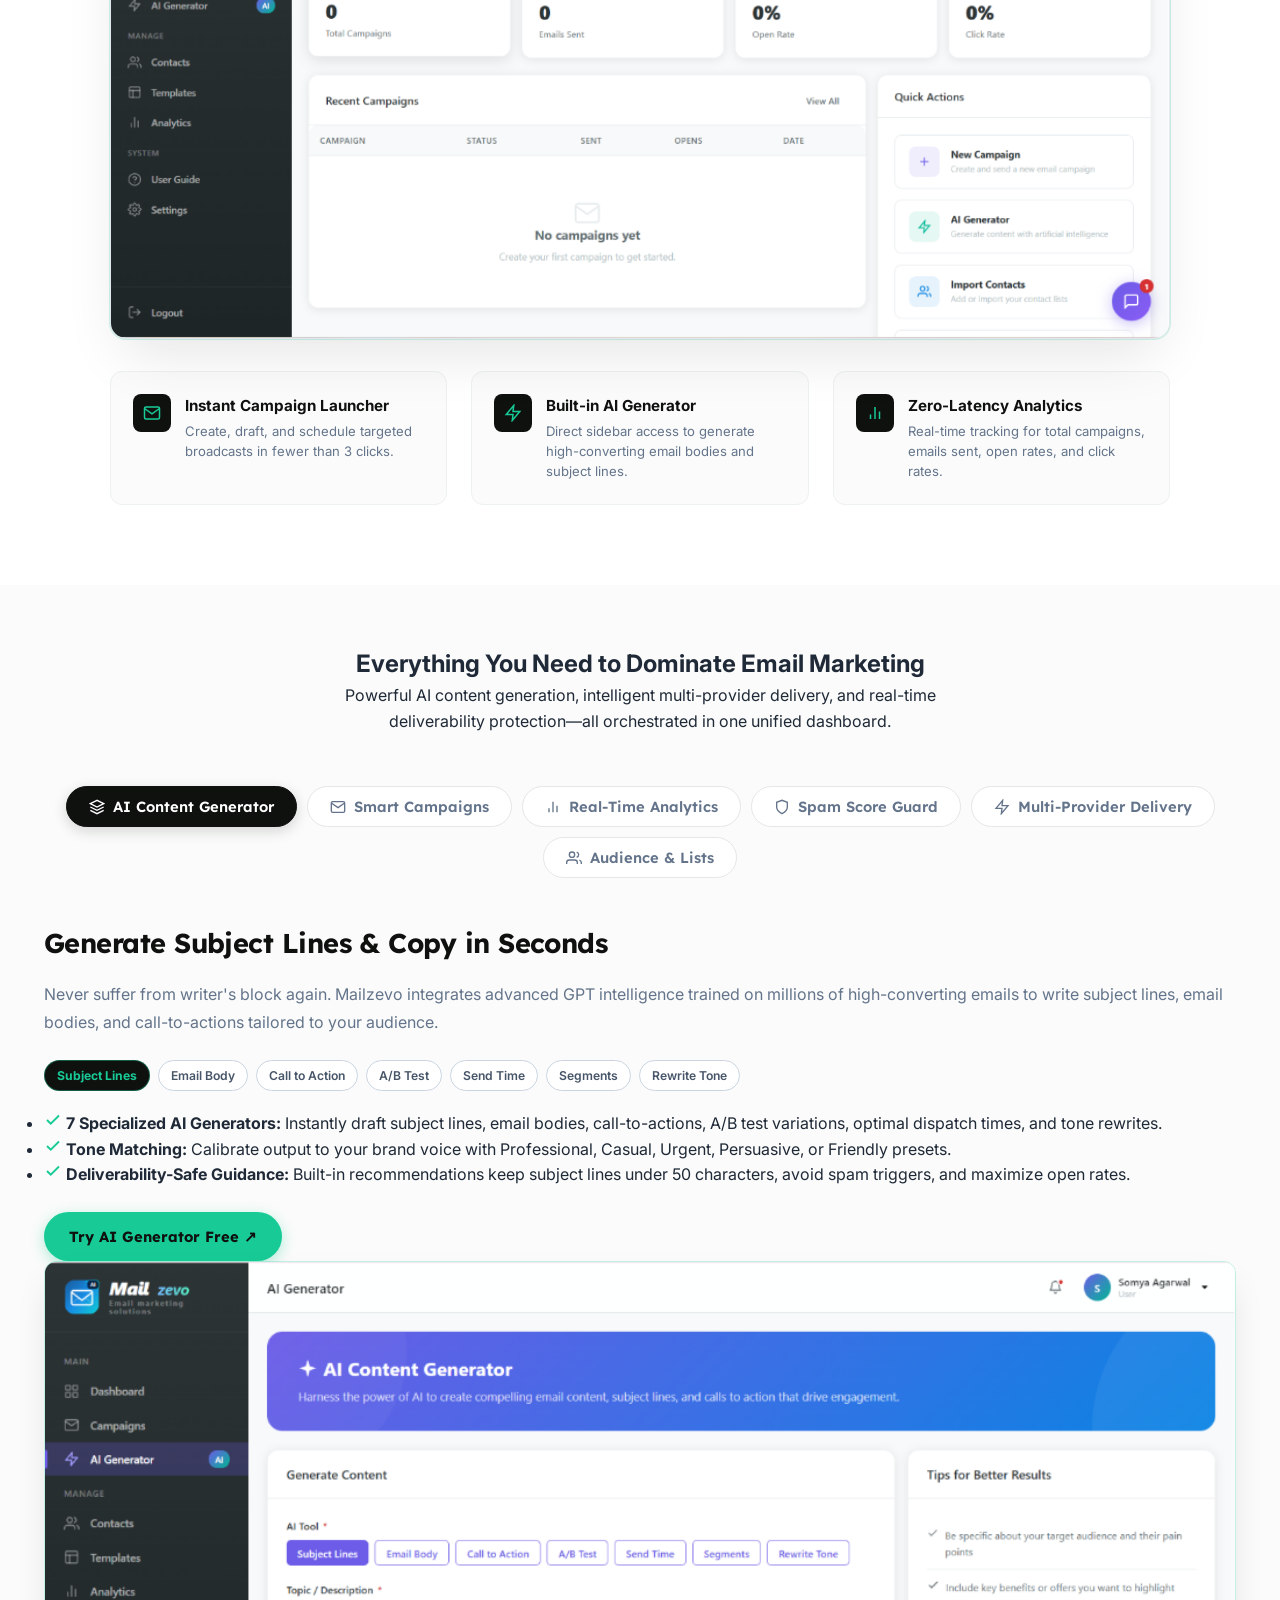
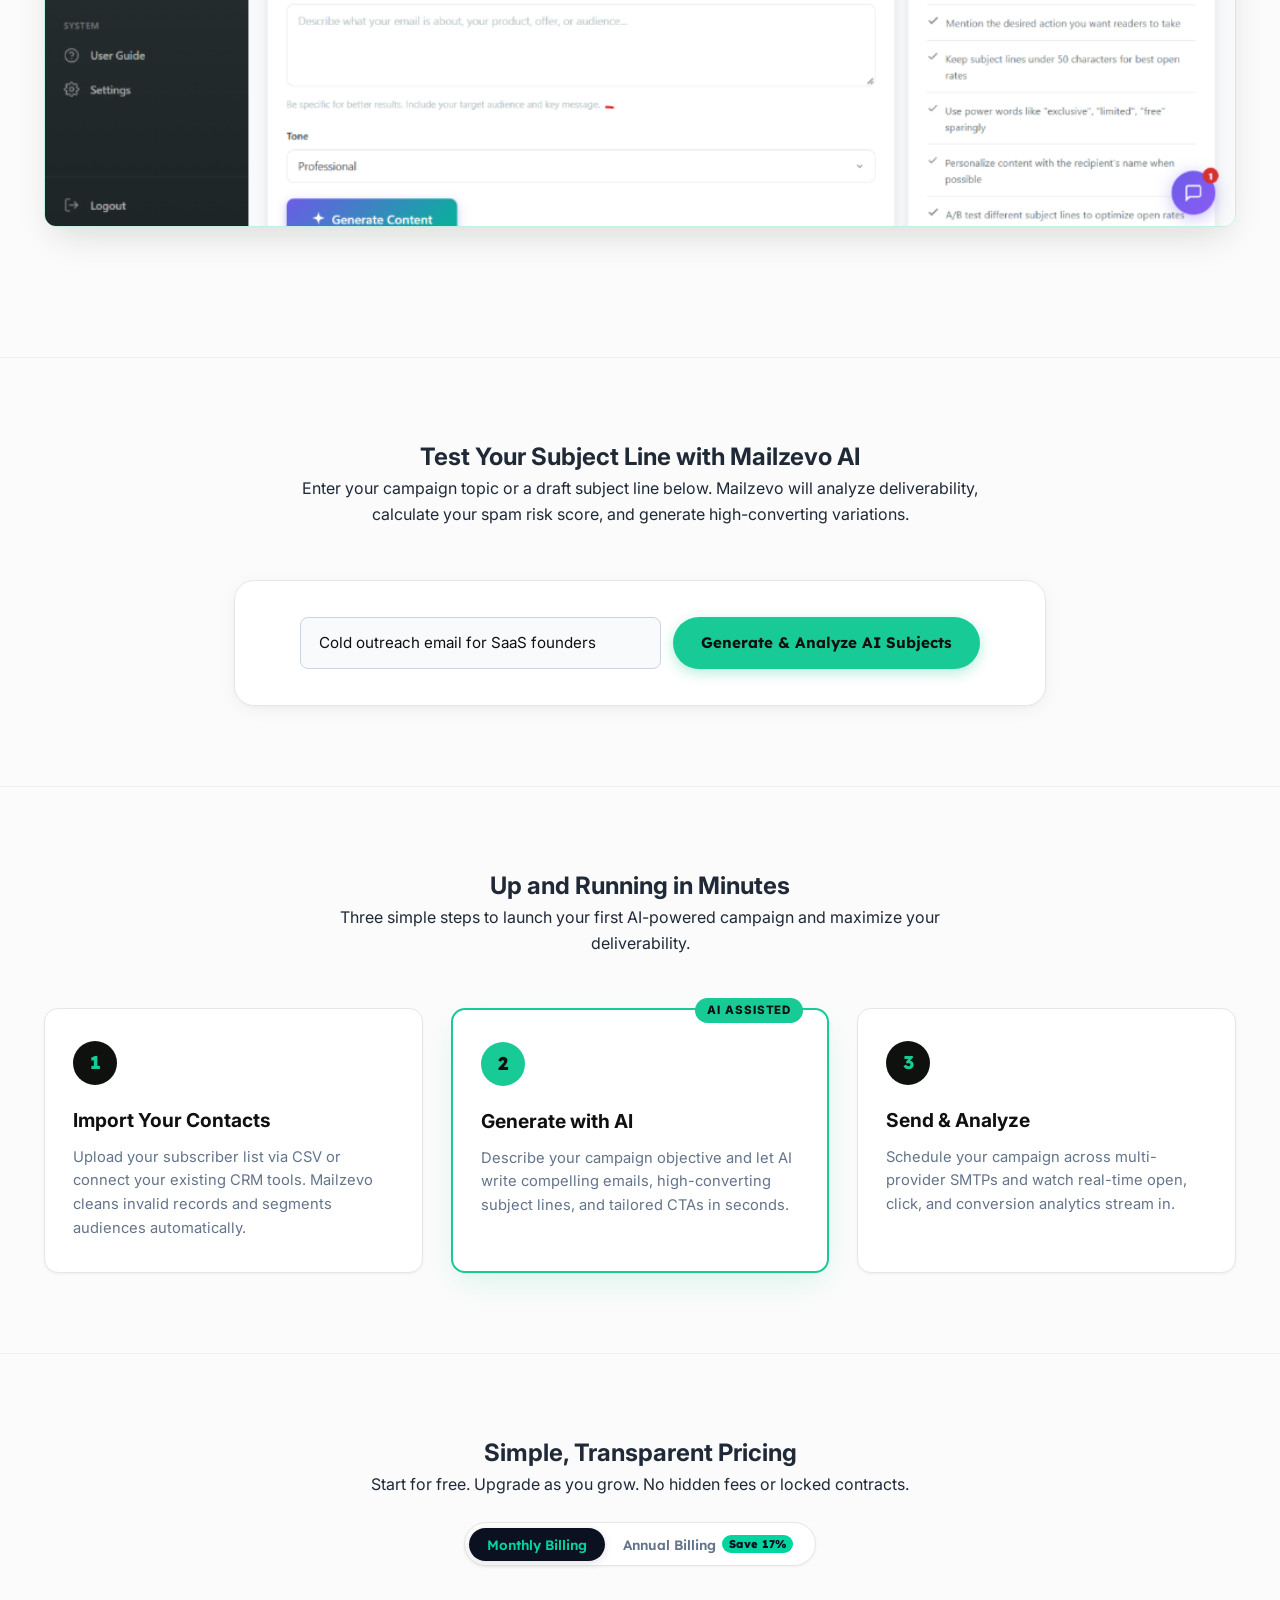
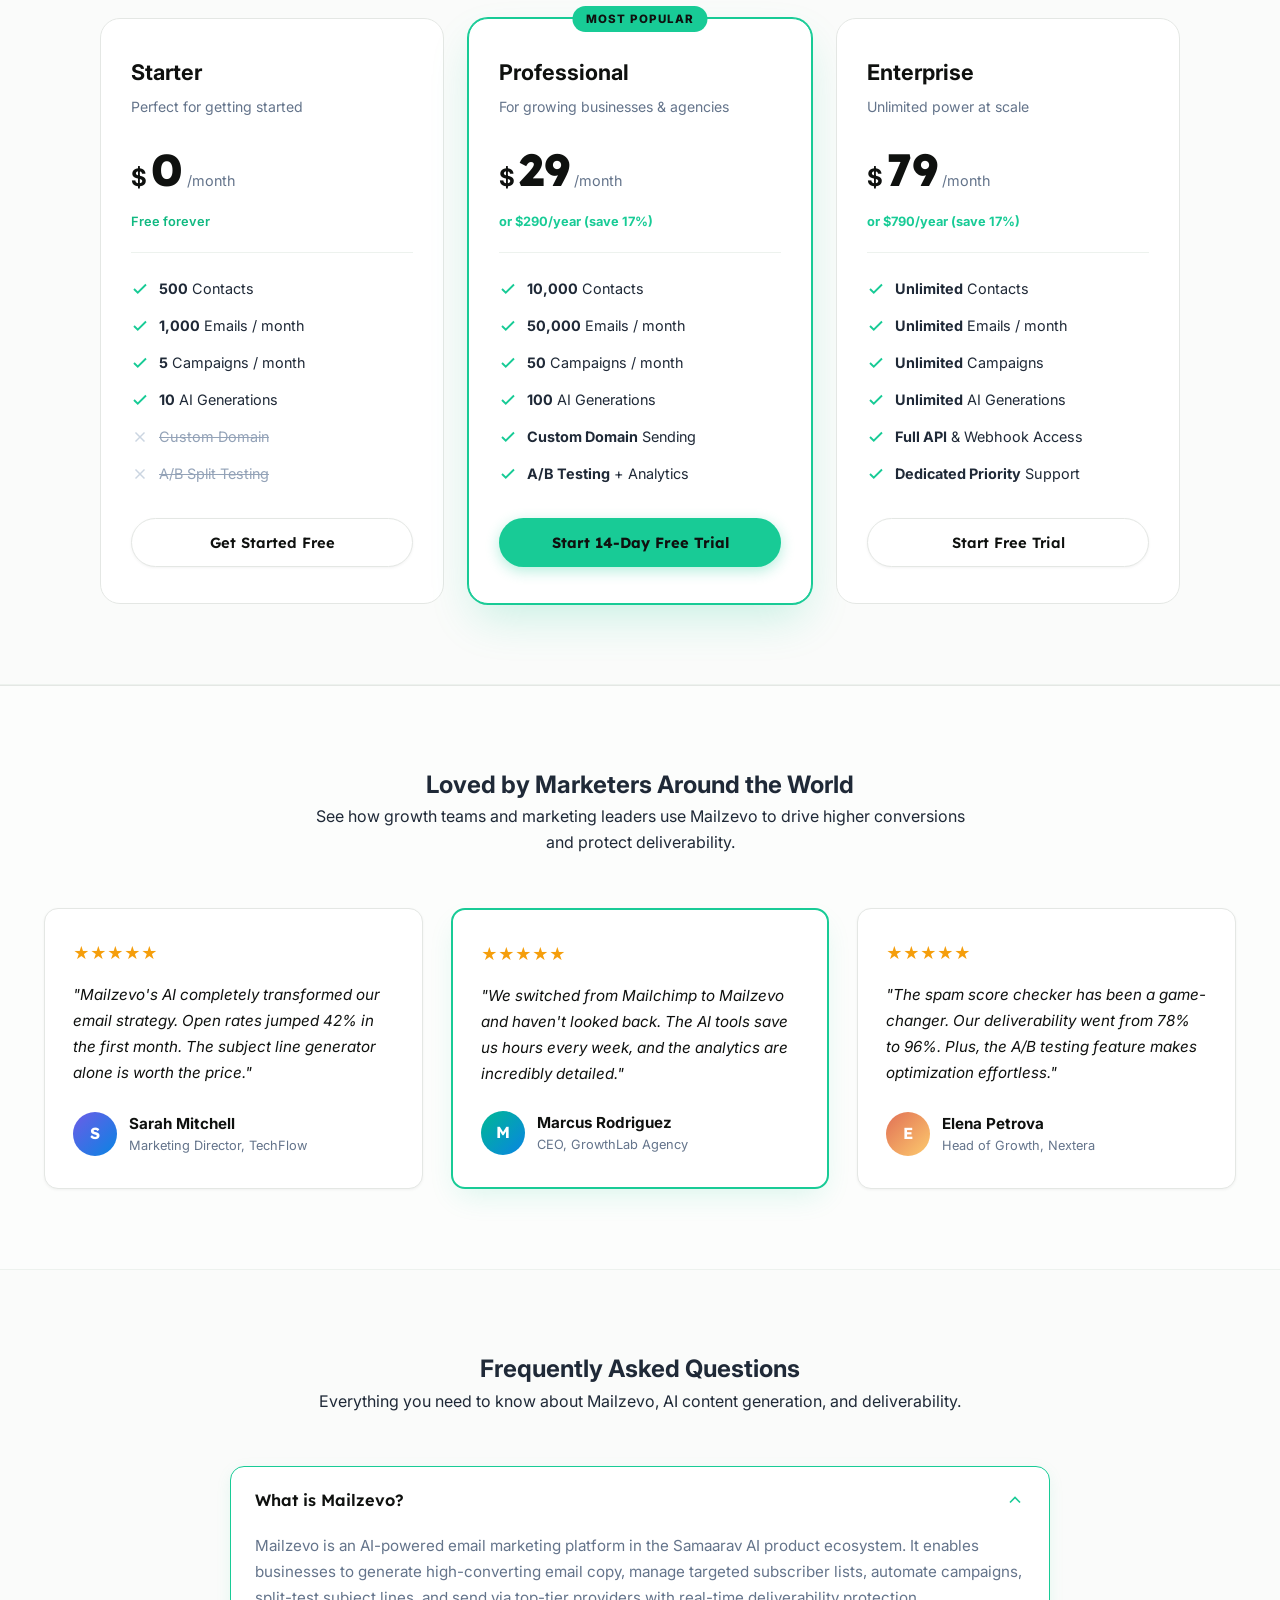
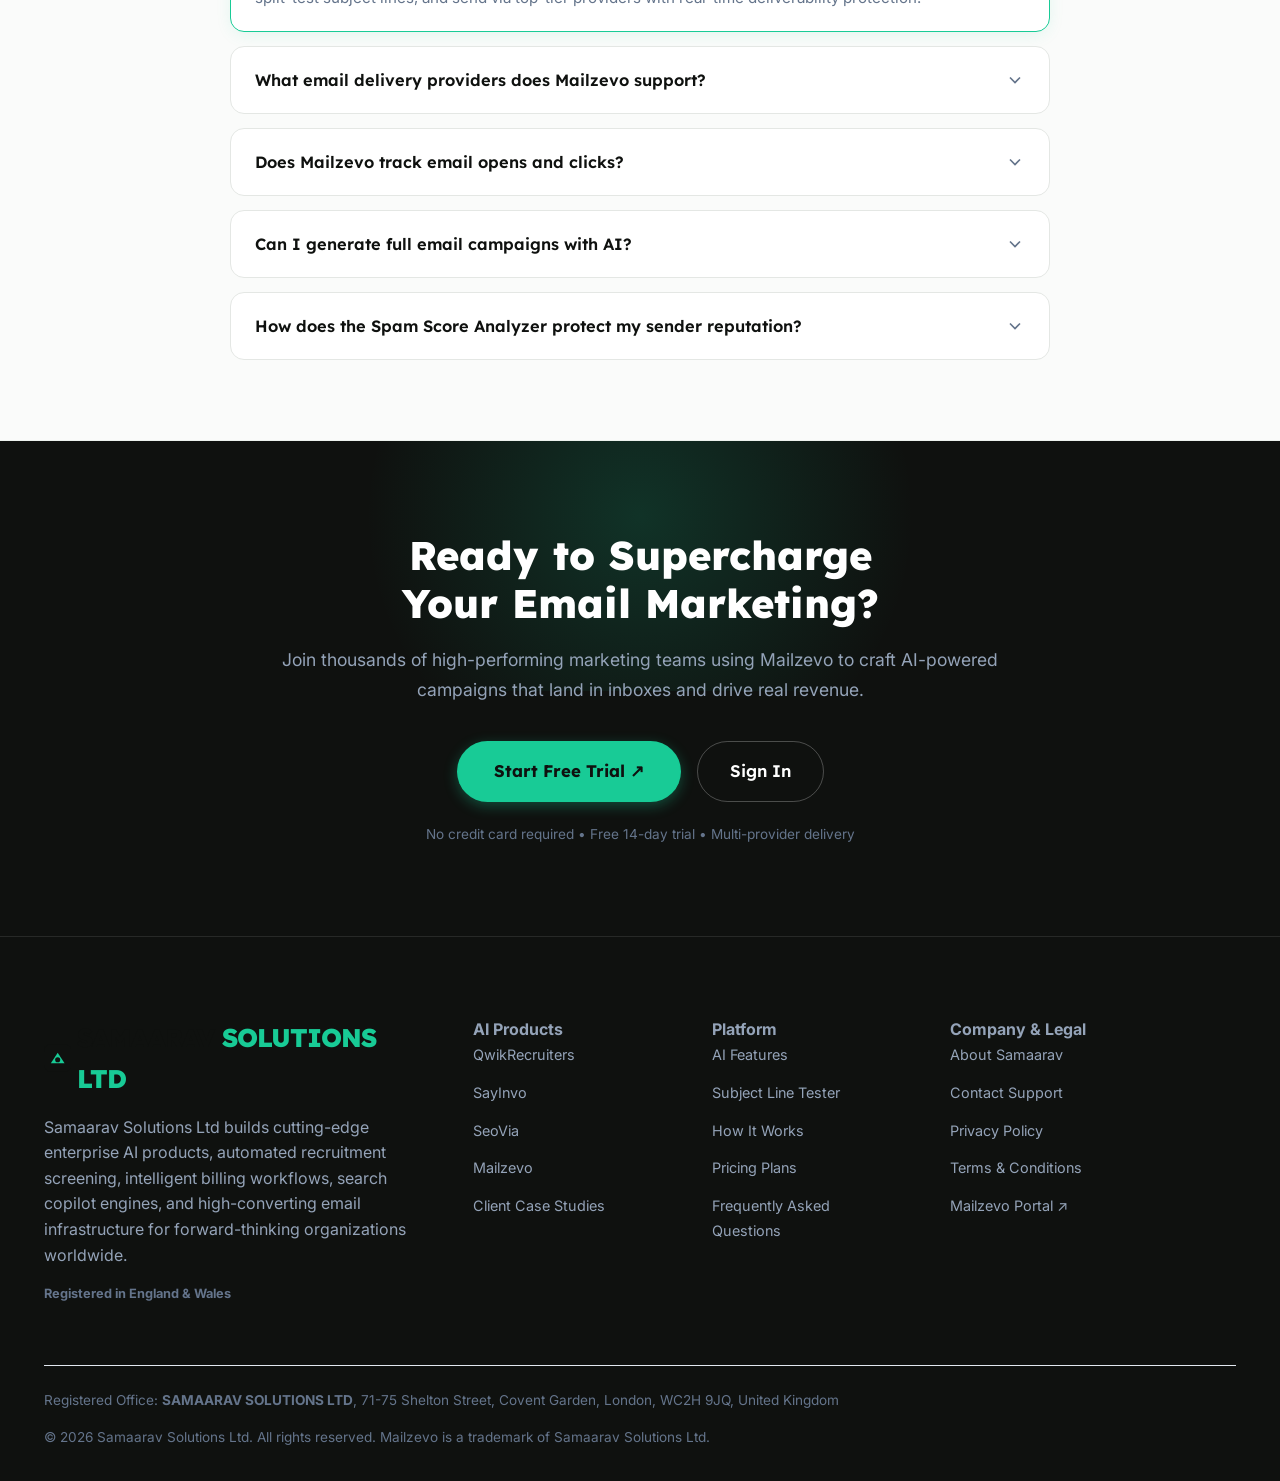
==== commit af7a4122: "Add official Mailzevo AI Content Generator screenshot and live tool pills to AI Generator feature ta" ====
--- a/mailzevo.html
+++ b/mailzevo.html
@@ -318,18 +318,30 @@
               <p>
                 Never suffer from writer's block again. Mailzevo integrates advanced GPT intelligence trained on millions of high-converting emails to write subject lines, email bodies, and call-to-actions tailored to your audience.
               </p>
+
+              <!-- Live AI Tool Modes from Mailzevo Interface -->
+              <div style="display: flex; flex-wrap: wrap; gap: 8px; margin: 18px 0 20px;">
+                <span style="background: #0f110f; color: #18cb96; font-size: 0.76rem; font-weight: 700; padding: 5px 12px; border-radius: 9999px; border: 1px solid rgba(24, 203, 150, 0.4);">Subject Lines</span>
+                <span style="background: #ffffff; color: #475569; font-size: 0.76rem; font-weight: 600; padding: 5px 12px; border-radius: 9999px; border: 1px solid #cbd5e1;">Email Body</span>
+                <span style="background: #ffffff; color: #475569; font-size: 0.76rem; font-weight: 600; padding: 5px 12px; border-radius: 9999px; border: 1px solid #cbd5e1;">Call to Action</span>
+                <span style="background: #ffffff; color: #475569; font-size: 0.76rem; font-weight: 600; padding: 5px 12px; border-radius: 9999px; border: 1px solid #cbd5e1;">A/B Test</span>
+                <span style="background: #ffffff; color: #475569; font-size: 0.76rem; font-weight: 600; padding: 5px 12px; border-radius: 9999px; border: 1px solid #cbd5e1;">Send Time</span>
+                <span style="background: #ffffff; color: #475569; font-size: 0.76rem; font-weight: 600; padding: 5px 12px; border-radius: 9999px; border: 1px solid #cbd5e1;">Segments</span>
+                <span style="background: #ffffff; color: #475569; font-size: 0.76rem; font-weight: 600; padding: 5px 12px; border-radius: 9999px; border: 1px solid #cbd5e1;">Rewrite Tone</span>
+              </div>
+
               <ul class="feature-bullets">
                 <li>
                   <svg width="18" height="18" viewBox="0 0 24 24" fill="none" stroke="#18cb96" stroke-width="2.5"><polyline points="20 6 9 17 4 12"></polyline></svg>
-                  <span><strong>Tone Matching:</strong> Choose from Professional, Casual, Urgent, Persuasive, or Friendly tones.</span>
-                </li>
-                <li>
-                  <svg width="18" height="18" viewBox="0 0 24 24" fill="none" stroke="#18cb96" stroke-width="2.5"><polyline points="20 6 9 17 4 12"></polyline></svg>
-                  <span><strong>High-Converting CTAs:</strong> Generates punchy, action-oriented button copy with proven conversion velocity.</span>
-                </li>
-                <li>
-                  <svg width="18" height="18" viewBox="0 0 24 24" fill="none" stroke="#18cb96" stroke-width="2.5"><polyline points="20 6 9 17 4 12"></polyline></svg>
-                  <span><strong>AI Subject Line Scoring:</strong> Real-time predictive open rate estimation before you hit broadcast.</span>
+                  <span><strong>7 Specialized AI Generators:</strong> Instantly draft subject lines, email bodies, call-to-actions, A/B test variations, optimal dispatch times, and tone rewrites.</span>
+                </li>
+                <li>
+                  <svg width="18" height="18" viewBox="0 0 24 24" fill="none" stroke="#18cb96" stroke-width="2.5"><polyline points="20 6 9 17 4 12"></polyline></svg>
+                  <span><strong>Tone Matching:</strong> Calibrate output to your brand voice with Professional, Casual, Urgent, Persuasive, or Friendly presets.</span>
+                </li>
+                <li>
+                  <svg width="18" height="18" viewBox="0 0 24 24" fill="none" stroke="#18cb96" stroke-width="2.5"><polyline points="20 6 9 17 4 12"></polyline></svg>
+                  <span><strong>Deliverability-Safe Guidance:</strong> Built-in recommendations keep subject lines under 50 characters, avoid spam triggers, and maximize open rates.</span>
                 </li>
               </ul>
               <div style="margin-top: 24px;">
@@ -337,7 +349,9 @@
               </div>
             </div>
             <div class="tab-media">
-              <img src="mailzevo-features-preview.png" alt="Mailzevo AI Content Generator and Spam Score Analyzer" class="tab-preview-img">
+              <a href="https://mailzevo.com/" target="_blank" rel="noopener noreferrer" style="display: block; width: 100%; position: relative;">
+                <img src="mailzevo-ai-generator.png" alt="Mailzevo Live AI Content Generator Interface" class="tab-preview-img" style="border-radius: 12px; border: 1px solid rgba(24, 203, 150, 0.25); box-shadow: 0 16px 36px -10px rgba(15, 17, 15, 0.15); width: 100%; height: auto;" loading="lazy">
+              </a>
             </div>
           </div>
         </div>
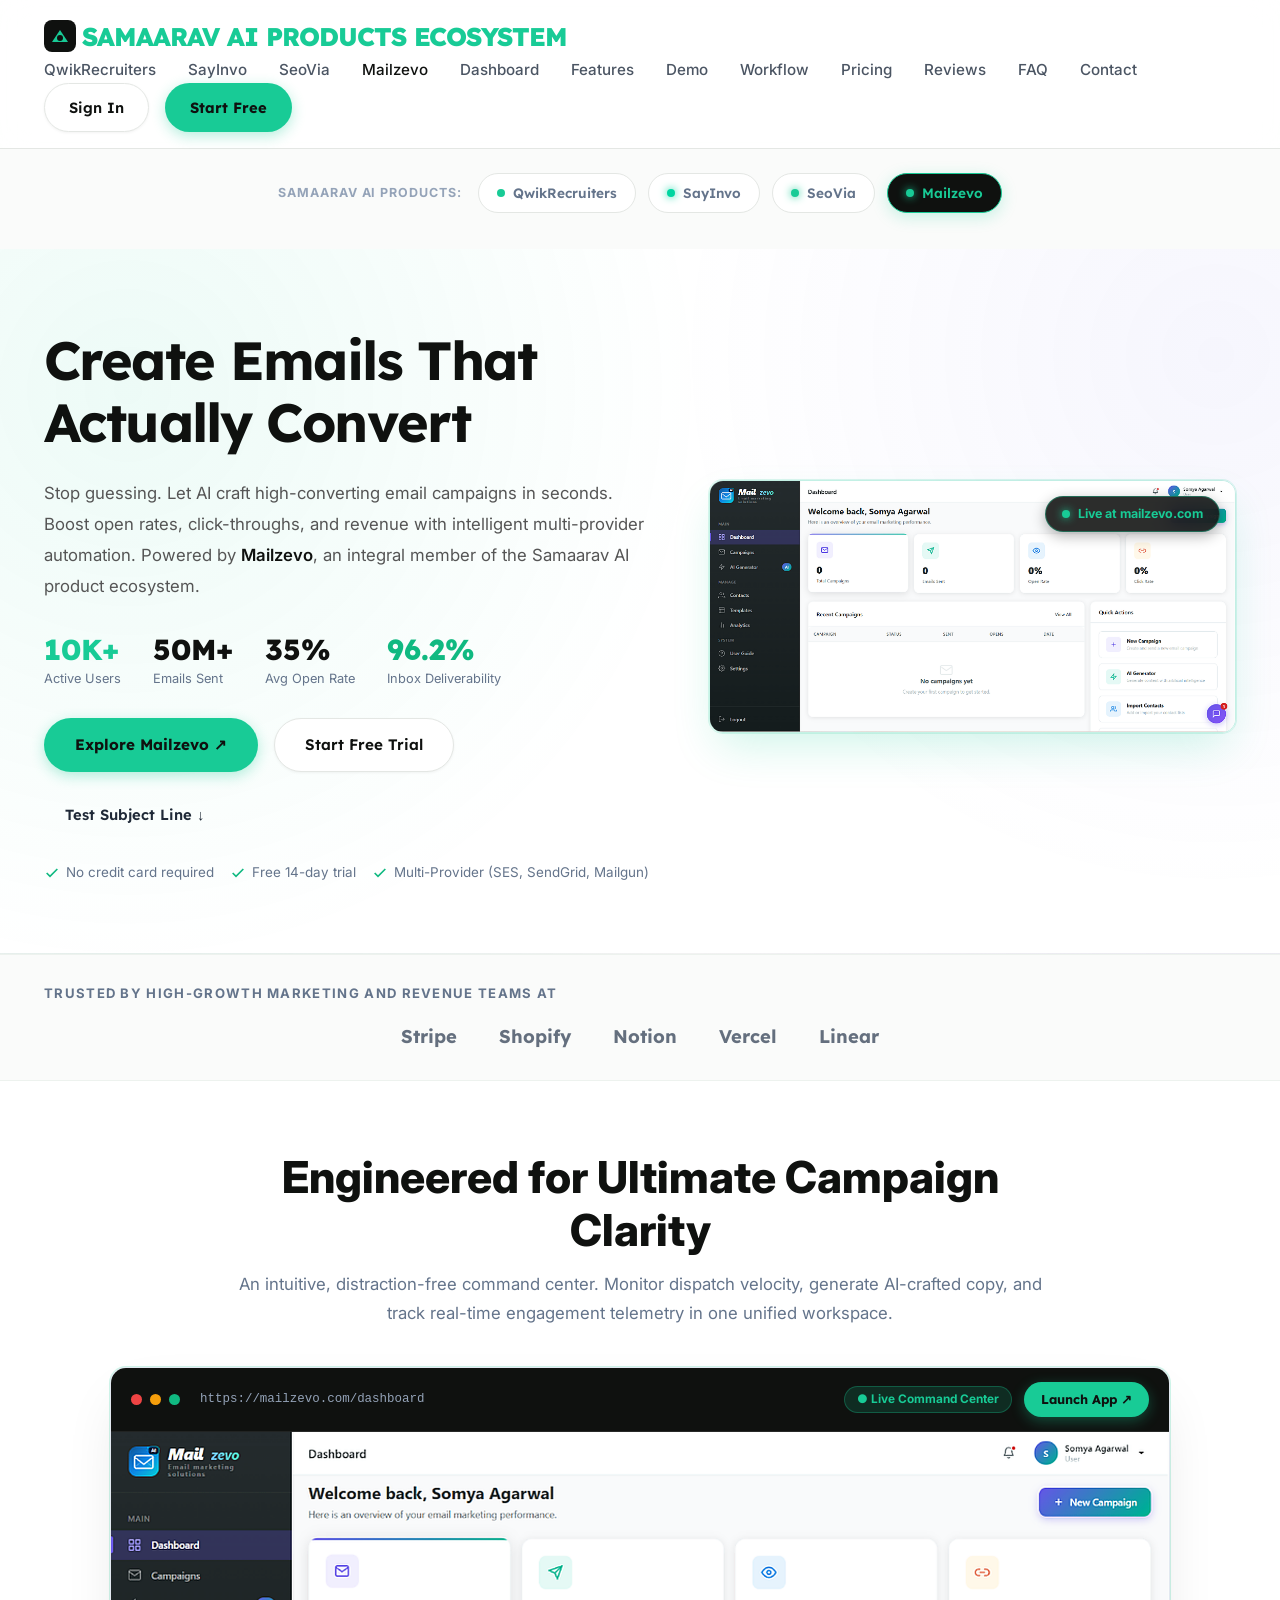
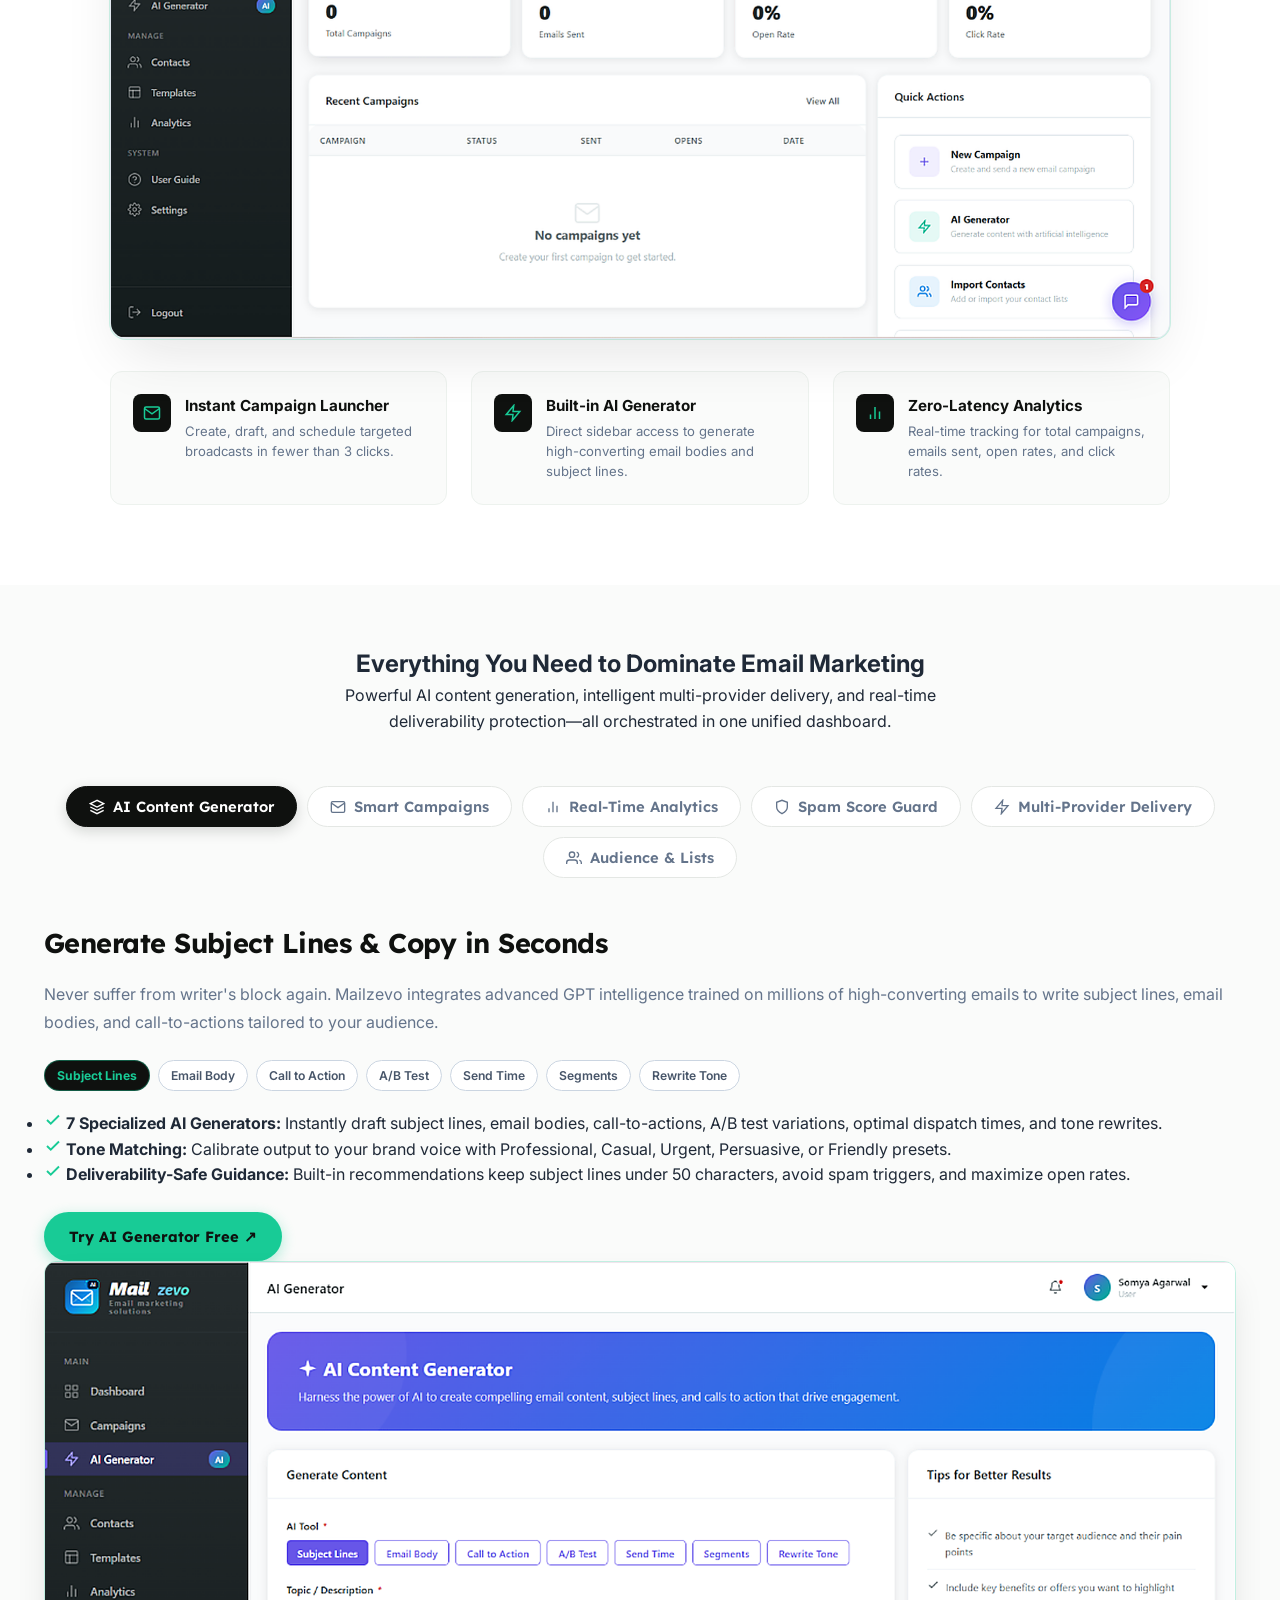
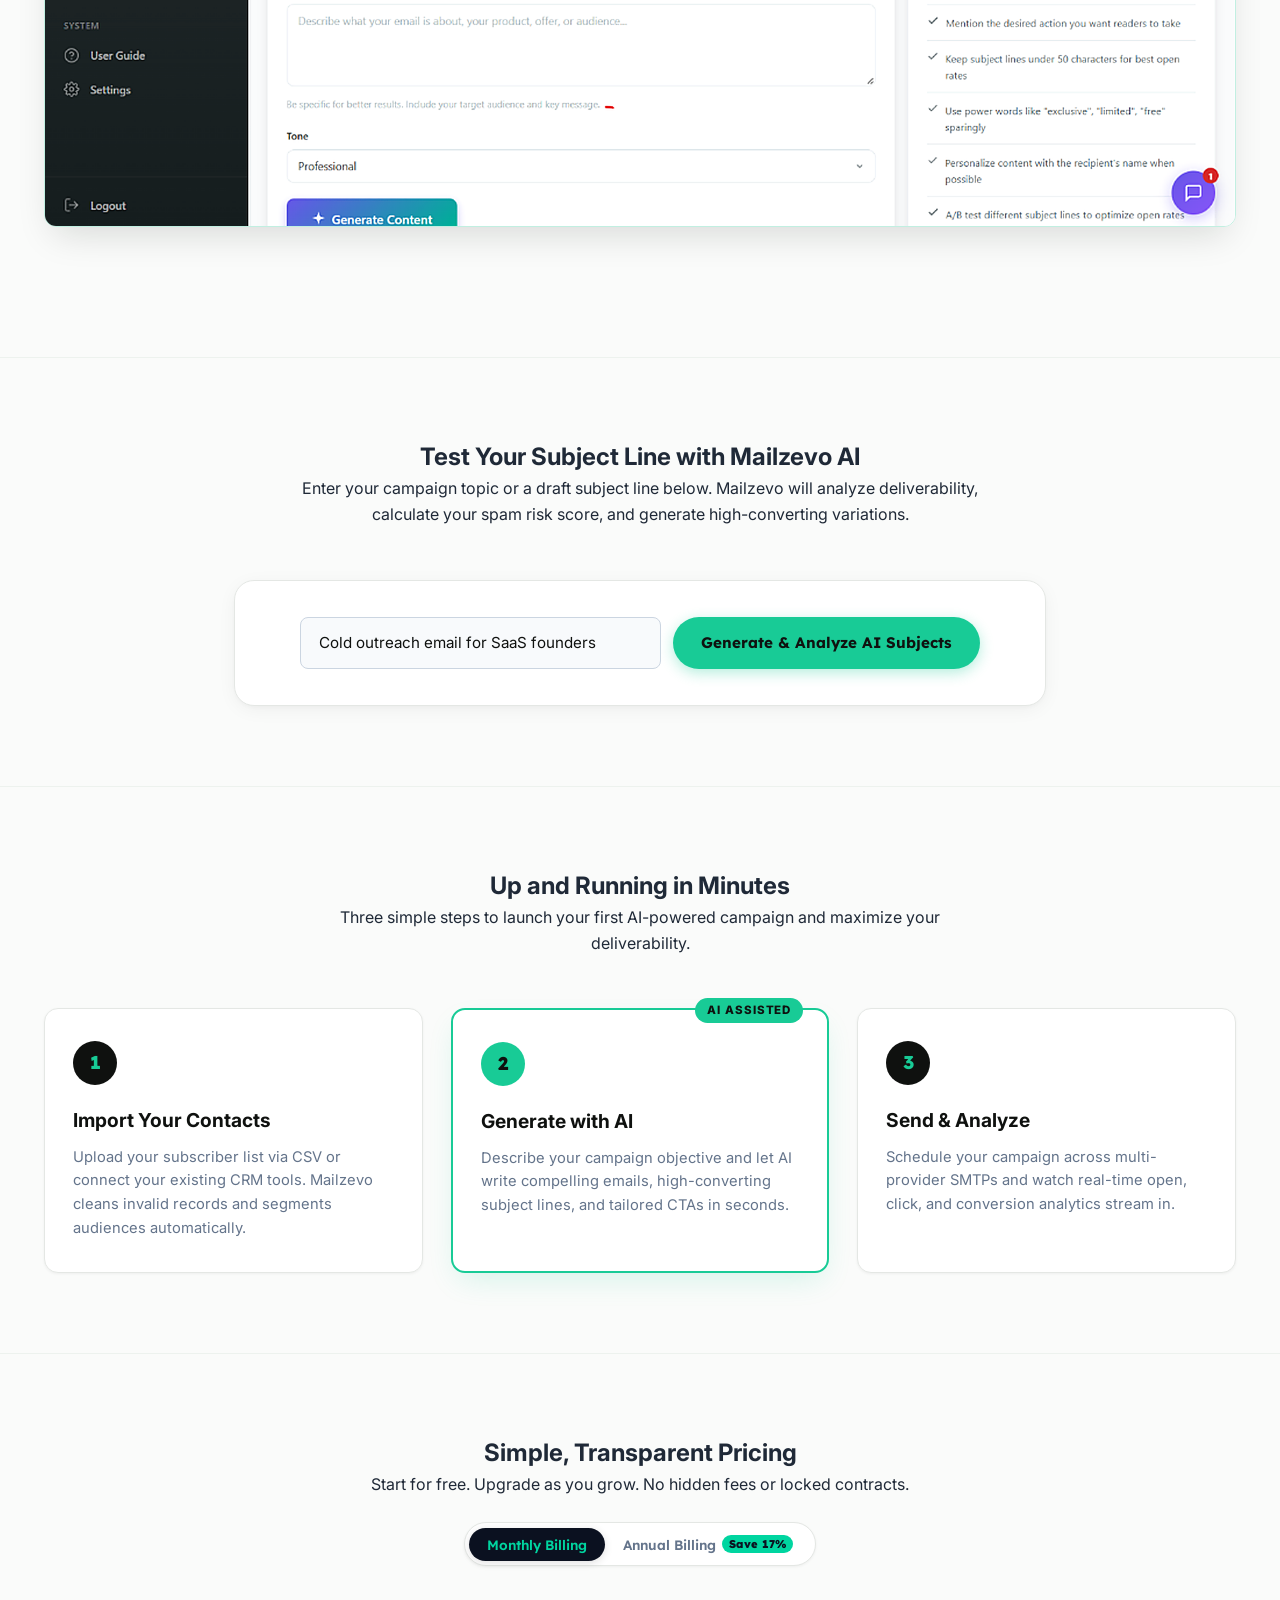
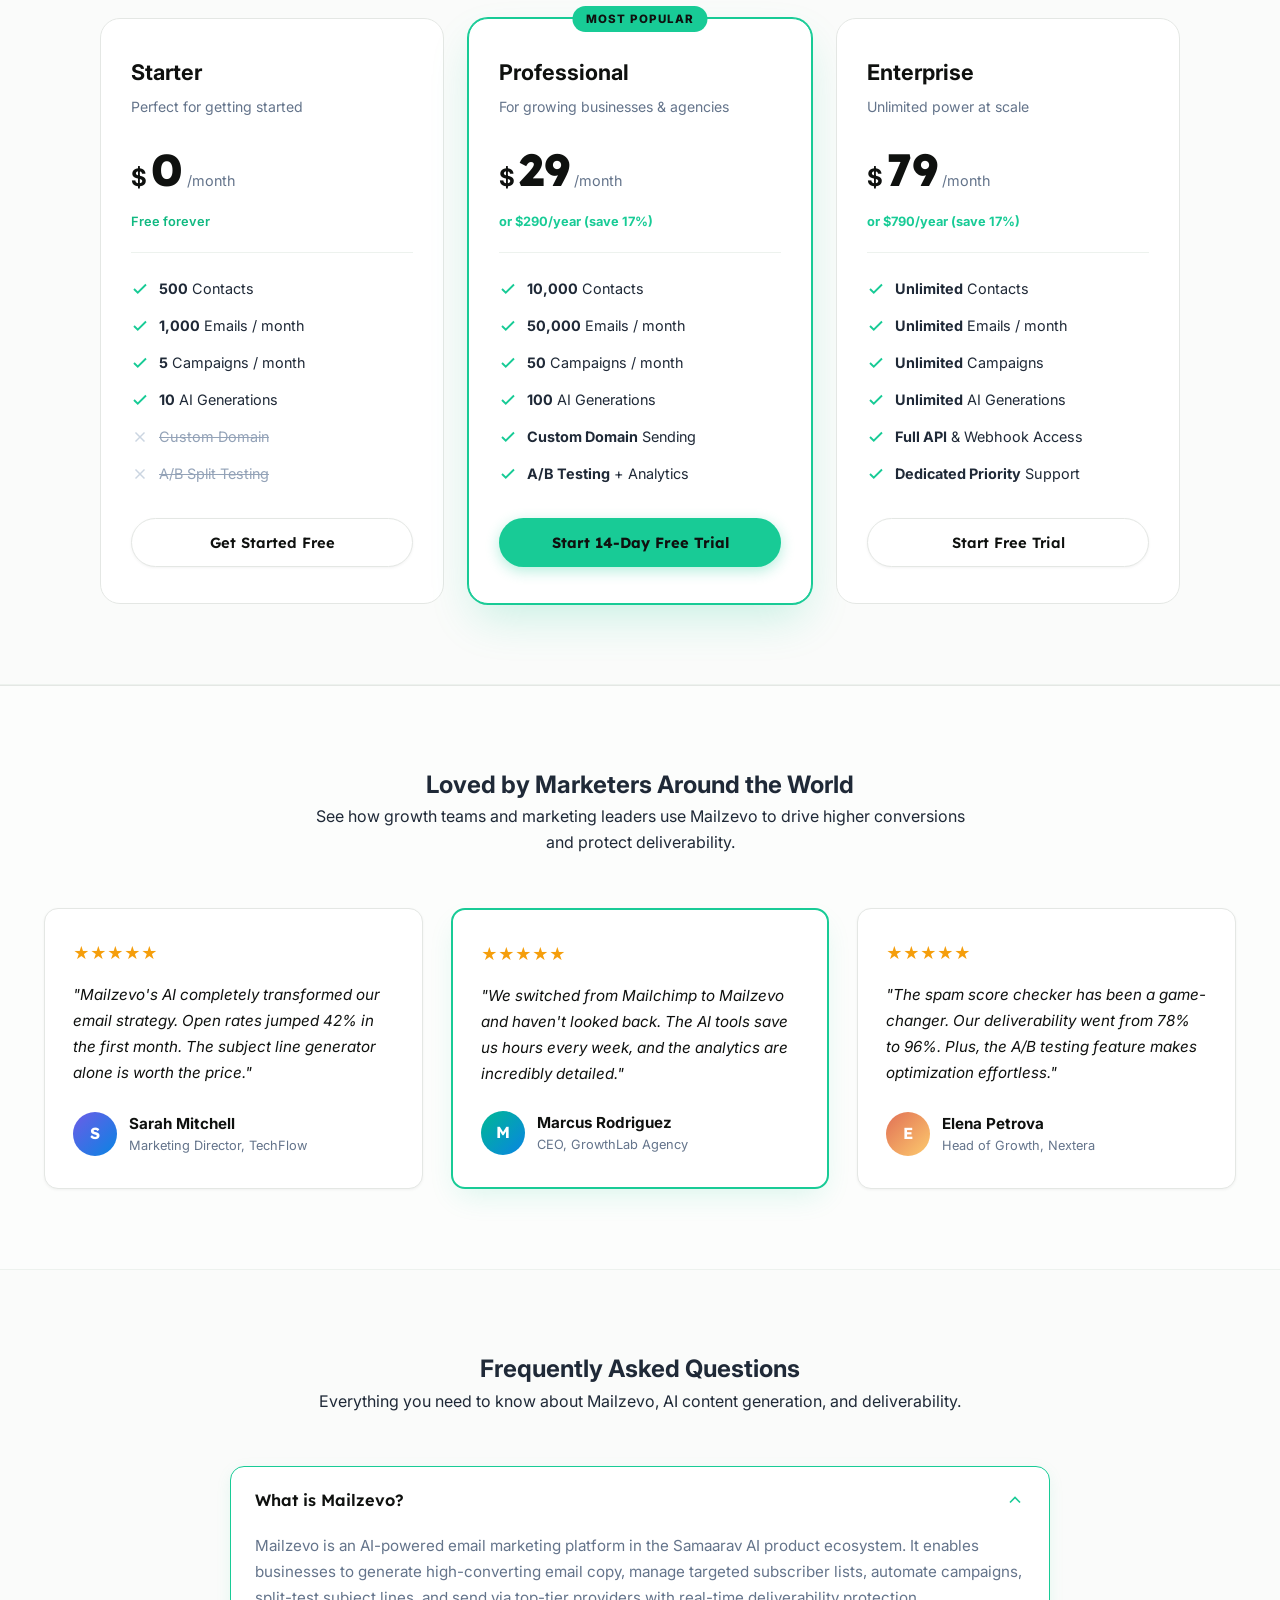
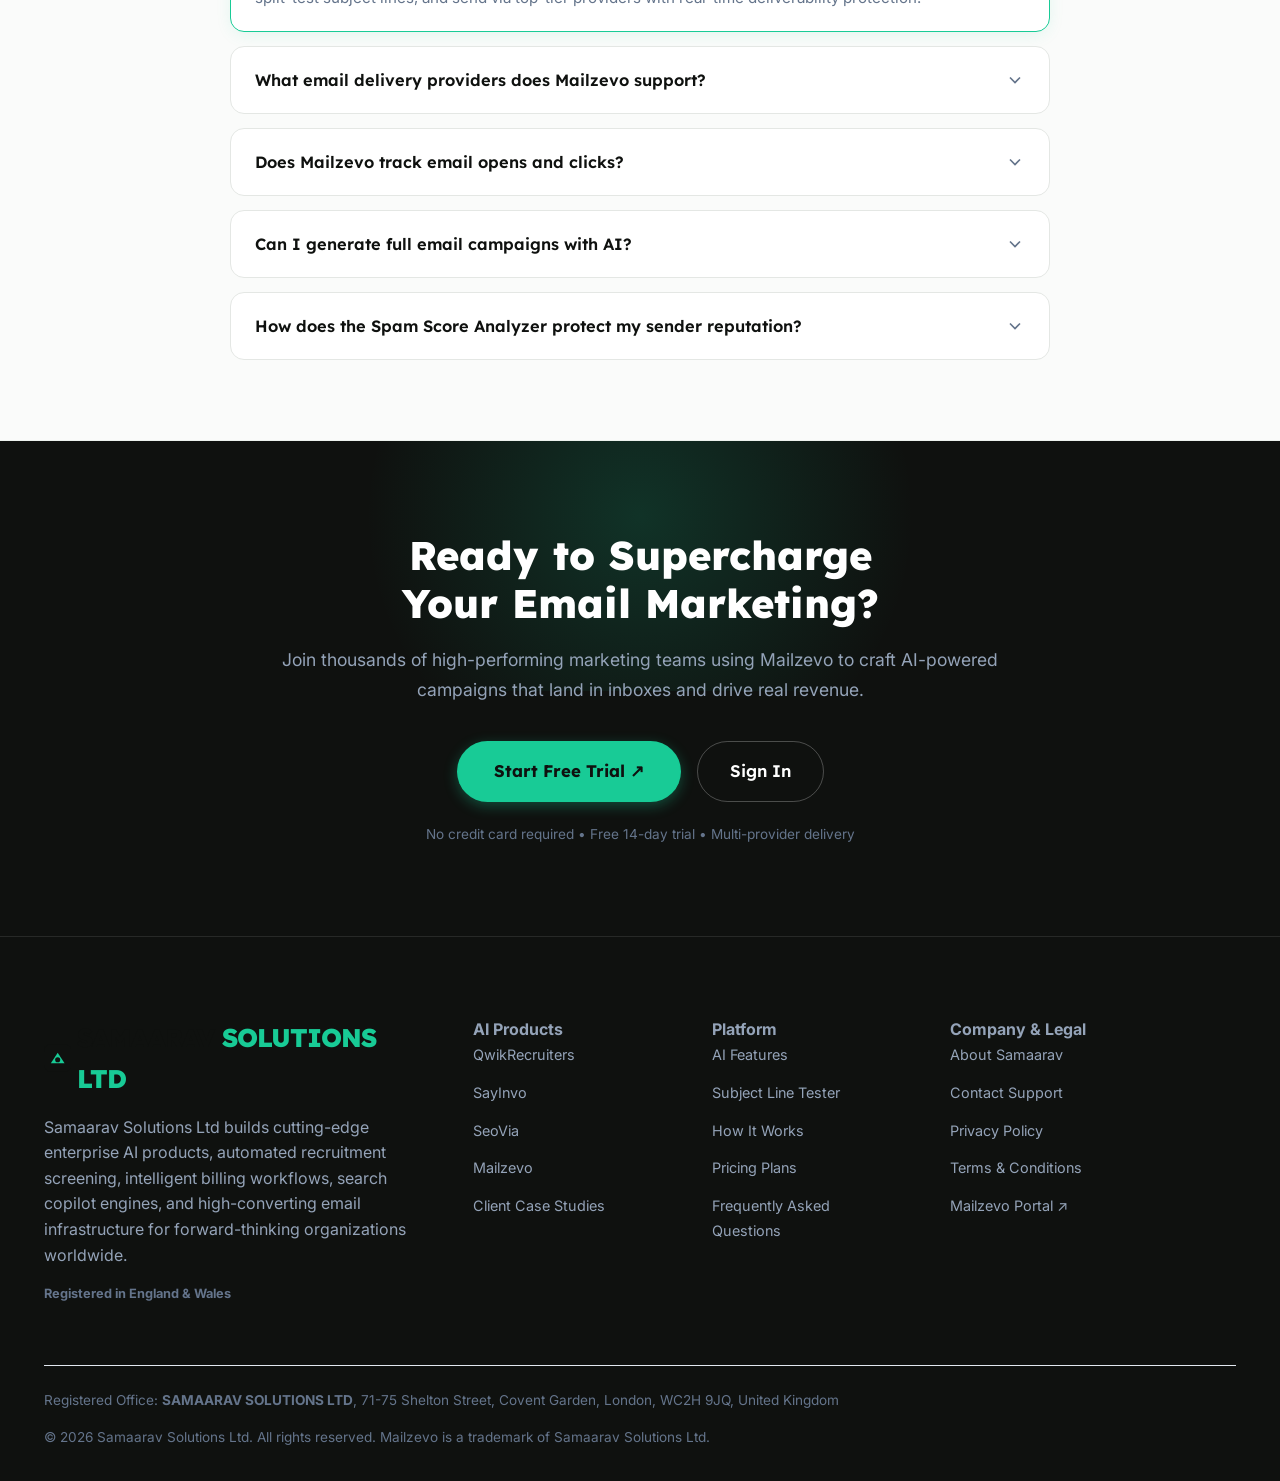
==== commit be922781: "Add official Campaign creation screenshot to Smart Campaigns tab and enhance screenshot quality acro" ====
--- a/mailzevo.html
+++ b/mailzevo.html
@@ -360,30 +360,45 @@
         <div class="tab-pane" id="tab-smart-campaigns">
           <div class="tab-grid">
             <div class="tab-text">
-              <h3>Automated Campaigns with A/B Testing &amp; Drips</h3>
+              <h3>Intuitive Campaign Builder with Rich HTML Editing</h3>
               <p>
-                Build multi-step automated email workflows, schedule targeted broadcasts, and automatically split-test subject lines and send times to optimize engagement continuously.
+                Set up, customize, and dispatch high-converting email campaigns in minutes. Featuring an integrated rich-text and raw HTML editor, dynamic provider status verification, audience routing, and attachment support.
               </p>
+
+              <!-- Live Campaign Creation Features from Screenshot -->
+              <div style="display: flex; flex-wrap: wrap; gap: 8px; margin: 18px 0 20px;">
+                <span style="background: #0f110f; color: #18cb96; font-size: 0.76rem; font-weight: 700; padding: 5px 12px; border-radius: 9999px; border: 1px solid rgba(24, 203, 150, 0.4);">Rich WYSIWYG &amp; HTML</span>
+                <span style="background: #ffffff; color: #475569; font-size: 0.76rem; font-weight: 600; padding: 5px 12px; border-radius: 9999px; border: 1px solid #cbd5e1;">Multi-Provider Configured</span>
+                <span style="background: #ffffff; color: #475569; font-size: 0.76rem; font-weight: 600; padding: 5px 12px; border-radius: 9999px; border: 1px solid #cbd5e1;">Audience Segments</span>
+                <span style="background: #ffffff; color: #475569; font-size: 0.76rem; font-weight: 600; padding: 5px 12px; border-radius: 9999px; border: 1px solid #cbd5e1;">File Attachments</span>
+              </div>
+
               <ul class="feature-bullets">
                 <li>
                   <svg width="18" height="18" viewBox="0 0 24 24" fill="none" stroke="#18cb96" stroke-width="2.5"><polyline points="20 6 9 17 4 12"></polyline></svg>
-                  <span><strong>Built-in A/B Testing:</strong> Test two subject lines across a 20% sample and automatically send the winner to the rest.</span>
-                </li>
-                <li>
-                  <svg width="18" height="18" viewBox="0 0 24 24" fill="none" stroke="#18cb96" stroke-width="2.5"><polyline points="20 6 9 17 4 12"></polyline></svg>
-                  <span><strong>Drip Sequences:</strong> Onboard new customers or nurture leads with time-delayed multi-touch triggers.</span>
-                </li>
-                <li>
-                  <svg width="18" height="18" viewBox="0 0 24 24" fill="none" stroke="#18cb96" stroke-width="2.5"><polyline points="20 6 9 17 4 12"></polyline></svg>
-                  <span><strong>Smart Scheduling:</strong> Deliver emails precisely when your recipients are most likely to check their inbox.</span>
+                  <span><strong>Full WYSIWYG &amp; HTML Editor:</strong> Paste images directly, insert call-to-action buttons, lists, links, emojis, and toggle code view seamlessly.</span>
+                </li>
+                <li>
+                  <svg width="18" height="18" viewBox="0 0 24 24" fill="none" stroke="#18cb96" stroke-width="2.5"><polyline points="20 6 9 17 4 12"></polyline></svg>
+                  <span><strong>Multi-Provider Dispatch Routing:</strong> Automatically verify connected delivery engines with real-time status indicators (SES, SendGrid, Mailgun).</span>
+                </li>
+                <li>
+                  <svg width="18" height="18" viewBox="0 0 24 24" fill="none" stroke="#18cb96" stroke-width="2.5"><polyline points="20 6 9 17 4 12"></polyline></svg>
+                  <span><strong>Targeted Audience Selection:</strong> Broadcast across all subscribers, tagged contact groups, or custom segmented lists.</span>
+                </li>
+                <li>
+                  <svg width="18" height="18" viewBox="0 0 24 24" fill="none" stroke="#18cb96" stroke-width="2.5"><polyline points="20 6 9 17 4 12"></polyline></svg>
+                  <span><strong>Collateral &amp; File Attachments:</strong> Attach flyers, PDF guides, or assets (up to 3 files, 2MB each) with deliverability optimization.</span>
                 </li>
               </ul>
               <div style="margin-top: 24px;">
-                <a href="https://mailzevo.com/register" target="_blank" rel="noopener noreferrer" class="btn btn-mailzevo">Start Automation ↗</a>
+                <a href="https://mailzevo.com/register" target="_blank" rel="noopener noreferrer" class="btn btn-mailzevo">Create Your First Campaign ↗</a>
               </div>
             </div>
             <div class="tab-media">
-              <img src="mailzevo-preview.png" alt="Mailzevo Smart Campaigns and Real-Time Analytics" class="tab-preview-img">
+              <a href="https://mailzevo.com/" target="_blank" rel="noopener noreferrer" style="display: block; width: 100%; position: relative;">
+                <img src="mailzevo-campaigns.png" alt="Mailzevo Live Campaign Creation and Editor Interface" class="tab-preview-img" style="border-radius: 12px; border: 1px solid rgba(24, 203, 150, 0.25); box-shadow: 0 16px 36px -10px rgba(15, 17, 15, 0.15); width: 100%; height: auto;" loading="lazy">
+              </a>
             </div>
           </div>
         </div>
--- a/style.css
+++ b/style.css
@@ -2147,5 +2147,38 @@
   }
 }
 
-
-
+/* ==========================================================================
+   HIGH-DEFINITION SCREENSHOT & UI MOCKUP RENDERING OPTIMIZATION
+   ========================================================================== */
+.hero-mockup-img,
+.tab-preview-img,
+.tab-mockup-image img,
+.dashboard-showcase-section img,
+.smrv-seovia-media img,
+.smrv-mailzevo-media img,
+.smrv-sayinvo-media img,
+.smrv-product-media img {
+  image-rendering: -webkit-optimize-contrast;
+  image-rendering: crisp-edges;
+  backface-visibility: hidden;
+  transform: translateZ(0);
+}
+
+.tab-preview-img {
+  width: 100%;
+  height: auto;
+  display: block;
+  border-radius: var(--radius-md);
+  border: 1px solid rgba(24, 203, 150, 0.22);
+  box-shadow: 0 16px 36px -10px rgba(15, 17, 15, 0.14);
+  transition: var(--transition-smooth);
+}
+
+.tab-preview-img:hover {
+  transform: translateY(-2px);
+  box-shadow: 0 20px 42px -8px rgba(15, 17, 15, 0.2);
+}
+
+
+
+
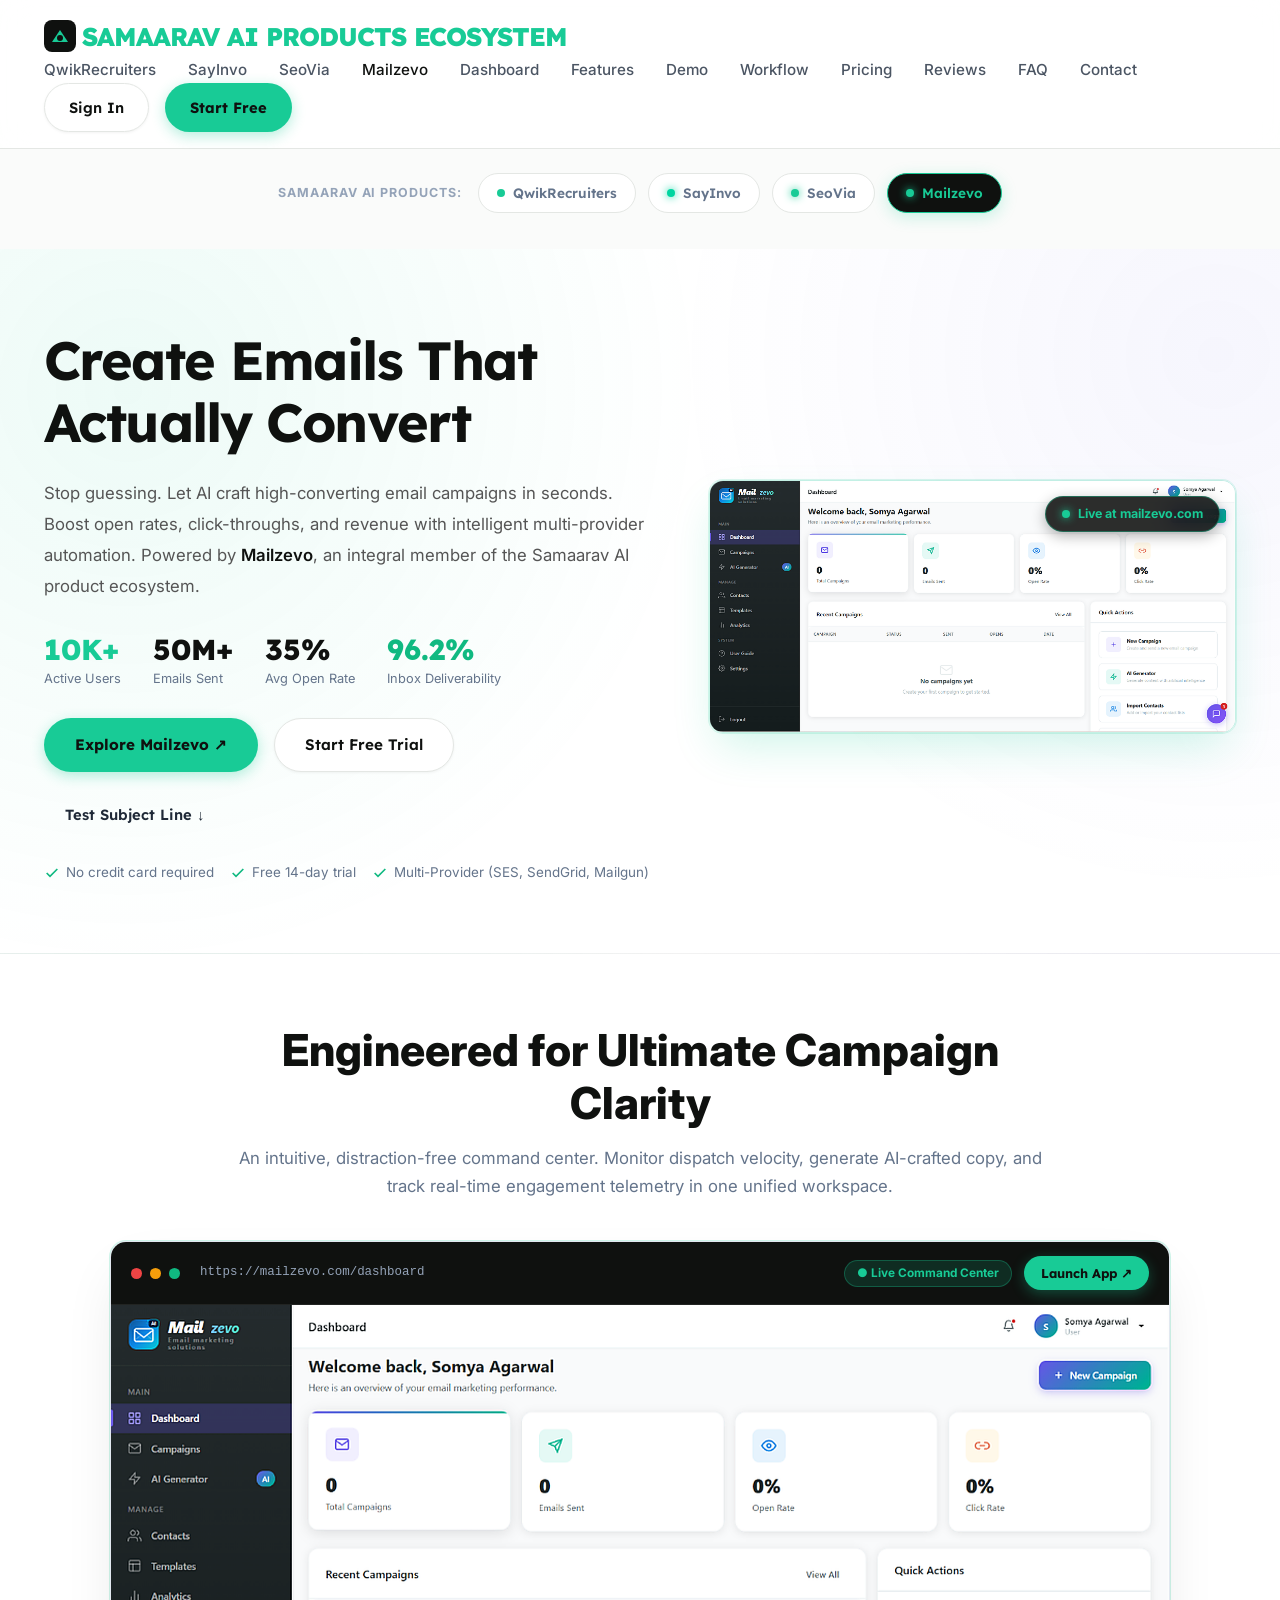
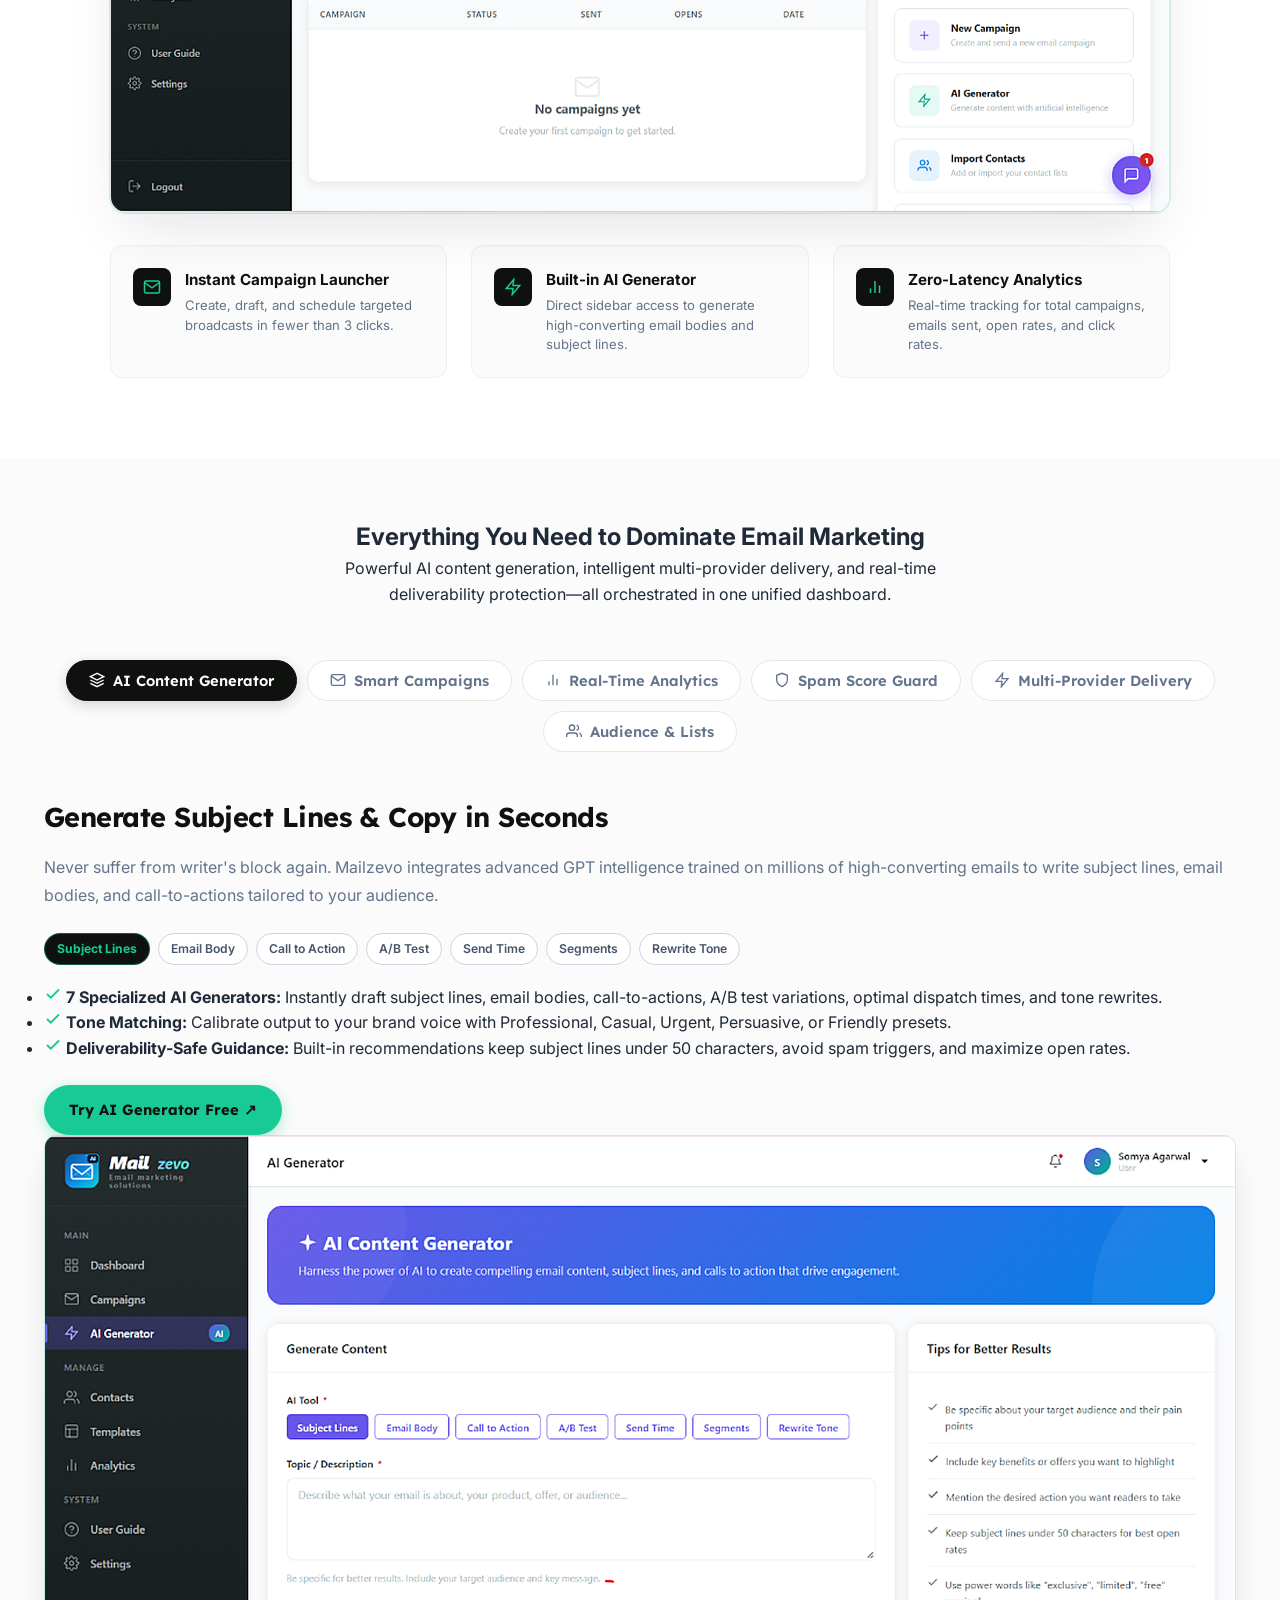
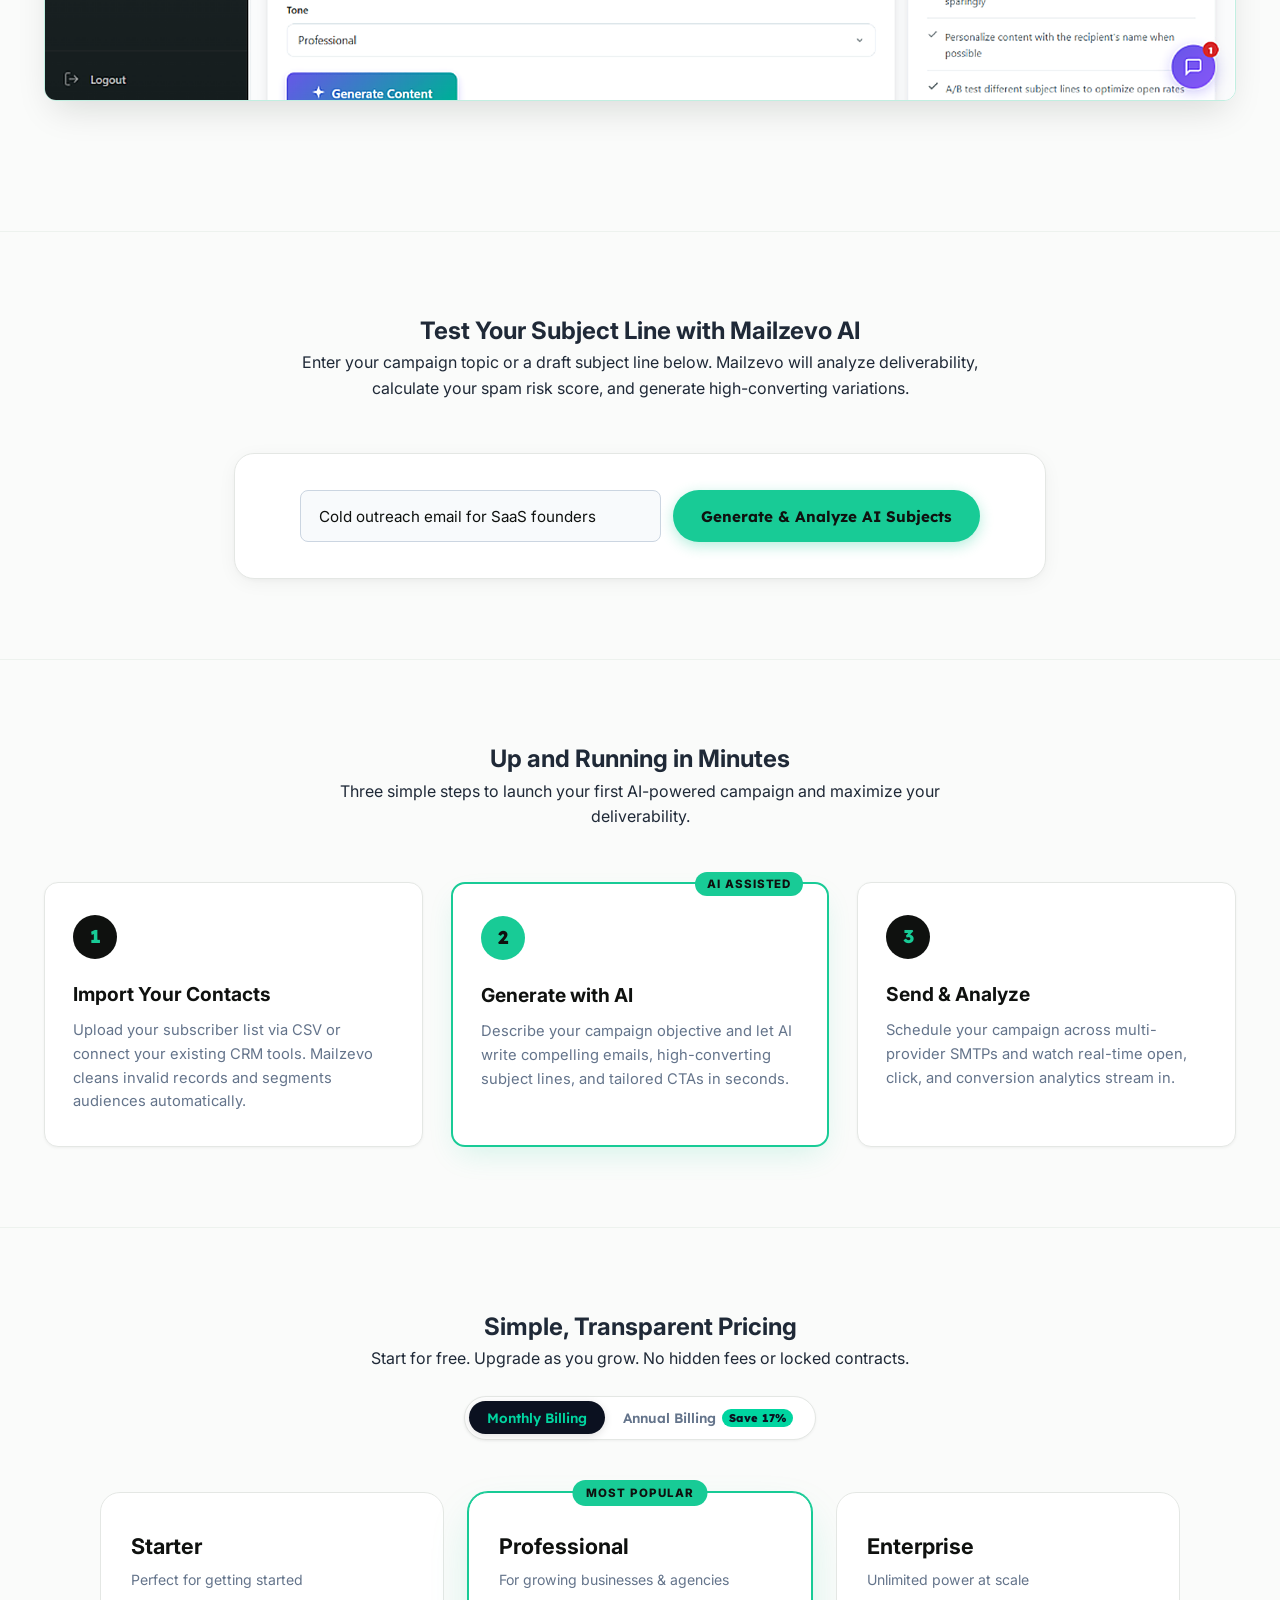
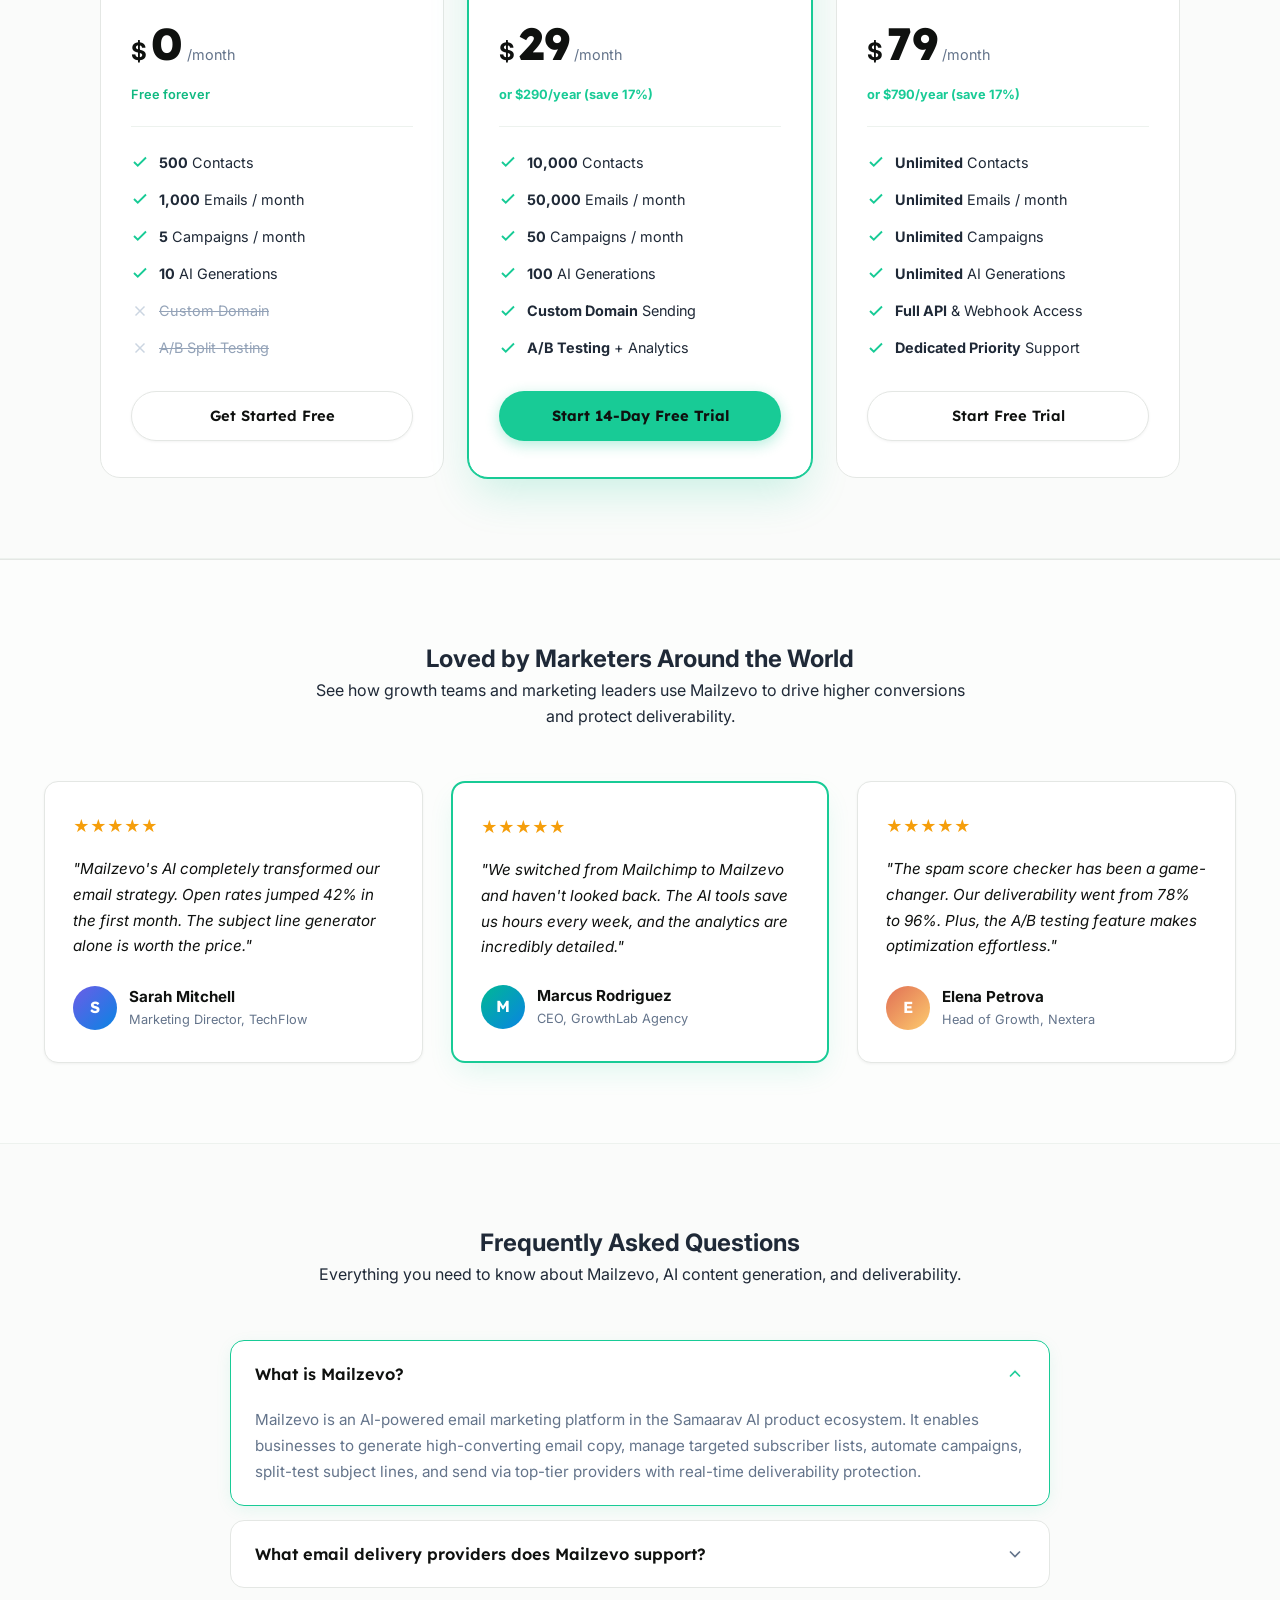
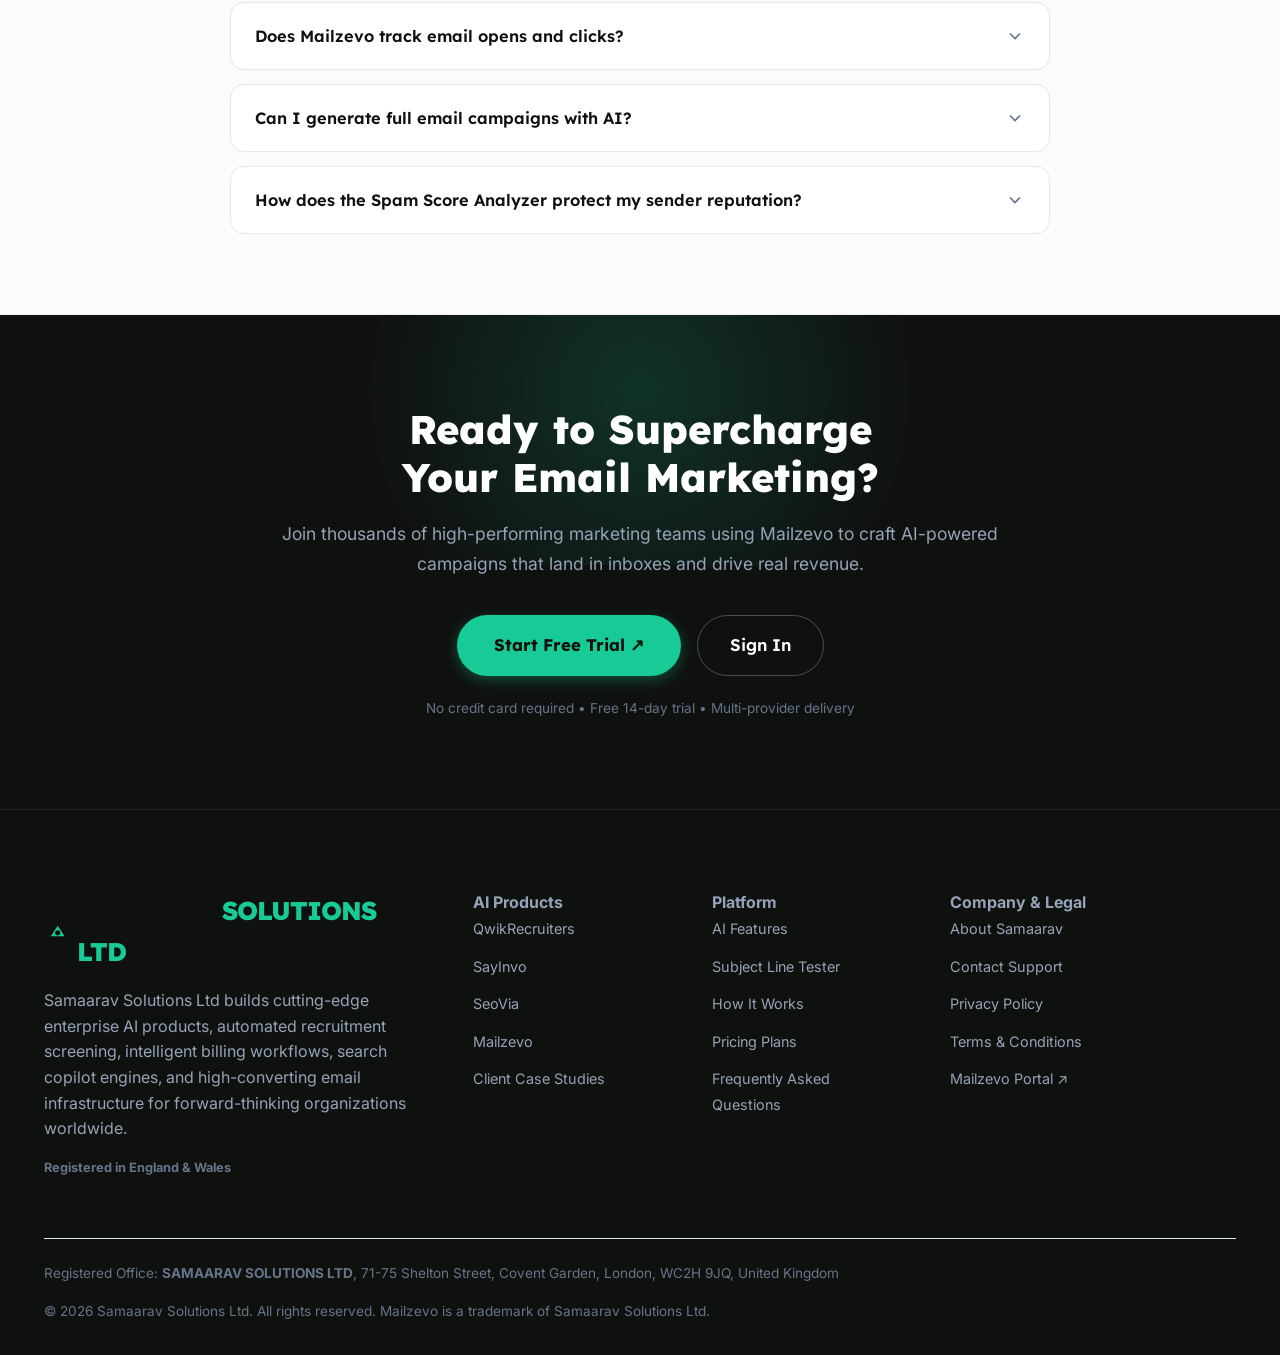
==== commit aa645ec9: "Remove trusted by logo banner from mailzevo.html" ====
--- a/mailzevo.html
+++ b/mailzevo.html
@@ -172,23 +172,6 @@
     </div>
   </section>
 
-  <!-- ======================================================================
-       SOCIAL PROOF / TRUSTED BY
-       ====================================================================== -->
-  <section style="padding: 28px 0; background: #fafbfa; border-top: 1px solid #edf2ee; border-bottom: 1px solid #edf2ee;">
-    <div class="container text-center">
-      <p style="font-size: 0.82rem; font-weight: 700; text-transform: uppercase; letter-spacing: 0.1em; color: #64748b; margin-bottom: 18px;">
-        Trusted by high-growth marketing and revenue teams at
-      </p>
-      <div style="display: flex; justify-content: center; align-items: center; gap: 42px; flex-wrap: wrap; opacity: 0.75; font-family: var(--font-heading); font-weight: 700; font-size: 1.15rem; color: #334155;">
-        <span>Stripe</span>
-        <span>Shopify</span>
-        <span>Notion</span>
-        <span>Vercel</span>
-        <span>Linear</span>
-      </div>
-    </div>
-  </section>
 
   <!-- ======================================================================
        LIVE DASHBOARD SHOWCASE SECTION
@@ -407,30 +390,42 @@
         <div class="tab-pane" id="tab-analytics">
           <div class="tab-grid">
             <div class="tab-text">
-              <h3>Deep Visibility into Opens, Clicks &amp; Bounces</h3>
+              <h3>Live Campaign Telemetry &amp; Performance Radar</h3>
               <p>
-                Get granular tracking on every subscriber interaction. Mailzevo uses proprietary tracking pixels and link rewriting to measure campaign performance with precision.
+                Get full visibility into every broadcast. Mailzevo tracks delivery status, recipient engagement, click attribution, and bounce metrics with zero latency.
               </p>
+
+              <!-- Live Metrics from Screenshot -->
+              <div style="display: flex; flex-wrap: wrap; gap: 8px; margin: 18px 0 20px;">
+                <span style="background: #0f110f; color: #18cb96; font-size: 0.76rem; font-weight: 700; padding: 5px 12px; border-radius: 9999px; border: 1px solid rgba(24, 203, 150, 0.4);">Emails Sent</span>
+                <span style="background: #ffffff; color: #475569; font-size: 0.76rem; font-weight: 600; padding: 5px 12px; border-radius: 9999px; border: 1px solid #cbd5e1;">Open Rate &amp; Opens</span>
+                <span style="background: #ffffff; color: #475569; font-size: 0.76rem; font-weight: 600; padding: 5px 12px; border-radius: 9999px; border: 1px solid #cbd5e1;">Click Rate &amp; Clicks</span>
+                <span style="background: #ffffff; color: #475569; font-size: 0.76rem; font-weight: 600; padding: 5px 12px; border-radius: 9999px; border: 1px solid #cbd5e1;">Bounce Rate Guard</span>
+                <span style="background: #ffffff; color: #475569; font-size: 0.76rem; font-weight: 600; padding: 5px 12px; border-radius: 9999px; border: 1px solid #cbd5e1;">Unsubscribes Log</span>
+              </div>
+
               <ul class="feature-bullets">
                 <li>
                   <svg width="18" height="18" viewBox="0 0 24 24" fill="none" stroke="#18cb96" stroke-width="2.5"><polyline points="20 6 9 17 4 12"></polyline></svg>
-                  <span><strong>Instant Open &amp; Click Feeds:</strong> Watch recipients interact with your content in real-time.</span>
-                </li>
-                <li>
-                  <svg width="18" height="18" viewBox="0 0 24 24" fill="none" stroke="#18cb96" stroke-width="2.5"><polyline points="20 6 9 17 4 12"></polyline></svg>
-                  <span><strong>Device &amp; Client Breakdowns:</strong> See whether your audience reads on Apple Mail, Gmail, Outlook, or mobile.</span>
-                </li>
-                <li>
-                  <svg width="18" height="18" viewBox="0 0 24 24" fill="none" stroke="#18cb96" stroke-width="2.5"><polyline points="20 6 9 17 4 12"></polyline></svg>
-                  <span><strong>Automated Bounce Pruning:</strong> Automatically cleans invalid addresses and handles unsubscribes instantly.</span>
+                  <span><strong>Granular Open &amp; Click Tracking:</strong> Monitor exact open totals, unique clicks, and reader engagement percentages as campaigns unfold.</span>
+                </li>
+                <li>
+                  <svg width="18" height="18" viewBox="0 0 24 24" fill="none" stroke="#18cb96" stroke-width="2.5"><polyline points="20 6 9 17 4 12"></polyline></svg>
+                  <span><strong>Bounce &amp; Deliverability Health:</strong> Real-time bounce rate telemetry ensures your sender score remains uncompromised across major ISPs.</span>
+                </li>
+                <li>
+                  <svg width="18" height="18" viewBox="0 0 24 24" fill="none" stroke="#18cb96" stroke-width="2.5"><polyline points="20 6 9 17 4 12"></polyline></svg>
+                  <span><strong>Comprehensive Portfolio Overview:</strong> Track aggregate contacts, historical dispatch volume, lifetime open averages, and unsubscribe rates.</span>
                 </li>
               </ul>
               <div style="margin-top: 24px;">
-                <a href="https://mailzevo.com/register" target="_blank" rel="noopener noreferrer" class="btn btn-mailzevo">View Analytics Demo ↗</a>
+                <a href="https://mailzevo.com/register" target="_blank" rel="noopener noreferrer" class="btn btn-mailzevo">View Live Analytics Demo ↗</a>
               </div>
             </div>
             <div class="tab-media">
-              <img src="mailzevo-preview.png" alt="Mailzevo Real-Time Analytics Dashboard" class="tab-preview-img">
+              <a href="https://mailzevo.com/" target="_blank" rel="noopener noreferrer" style="display: block; width: 100%; position: relative;">
+                <img src="mailzevo-analytics.png" alt="Mailzevo Live Campaign Analytics and Performance Telemetry Interface" class="tab-preview-img" style="border-radius: 12px; border: 1px solid rgba(24, 203, 150, 0.25); box-shadow: 0 16px 36px -10px rgba(15, 17, 15, 0.15); width: 100%; height: auto;" loading="lazy">
+              </a>
             </div>
           </div>
         </div>
